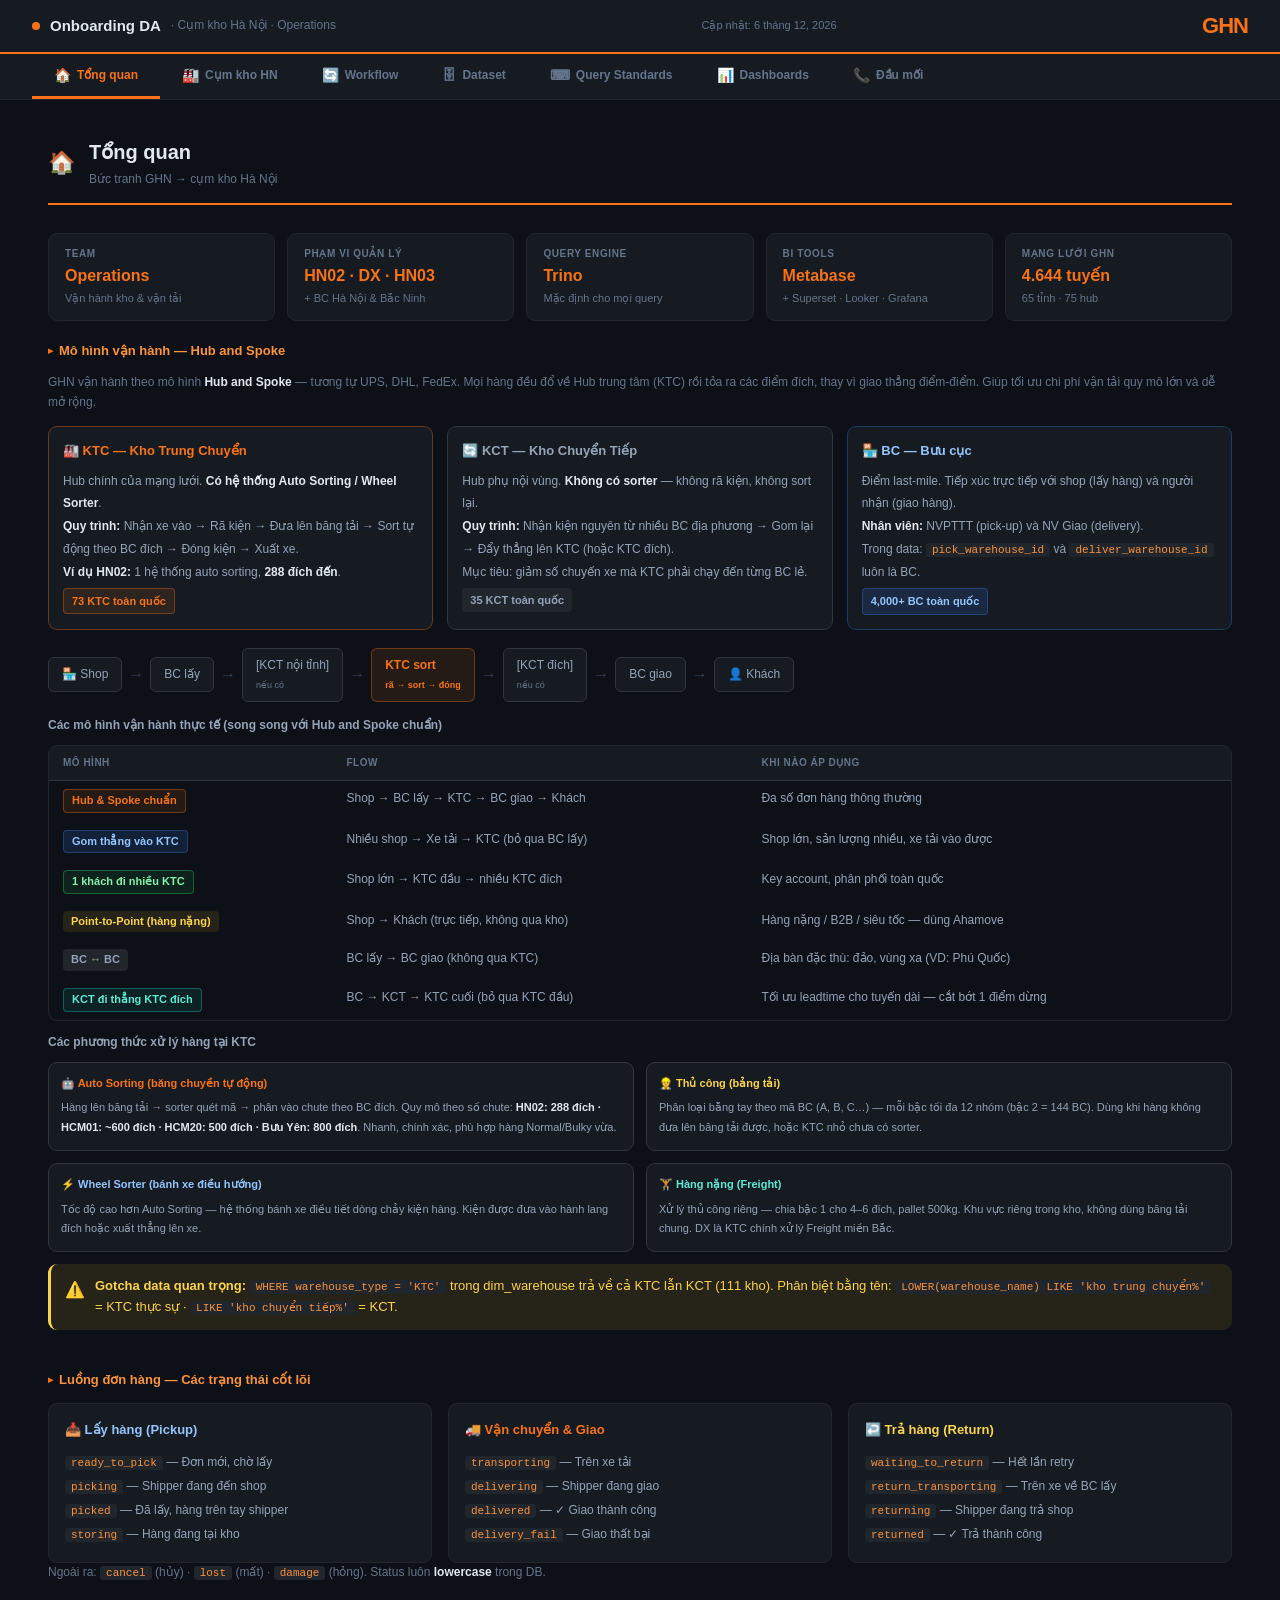
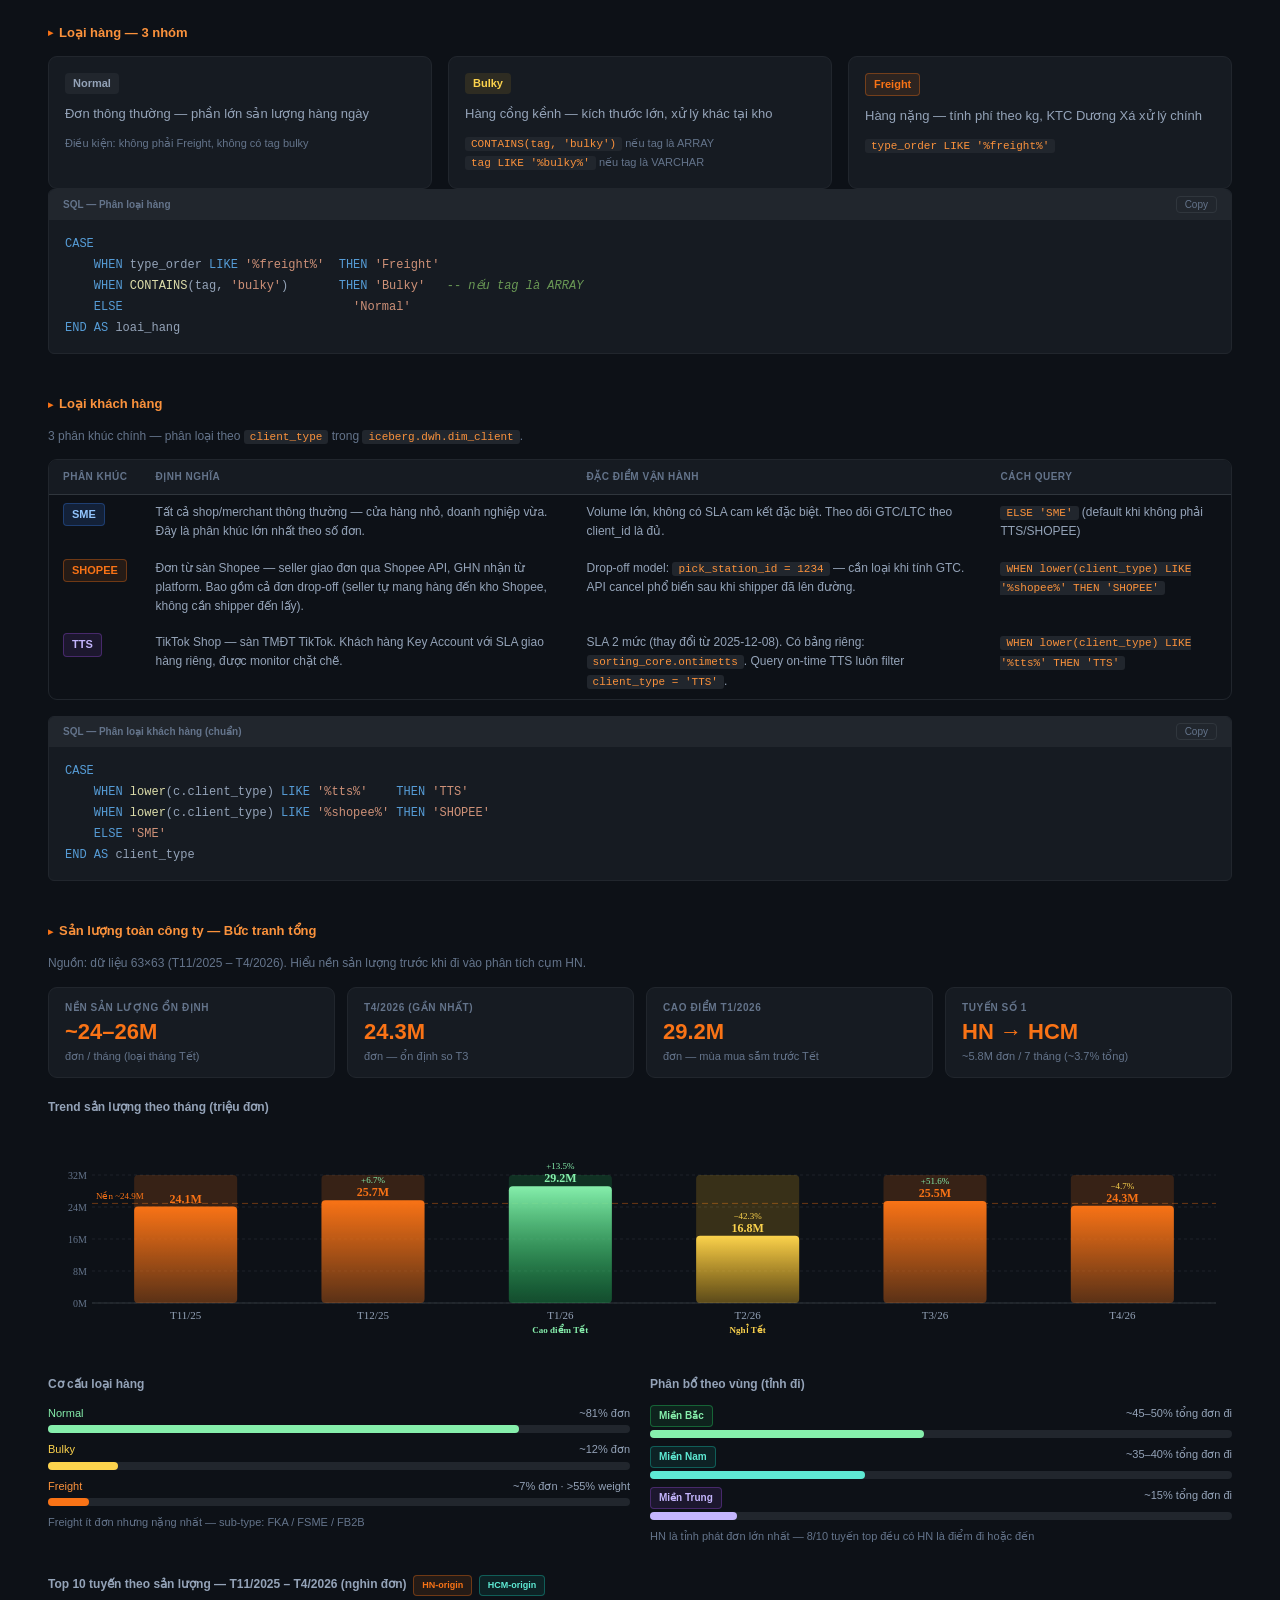
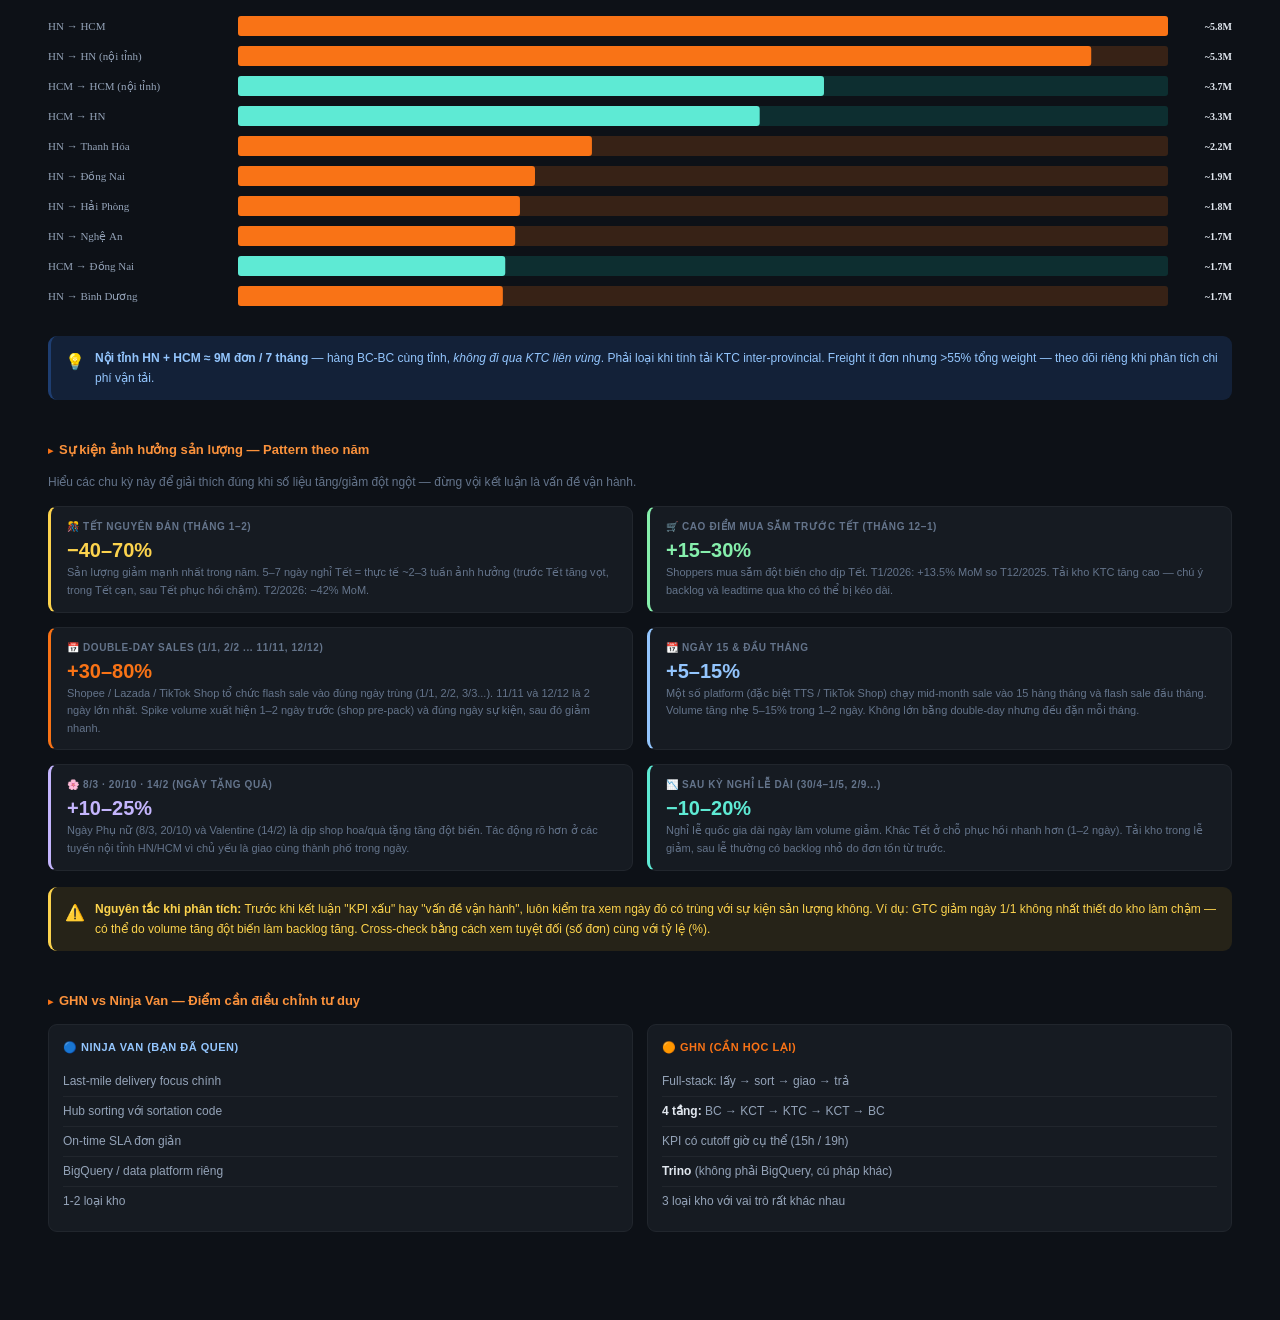
==== html/onboarding/index.html @ 0c096946 "Initial commit: Onboarding DA Hà Nội — HTML doc 7 tabs - Tab 1: Tổng quan GHN, sản lượng, biểu đồ xu" ====
<!DOCTYPE html>
<html lang="vi">
<head>
  <meta charset="UTF-8">
  <meta name="viewport" content="width=device-width, initial-scale=1.0">
  <title>Onboarding DA · Cụm kho Hà Nội · GHN</title>
  <link rel="stylesheet" href="style.css">
</head>
<body>

<nav class="navbar">
  <div class="navbar-brand">
    <span class="nav-dot"></span>
    Onboarding DA
    <span class="navbar-sub">· Cụm kho Hà Nội · Operations</span>
  </div>
  <div class="navbar-meta">Cập nhật: <span id="doc-date"></span></div>
  <div class="navbar-logo">GHN</div>
</nav>

<div class="tab-bar" id="tab-bar"></div>

<div class="tab-container">

<!-- ═══════════════════════════════════════════════════════
     TAB 1 — TỔNG QUAN
═══════════════════════════════════════════════════════ -->
<div id="tab-overview" class="tab-panel active">

  <div class="sec-hdr">
    <span class="sec-icon">🏠</span>
    <div><div class="sec-title">Tổng quan</div><div class="sec-sub">Bức tranh GHN → cụm kho Hà Nội</div></div>
  </div>

  <!-- Scope nhanh -->
  <div class="kpi-row">
    <div class="kpi-card"><div class="kpi-label">Team</div><div class="kpi-value" style="font-size:16px;line-height:1.3">Operations</div><div class="kpi-sub">Vận hành kho & vận tải</div></div>
    <div class="kpi-card"><div class="kpi-label">Phạm vi quản lý</div><div class="kpi-value" style="font-size:16px;line-height:1.3">HN02 · DX · HN03</div><div class="kpi-sub">+ BC Hà Nội & Bắc Ninh</div></div>
    <div class="kpi-card"><div class="kpi-label">Query engine</div><div class="kpi-value" style="font-size:16px;line-height:1.3">Trino</div><div class="kpi-sub">Mặc định cho mọi query</div></div>
    <div class="kpi-card"><div class="kpi-label">BI Tools</div><div class="kpi-value" style="font-size:16px;line-height:1.3">Metabase</div><div class="kpi-sub">+ Superset · Looker · Grafana</div></div>
    <div class="kpi-card"><div class="kpi-label">Mạng lưới GHN</div><div class="kpi-value" style="font-size:16px;line-height:1.3">4.644 tuyến</div><div class="kpi-sub">65 tỉnh · 75 hub</div></div>
  </div>

  <div class="sub">
    <div class="sub-title">Mô hình vận hành — Hub and Spoke</div>
    <p style="font-size:12px;color:var(--text-mute);margin-bottom:14px">GHN vận hành theo mô hình <strong>Hub and Spoke</strong> — tương tự UPS, DHL, FedEx. Mọi hàng đều đổ về Hub trung tâm (KTC) rồi tỏa ra các điểm đích, thay vì giao thẳng điểm-điểm. Giúp tối ưu chi phí vận tải quy mô lớn và dễ mở rộng.</p>

    <!-- 3 tầng kho -->
    <div class="grid-3" style="gap:14px;margin-bottom:18px">
      <div style="background:var(--surface);border:1px solid var(--orange-brd);border-radius:9px;padding:14px">
        <div style="font-size:13px;font-weight:700;color:var(--orange);margin-bottom:8px">🏭 KTC — Kho Trung Chuyển</div>
        <div style="font-size:12px;color:var(--text-sec);line-height:1.9">
          Hub chính của mạng lưới. <strong>Có hệ thống Auto Sorting / Wheel Sorter</strong>.<br>
          <strong>Quy trình:</strong> Nhận xe vào → Rã kiện → Đưa lên băng tải → Sort tự động theo BC đích → Đóng kiện → Xuất xe.<br>
          <strong>Ví dụ HN02:</strong> 1 hệ thống auto sorting, <strong>288 đích đến</strong>.<br>
          <span class="badge b-orange" style="margin-top:4px">73 KTC toàn quốc</span>
        </div>
      </div>
      <div style="background:var(--surface);border:1px solid var(--border);border-radius:9px;padding:14px">
        <div style="font-size:13px;font-weight:700;color:var(--text-sec);margin-bottom:8px">🔄 KCT — Kho Chuyển Tiếp</div>
        <div style="font-size:12px;color:var(--text-sec);line-height:1.9">
          Hub phụ nội vùng. <strong>Không có sorter</strong> — không rã kiện, không sort lại.<br>
          <strong>Quy trình:</strong> Nhận kiện nguyên từ nhiều BC địa phương → Gom lại → Đẩy thẳng lên KTC (hoặc KTC đích).<br>
          Mục tiêu: giảm số chuyến xe mà KTC phải chạy đến từng BC lẻ.<br>
          <span class="badge b-mute" style="margin-top:4px">35 KCT toàn quốc</span>
        </div>
      </div>
      <div style="background:var(--surface);border:1px solid var(--blue-brd);border-radius:9px;padding:14px">
        <div style="font-size:13px;font-weight:700;color:var(--blue-text);margin-bottom:8px">🏪 BC — Bưu cục</div>
        <div style="font-size:12px;color:var(--text-sec);line-height:1.9">
          Điểm last-mile. Tiếp xúc trực tiếp với shop (lấy hàng) và người nhận (giao hàng).<br>
          <strong>Nhân viên:</strong> NVPTTT (pick-up) và NV Giao (delivery).<br>
          Trong data: <code class="inline">pick_warehouse_id</code> và <code class="inline">deliver_warehouse_id</code> luôn là BC.<br>
          <span class="badge b-blue" style="margin-top:4px">4,000+ BC toàn quốc</span>
        </div>
      </div>
    </div>

    <!-- Flow chuẩn -->
    <div class="flow" style="margin-bottom:14px">
      <div class="flow-node">🏪 Shop</div><div class="flow-arrow">→</div>
      <div class="flow-node">BC lấy</div><div class="flow-arrow">→</div>
      <div class="flow-node">[KCT nội tỉnh]<br><span style="font-size:9px;color:var(--text-mute)">nếu có</span></div><div class="flow-arrow">→</div>
      <div class="flow-node hi">KTC sort<br><span style="font-size:9px">rã → sort → đóng</span></div><div class="flow-arrow">→</div>
      <div class="flow-node">[KCT đích]<br><span style="font-size:9px;color:var(--text-mute)">nếu có</span></div><div class="flow-arrow">→</div>
      <div class="flow-node">BC giao</div><div class="flow-arrow">→</div>
      <div class="flow-node">👤 Khách</div>
    </div>

    <!-- Các mô hình vận hành thực tế -->
    <div style="font-size:12px;font-weight:700;color:var(--text-sec);margin-bottom:10px">Các mô hình vận hành thực tế (song song với Hub and Spoke chuẩn)</div>
    <div class="tbl-wrap" style="margin-bottom:12px">
      <table>
        <thead><tr><th>Mô hình</th><th>Flow</th><th>Khi nào áp dụng</th></tr></thead>
        <tbody>
          <tr>
            <td><span class="badge b-orange">Hub &amp; Spoke chuẩn</span></td>
            <td>Shop → BC lấy → KTC → BC giao → Khách</td>
            <td>Đa số đơn hàng thông thường</td>
          </tr>
          <tr>
            <td><span class="badge b-blue">Gom thẳng vào KTC</span></td>
            <td>Nhiều shop → Xe tải → KTC (bỏ qua BC lấy)</td>
            <td>Shop lớn, sản lượng nhiều, xe tải vào được</td>
          </tr>
          <tr>
            <td><span class="badge b-green">1 khách đi nhiều KTC</span></td>
            <td>Shop lớn → KTC đầu → nhiều KTC đích</td>
            <td>Key account, phân phối toàn quốc</td>
          </tr>
          <tr>
            <td><span class="badge b-warn">Point-to-Point (hàng nặng)</span></td>
            <td>Shop → Khách (trực tiếp, không qua kho)</td>
            <td>Hàng nặng / B2B / siêu tốc — dùng Ahamove</td>
          </tr>
          <tr>
            <td><span class="badge b-mute">BC ↔ BC</span></td>
            <td>BC lấy → BC giao (không qua KTC)</td>
            <td>Địa bàn đặc thù: đảo, vùng xa (VD: Phú Quốc)</td>
          </tr>
          <tr>
            <td><span class="badge b-teal">KCT đi thẳng KTC đích</span></td>
            <td>BC → KCT → KTC cuối (bỏ qua KTC đầu)</td>
            <td>Tối ưu leadtime cho tuyến dài — cắt bớt 1 điểm dừng</td>
          </tr>
        </tbody>
      </table>
    </div>

    <!-- Hệ thống sort -->
    <div style="font-size:12px;font-weight:700;color:var(--text-sec);margin-bottom:10px">Các phương thức xử lý hàng tại KTC</div>
    <div class="grid-2" style="gap:12px;margin-bottom:12px">
      <div style="background:var(--surface);border:1px solid var(--border);border-radius:9px;padding:12px">
        <div style="font-size:11px;font-weight:700;color:var(--orange);margin-bottom:6px">🤖 Auto Sorting (băng chuyền tự động)</div>
        <div style="font-size:11px;color:var(--text-sec);line-height:1.8">Hàng lên băng tải → sorter quét mã → phân vào chute theo BC đích. Quy mô theo số chute: <strong>HN02: 288 đích · HCM01: ~600 đích · HCM20: 500 đích · Bưu Yên: 800 đích</strong>. Nhanh, chính xác, phù hợp hàng Normal/Bulky vừa.</div>
      </div>
      <div style="background:var(--surface);border:1px solid var(--border);border-radius:9px;padding:12px">
        <div style="font-size:11px;font-weight:700;color:var(--warn-text);margin-bottom:6px">👷 Thủ công (bảng tải)</div>
        <div style="font-size:11px;color:var(--text-sec);line-height:1.8">Phân loại bằng tay theo mã BC (A, B, C…) — mỗi bậc tối đa 12 nhóm (bậc 2 = 144 BC). Dùng khi hàng không đưa lên băng tải được, hoặc KTC nhỏ chưa có sorter.</div>
      </div>
      <div style="background:var(--surface);border:1px solid var(--border);border-radius:9px;padding:12px">
        <div style="font-size:11px;font-weight:700;color:var(--blue-text);margin-bottom:6px">⚡ Wheel Sorter (bánh xe điều hướng)</div>
        <div style="font-size:11px;color:var(--text-sec);line-height:1.8">Tốc độ cao hơn Auto Sorting — hệ thống bánh xe điều tiết dòng chảy kiện hàng. Kiện được đưa vào hành lang đích hoặc xuất thẳng lên xe.</div>
      </div>
      <div style="background:var(--surface);border:1px solid var(--border);border-radius:9px;padding:12px">
        <div style="font-size:11px;font-weight:700;color:var(--teal-text);margin-bottom:6px">🏋️ Hàng nặng (Freight)</div>
        <div style="font-size:11px;color:var(--text-sec);line-height:1.8">Xử lý thủ công riêng — chia bậc 1 cho 4–6 đích, pallet 500kg. Khu vực riêng trong kho, không dùng băng tải chung. DX là KTC chính xử lý Freight miền Bắc.</div>
      </div>
    </div>

    <div class="callout warn">
      <span class="callout-icon">⚠️</span>
      <div><strong>Gotcha data quan trọng:</strong> <code class="inline">WHERE warehouse_type = 'KTC'</code> trong dim_warehouse trả về cả KTC lẫn KCT (111 kho). Phân biệt bằng tên: <code class="inline">LOWER(warehouse_name) LIKE 'kho trung chuyển%'</code> = KTC thực sự · <code class="inline">LIKE 'kho chuyển tiếp%'</code> = KCT.</div>
    </div>
  </div>

  <div class="sub">
    <div class="sub-title">Luồng đơn hàng — Các trạng thái cốt lõi</div>
    <div class="grid-3">
      <div class="card">
        <div class="card-title" style="color:var(--blue-text)">📥 Lấy hàng (Pickup)</div>
        <div style="font-size:12px;color:var(--text-sec);line-height:2">
          <code class="inline">ready_to_pick</code> — Đơn mới, chờ lấy<br>
          <code class="inline">picking</code> — Shipper đang đến shop<br>
          <code class="inline">picked</code> — Đã lấy, hàng trên tay shipper<br>
          <code class="inline">storing</code> — Hàng đang tại kho
        </div>
      </div>
      <div class="card">
        <div class="card-title" style="color:var(--orange)">🚚 Vận chuyển & Giao</div>
        <div style="font-size:12px;color:var(--text-sec);line-height:2">
          <code class="inline">transporting</code> — Trên xe tải<br>
          <code class="inline">delivering</code> — Shipper đang giao<br>
          <code class="inline">delivered</code> — ✓ Giao thành công<br>
          <code class="inline">delivery_fail</code> — Giao thất bại
        </div>
      </div>
      <div class="card">
        <div class="card-title" style="color:var(--warn-text)">↩️ Trả hàng (Return)</div>
        <div style="font-size:12px;color:var(--text-sec);line-height:2">
          <code class="inline">waiting_to_return</code> — Hết lần retry<br>
          <code class="inline">return_transporting</code> — Trên xe về BC lấy<br>
          <code class="inline">returning</code> — Shipper đang trả shop<br>
          <code class="inline">returned</code> — ✓ Trả thành công
        </div>
      </div>
    </div>
    <p style="font-size:12px;color:var(--text-mute)">Ngoài ra: <code class="inline">cancel</code> (hủy) · <code class="inline">lost</code> (mất) · <code class="inline">damage</code> (hỏng). Status luôn <strong>lowercase</strong> trong DB.</p>
  </div>

  <div class="sub">
    <div class="sub-title">Loại hàng — 3 nhóm</div>
    <div class="grid-3">
      <div class="card">
        <div class="card-title"><span class="badge b-mute">Normal</span></div>
        <p>Đơn thông thường — phần lớn sản lượng hàng ngày</p>
        <div style="font-size:11px;color:var(--text-mute)">Điều kiện: không phải Freight, không có tag bulky</div>
      </div>
      <div class="card">
        <div class="card-title"><span class="badge b-warn">Bulky</span></div>
        <p>Hàng cồng kềnh — kích thước lớn, xử lý khác tại kho</p>
        <div style="font-size:11px;color:var(--text-mute)"><code class="inline">CONTAINS(tag, 'bulky')</code> nếu tag là ARRAY<br><code class="inline">tag LIKE '%bulky%'</code> nếu tag là VARCHAR</div>
      </div>
      <div class="card">
        <div class="card-title"><span class="badge b-orange">Freight</span></div>
        <p>Hàng nặng — tính phí theo kg, KTC Dương Xá xử lý chính</p>
        <div style="font-size:11px;color:var(--text-mute)"><code class="inline">type_order LIKE '%freight%'</code></div>
      </div>
    </div>
    <div class="code-block">
      <div class="code-hdr"><span>SQL — Phân loại hàng</span><button class="copy-btn">Copy</button></div>
      <pre><span class="kw">CASE</span>
    <span class="kw">WHEN</span> type_order <span class="kw">LIKE</span> <span class="str">'%freight%'</span>  <span class="kw">THEN</span> <span class="str">'Freight'</span>
    <span class="kw">WHEN</span> <span class="fn">CONTAINS</span>(tag, <span class="str">'bulky'</span>)       <span class="kw">THEN</span> <span class="str">'Bulky'</span>   <span class="cmt">-- nếu tag là ARRAY</span>
    <span class="kw">ELSE</span>                                <span class="str">'Normal'</span>
<span class="kw">END AS</span> loai_hang</pre>
    </div>
  </div>

  <div class="sub">
    <div class="sub-title">Loại khách hàng</div>
    <p style="font-size:12px;color:var(--text-mute);margin-bottom:12px">3 phân khúc chính — phân loại theo <code class="inline">client_type</code> trong <code class="inline">iceberg.dwh.dim_client</code>.</p>
    <div class="tbl-wrap">
      <table>
        <thead><tr><th>Phân khúc</th><th>Định nghĩa</th><th>Đặc điểm vận hành</th><th>Cách query</th></tr></thead>
        <tbody>
          <tr>
            <td><span class="badge b-blue">SME</span></td>
            <td>Tất cả shop/merchant thông thường — cửa hàng nhỏ, doanh nghiệp vừa. Đây là phân khúc lớn nhất theo số đơn.</td>
            <td>Volume lớn, không có SLA cam kết đặc biệt. Theo dõi GTC/LTC theo client_id là đủ.</td>
            <td><code class="inline">ELSE 'SME'</code> (default khi không phải TTS/SHOPEE)</td>
          </tr>
          <tr>
            <td><span class="badge b-orange">SHOPEE</span></td>
            <td>Đơn từ sàn Shopee — seller giao đơn qua Shopee API, GHN nhận từ platform. Bao gồm cả đơn drop-off (seller tự mang hàng đến kho Shopee, không cần shipper đến lấy).</td>
            <td>Drop-off model: <code class="inline">pick_station_id = 1234</code> — cần loại khi tính GTC. API cancel phổ biến sau khi shipper đã lên đường.</td>
            <td><code class="inline">WHEN lower(client_type) LIKE '%shopee%' THEN 'SHOPEE'</code></td>
          </tr>
          <tr>
            <td><span class="badge b-purple">TTS</span></td>
            <td>TikTok Shop — sàn TMĐT TikTok. Khách hàng Key Account với SLA giao hàng riêng, được monitor chặt chẽ.</td>
            <td>SLA 2 mức (thay đổi từ 2025-12-08). Có bảng riêng: <code class="inline">sorting_core.ontimetts</code>. Query on-time TTS luôn filter <code class="inline">client_type = 'TTS'</code>.</td>
            <td><code class="inline">WHEN lower(client_type) LIKE '%tts%' THEN 'TTS'</code></td>
          </tr>
        </tbody>
      </table>
    </div>
    <div class="code-block" style="margin-top:12px">
      <div class="code-hdr"><span>SQL — Phân loại khách hàng (chuẩn)</span><button class="copy-btn">Copy</button></div>
      <pre><span class="kw">CASE</span>
    <span class="kw">WHEN</span> <span class="fn">lower</span>(c.client_type) <span class="kw">LIKE</span> <span class="str">'%tts%'</span>    <span class="kw">THEN</span> <span class="str">'TTS'</span>
    <span class="kw">WHEN</span> <span class="fn">lower</span>(c.client_type) <span class="kw">LIKE</span> <span class="str">'%shopee%'</span> <span class="kw">THEN</span> <span class="str">'SHOPEE'</span>
    <span class="kw">ELSE</span> <span class="str">'SME'</span>
<span class="kw">END</span> <span class="kw">AS</span> client_type</pre>
    </div>
  </div>

  <div class="sub">
    <div class="sub-title">Sản lượng toàn công ty — Bức tranh tổng</div>
    <p style="font-size:12px;color:var(--text-mute);margin-bottom:14px">Nguồn: dữ liệu 63×63 (T11/2025 – T4/2026). Hiểu nền sản lượng trước khi đi vào phân tích cụm HN.</p>

    <!-- KPI cards -->
    <div class="kpi-row" style="margin-bottom:20px">
      <div class="kpi-card"><div class="kpi-label">Nền sản lượng ổn định</div><div class="kpi-value">~24–26M</div><div class="kpi-sub">đơn / tháng (loại tháng Tết)</div></div>
      <div class="kpi-card"><div class="kpi-label">T4/2026 (gần nhất)</div><div class="kpi-value">24.3M</div><div class="kpi-sub">đơn — ổn định so T3</div></div>
      <div class="kpi-card"><div class="kpi-label">Cao điểm T1/2026</div><div class="kpi-value">29.2M</div><div class="kpi-sub">đơn — mùa mua sắm trước Tết</div></div>
      <div class="kpi-card"><div class="kpi-label">Tuyến số 1</div><div class="kpi-value">HN → HCM</div><div class="kpi-sub">~5.8M đơn / 7 tháng (~3.7% tổng)</div></div>
    </div>

    <!-- Chart 1: Monthly trend -->
    <div style="margin-bottom:28px">
      <div style="font-size:12px;font-weight:700;color:var(--text-sec);margin-bottom:10px">Trend sản lượng theo tháng (triệu đơn)</div>
      <canvas id="chart-monthly-trend" data-h="220" style="width:100%;display:block"></canvas>
    </div>

    <!-- Service mix — inline bars (CSS only) -->
    <div class="grid-2" style="gap:20px;margin-bottom:20px">
      <div>
        <div style="font-size:12px;font-weight:700;color:var(--text-sec);margin-bottom:10px">Cơ cấu loại hàng</div>
        <div style="display:flex;flex-direction:column;gap:8px">
          <div>
            <div style="display:flex;justify-content:space-between;margin-bottom:3px">
              <span style="font-size:11px;color:var(--green-text)">Normal</span>
              <span style="font-size:11px;color:var(--text-sec)">~81% đơn</span>
            </div>
            <div style="background:var(--elevated);border-radius:4px;height:8px">
              <div style="width:81%;background:#86efac;border-radius:4px;height:8px"></div>
            </div>
          </div>
          <div>
            <div style="display:flex;justify-content:space-between;margin-bottom:3px">
              <span style="font-size:11px;color:var(--warn-text)">Bulky</span>
              <span style="font-size:11px;color:var(--text-sec)">~12% đơn</span>
            </div>
            <div style="background:var(--elevated);border-radius:4px;height:8px">
              <div style="width:12%;background:#fcd34d;border-radius:4px;height:8px"></div>
            </div>
          </div>
          <div>
            <div style="display:flex;justify-content:space-between;margin-bottom:3px">
              <span style="font-size:11px;color:var(--orange-lt)">Freight</span>
              <span style="font-size:11px;color:var(--text-sec)">~7% đơn · &gt;55% weight</span>
            </div>
            <div style="background:var(--elevated);border-radius:4px;height:8px">
              <div style="width:7%;background:#f97316;border-radius:4px;height:8px"></div>
            </div>
          </div>
        </div>
        <p style="font-size:11px;color:var(--text-mute);margin-top:8px">Freight ít đơn nhưng nặng nhất — sub-type: FKA / FSME / FB2B</p>
      </div>

      <div>
        <div style="font-size:12px;font-weight:700;color:var(--text-sec);margin-bottom:10px">Phân bổ theo vùng (tỉnh đi)</div>
        <div style="display:flex;flex-direction:column;gap:8px">
          <div>
            <div style="display:flex;justify-content:space-between;margin-bottom:3px">
              <span class="badge b-green" style="font-size:10px">Miền Bắc</span>
              <span style="font-size:11px;color:var(--text-sec)">~45–50% tổng đơn đi</span>
            </div>
            <div style="background:var(--elevated);border-radius:4px;height:8px">
              <div style="width:47%;background:#86efac;border-radius:4px;height:8px"></div>
            </div>
          </div>
          <div>
            <div style="display:flex;justify-content:space-between;margin-bottom:3px">
              <span class="badge b-teal" style="font-size:10px">Miền Nam</span>
              <span style="font-size:11px;color:var(--text-sec)">~35–40% tổng đơn đi</span>
            </div>
            <div style="background:var(--elevated);border-radius:4px;height:8px">
              <div style="width:37%;background:#5eead4;border-radius:4px;height:8px"></div>
            </div>
          </div>
          <div>
            <div style="display:flex;justify-content:space-between;margin-bottom:3px">
              <span class="badge b-purple" style="font-size:10px">Miền Trung</span>
              <span style="font-size:11px;color:var(--text-sec)">~15% tổng đơn đi</span>
            </div>
            <div style="background:var(--elevated);border-radius:4px;height:8px">
              <div style="width:15%;background:#c4b5fd;border-radius:4px;height:8px"></div>
            </div>
          </div>
        </div>
        <p style="font-size:11px;color:var(--text-mute);margin-top:8px">HN là tỉnh phát đơn lớn nhất — 8/10 tuyến top đều có HN là điểm đi hoặc đến</p>
      </div>
    </div>

    <!-- Chart 2: Top routes -->
    <div style="margin-bottom:20px">
      <div style="font-size:12px;font-weight:700;color:var(--text-sec);margin-bottom:10px">
        Top 10 tuyến theo sản lượng — T11/2025 – T4/2026 (nghìn đơn)
        &nbsp;<span class="badge b-orange" style="font-size:9px;vertical-align:middle">HN-origin</span>
        &nbsp;<span class="badge b-teal" style="font-size:9px;vertical-align:middle">HCM-origin</span>
      </div>
      <canvas id="chart-top-routes" data-h="310" style="width:100%;display:block"></canvas>
    </div>

    <div class="callout info" style="margin-bottom:0">
      <span class="callout-icon">💡</span>
      <div style="font-size:12px;line-height:1.7">
        <strong>Nội tỉnh HN + HCM ≈ 9M đơn / 7 tháng</strong> — hàng BC-BC cùng tỉnh, <em>không đi qua KTC liên vùng</em>. Phải loại khi tính tải KTC inter-provincial. Freight ít đơn nhưng &gt;55% tổng weight — theo dõi riêng khi phân tích chi phí vận tải.
      </div>
    </div>
  </div>

  <!-- Events & seasonal patterns -->
  <div class="sub">
    <div class="sub-title">Sự kiện ảnh hưởng sản lượng — Pattern theo năm</div>
    <p style="font-size:12px;color:var(--text-mute);margin-bottom:14px">Hiểu các chu kỳ này để giải thích đúng khi số liệu tăng/giảm đột ngột — đừng vội kết luận là vấn đề vận hành.</p>

    <div class="grid-2" style="gap:14px;margin-bottom:16px">

      <div class="kpi-card" style="border-left:3px solid #fcd34d">
        <div class="kpi-label">🎊 Tết Nguyên Đán (tháng 1–2)</div>
        <div class="kpi-value" style="color:#fcd34d;font-size:20px">−40–70%</div>
        <div class="kpi-sub">Sản lượng giảm mạnh nhất trong năm. 5–7 ngày nghỉ Tết = thực tế ~2–3 tuần ảnh hưởng (trước Tết tăng vọt, trong Tết cạn, sau Tết phục hồi chậm). T2/2026: −42% MoM.</div>
      </div>

      <div class="kpi-card" style="border-left:3px solid #86efac">
        <div class="kpi-label">🛒 Cao điểm mua sắm trước Tết (tháng 12–1)</div>
        <div class="kpi-value" style="color:#86efac;font-size:20px">+15–30%</div>
        <div class="kpi-sub">Shoppers mua sắm đột biến cho dịp Tết. T1/2026: +13.5% MoM so T12/2025. Tải kho KTC tăng cao — chú ý backlog và leadtime qua kho có thể bị kéo dài.</div>
      </div>

      <div class="kpi-card" style="border-left:3px solid #f97316">
        <div class="kpi-label">📅 Double-day sales (1/1, 2/2 ... 11/11, 12/12)</div>
        <div class="kpi-value" style="color:#f97316;font-size:20px">+30–80%</div>
        <div class="kpi-sub">Shopee / Lazada / TikTok Shop tổ chức flash sale vào đúng ngày trùng (1/1, 2/2, 3/3...). 11/11 và 12/12 là 2 ngày lớn nhất. Spike volume xuất hiện 1–2 ngày trước (shop pre-pack) và đúng ngày sự kiện, sau đó giảm nhanh.</div>
      </div>

      <div class="kpi-card" style="border-left:3px solid #93c5fd">
        <div class="kpi-label">📆 Ngày 15 & đầu tháng</div>
        <div class="kpi-value" style="color:#93c5fd;font-size:20px">+5–15%</div>
        <div class="kpi-sub">Một số platform (đặc biệt TTS / TikTok Shop) chạy mid-month sale vào 15 hàng tháng và flash sale đầu tháng. Volume tăng nhẹ 5–15% trong 1–2 ngày. Không lớn bằng double-day nhưng đều đặn mỗi tháng.</div>
      </div>

      <div class="kpi-card" style="border-left:3px solid #c4b5fd">
        <div class="kpi-label">🌸 8/3 · 20/10 · 14/2 (ngày tặng quà)</div>
        <div class="kpi-value" style="color:#c4b5fd;font-size:20px">+10–25%</div>
        <div class="kpi-sub">Ngày Phụ nữ (8/3, 20/10) và Valentine (14/2) là dịp shop hoa/quà tặng tăng đột biến. Tác động rõ hơn ở các tuyến nội tỉnh HN/HCM vì chủ yếu là giao cùng thành phố trong ngày.</div>
      </div>

      <div class="kpi-card" style="border-left:3px solid #5eead4">
        <div class="kpi-label">📉 Sau kỳ nghỉ lễ dài (30/4–1/5, 2/9...)</div>
        <div class="kpi-value" style="color:#5eead4;font-size:20px">−10–20%</div>
        <div class="kpi-sub">Nghỉ lễ quốc gia dài ngày làm volume giảm. Khác Tết ở chỗ phục hồi nhanh hơn (1–2 ngày). Tải kho trong lễ giảm, sau lễ thường có backlog nhỏ do đơn tồn từ trước.</div>
      </div>

    </div>

    <div class="callout warn">
      <span class="callout-icon">⚠️</span>
      <div style="font-size:12px;line-height:1.7">
        <strong>Nguyên tắc khi phân tích:</strong> Trước khi kết luận "KPI xấu" hay "vấn đề vận hành", luôn kiểm tra xem ngày đó có trùng với sự kiện sản lượng không. Ví dụ: GTC giảm ngày 1/1 không nhất thiết do kho làm chậm — có thể do volume tăng đột biến làm backlog tăng. Cross-check bằng cách xem tuyệt đối (số đơn) cùng với tỷ lệ (%).
      </div>
    </div>
  </div>

  <div class="sub">
    <div class="sub-title">GHN vs Ninja Van — Điểm cần điều chỉnh tư duy</div>
    <div class="compare">
      <div class="compare-col nv">
        <div class="compare-hdr">🔵 Ninja Van (bạn đã quen)</div>
        <div class="compare-item">Last-mile delivery focus chính</div>
        <div class="compare-item">Hub sorting với sortation code</div>
        <div class="compare-item">On-time SLA đơn giản</div>
        <div class="compare-item">BigQuery / data platform riêng</div>
        <div class="compare-item">1-2 loại kho</div>
      </div>
      <div class="compare-col ghn">
        <div class="compare-hdr">🟠 GHN (cần học lại)</div>
        <div class="compare-item">Full-stack: lấy → sort → giao → trả</div>
        <div class="compare-item"><strong>4 tầng:</strong> BC → KCT → KTC → KCT → BC</div>
        <div class="compare-item">KPI có cutoff giờ cụ thể (15h / 19h)</div>
        <div class="compare-item"><strong>Trino</strong> (không phải BigQuery, cú pháp khác)</div>
        <div class="compare-item">3 loại kho với vai trò rất khác nhau</div>
      </div>
    </div>
  </div>

</div><!-- /tab-overview -->

<!-- ═══════════════════════════════════════════════════════
     TAB 2 — CỤM KHO HÀ NỘI
═══════════════════════════════════════════════════════ -->
<div id="tab-hanoi" class="tab-panel">

  <div class="sec-hdr">
    <span class="sec-icon">🏭</span>
    <div><div class="sec-title">Cụm kho Hà Nội</div><div class="sec-sub">HN02 · Dương Xá · HN03 · BC Hà Nội & Bắc Ninh</div></div>
  </div>

  <div class="sub">
    <div class="sub-title">3 KTC trực tiếp quản lý</div>
    <div class="grid-3">
      <!-- HN02 -->
      <div class="hub-card" style="border-color:var(--orange-brd)">
        <div class="hub-card-head">
          <div class="hub-alias">HN02</div>
          <div>
            <div class="hub-name">KTC Hà Nội 02</div>
            <div class="hub-id">warehouse_id: <code class="inline">1121</code> · Region: HNO</div>
          </div>
        </div>
        <div class="tbl-wrap" style="margin:0">
          <table>
            <tr><td style="color:var(--text-mute);font-size:11px;width:110px">Sort prefix</td><td><code>A</code> (bao gồm A, A1...)</td></tr>
            <tr><td style="color:var(--text-mute);font-size:11px">Loại hàng</td><td>Hàng <strong>NHỎ</strong> chính — 652 tuyến</td></tr>
            <tr><td style="color:var(--text-mute);font-size:11px">Vị trí</td><td>Hà Nội nội thành</td></tr>
          </table>
        </div>
        <div class="callout warn" style="margin:0">
          <span class="callout-icon">⚠️</span>
          <div style="font-size:11px"><strong>Prefix C tại HN02 = hàng FORWARD</strong> sang KTC HY01, không sort tại HN02. Đây là lỗi phổ biến nhất khi tính sản lượng sort.</div>
        </div>
      </div>
      <!-- Dương Xá -->
      <div class="hub-card" style="border-color:var(--teal-brd)">
        <div class="hub-card-head">
          <div class="hub-alias" style="color:var(--teal-text)">DX</div>
          <div>
            <div class="hub-name">KTC Dương Xá</div>
            <div class="hub-id">warehouse_id: <code class="inline">21513000</code> · Region: SC North</div>
          </div>
        </div>
        <div class="tbl-wrap" style="margin:0">
          <table>
            <tr><td style="color:var(--text-mute);font-size:11px;width:110px">Loại hàng</td><td>Hàng <strong>CK</strong> (Cồng Kềnh) & hàng <strong>nặng</strong> — chuyên biệt</td></tr>
            <tr><td style="color:var(--text-mute);font-size:11px">Sorting</td><td><strong>Không có CBS/băng chuyền</strong> — xếp/dỡ thủ công theo tuyến</td></tr>
            <tr><td style="color:var(--text-mute);font-size:11px">Vị trí</td><td>Dương Xá, Gia Lâm, Hà Nội</td></tr>
          </table>
        </div>
        <div class="callout info" style="margin:0">
          <span class="callout-icon">💡</span>
          <div style="font-size:11px"><strong>DX không phải KCT (kho chuyển tiếp)</strong> — là KTC chuyên biệt hàng CK/nặng. Không có băng chuyền sort. Hàng được xếp/dỡ và phân loại thủ công theo tuyến.</div>
        </div>
      </div>
      <!-- HN03 -->
      <div class="hub-card" style="border-color:var(--purple-brd)">
        <div class="hub-card-head">
          <div class="hub-alias" style="color:var(--purple-text)">HN03</div>
          <div>
            <div class="hub-name">KTC Hà Nội 03</div>
            <div class="hub-id">warehouse_id: <code class="inline">22487000</code> · Region: HNO</div>
          </div>
        </div>
        <div class="tbl-wrap" style="margin:0">
          <table>
            <tr><td style="color:var(--text-mute);font-size:11px;width:110px">Sort prefix</td><td><span class="badge b-warn">Cần xác nhận với Ops</span></td></tr>
            <tr><td style="color:var(--text-mute);font-size:11px">Loại hàng</td><td>Cần verify với Ops</td></tr>
            <tr><td style="color:var(--text-mute);font-size:11px">Vị trí</td><td><strong>Đối diện KTC HN02</strong> — cùng KCN Đài Tư, Hà Nội</td></tr>
          </table>
        </div>
        <div class="callout warn" style="margin:0">
          <span class="callout-icon">⚠️</span>
          <div style="font-size:11px">Xác nhận sort prefix và loại hàng của HN03 với team Ops trước khi dùng trong báo cáo.</div>
        </div>
      </div>
    </div>
  </div>

  <div class="sub">
    <div class="sub-title">Phân biệt Hàng Sort vs Hàng Forward — quan trọng nhất</div>
    <p>Logic cốt lõi khi tính throughput KTC. <strong>Hàng sort</strong> = KTC xử lý, phân loại thực sự. <strong>Hàng forward</strong> = chỉ transit qua, không sort tại đây.</p>
    <div class="code-block">
      <div class="code-hdr"><span>SQL — dieu_kien_nhom (cụm HN)</span><button class="copy-btn">Copy</button></div>
      <pre><span class="kw">CASE</span>
    <span class="cmt">-- Dương Xá: hàng CK/nặng — không qua băng chuyền, không check prefix</span>
    <span class="kw">WHEN</span> warehouse_id = <span class="num">21513000</span>
        <span class="kw">THEN</span> <span class="str">'Hàng sort'</span>  <span class="cmt">-- tính sản lượng sort (dù không có CBS)</span>
    <span class="cmt">-- HN02: chỉ prefix A sort tại đây (prefix C đã forward sang HY01)</span>
    <span class="kw">WHEN</span> warehouse_id = <span class="num">1121</span>
        <span class="kw">AND</span> <span class="fn">REGEXP_EXTRACT</span>(route_code, <span class="str">'^([A-Z]+)'</span>) = <span class="str">'A'</span>
        <span class="kw">THEN</span> <span class="str">'Hàng sort'</span>
    <span class="cmt">-- HN03: xác nhận thêm prefix với Ops trước khi dùng</span>
    <span class="kw">WHEN</span> warehouse_id = <span class="num">22487000</span>
        <span class="kw">AND</span> <span class="fn">REGEXP_EXTRACT</span>(route_code, <span class="str">'^([A-Z]+)'</span>) <span class="kw">IN</span> (<span class="str">'??'</span>) <span class="cmt">-- TODO: xác nhận prefix</span>
        <span class="kw">THEN</span> <span class="str">'Hàng sort'</span>
    <span class="kw">ELSE</span> <span class="str">'Hàng forward'</span>
<span class="kw">END AS</span> dieu_kien_nhom</pre>
    </div>
  </div>

  <div class="sub">
    <div class="sub-title">Sort Manual vs AutoSorting</div>
    <div class="code-block">
      <div class="code-hdr"><span>SQL — Phân loại sort</span><button class="copy-btn">Copy</button></div>
      <pre><span class="kw">CASE</span>
    <span class="kw">WHEN</span> user_id <span class="kw">LIKE</span> <span class="str">'%AUTOSORT%'</span> <span class="kw">OR</span> user_id <span class="kw">LIKE</span> <span class="str">'%WCS%'</span>
    <span class="kw">THEN</span> <span class="str">'AutoSorting'</span>   <span class="cmt">-- WCS = Warehouse Control System (băng chuyền)</span>
    <span class="kw">ELSE</span> <span class="str">'Manual'</span>
<span class="kw">END AS</span> loai_sort</pre>
    </div>
  </div>

  <div class="sub">
    <div class="sub-title">Leadtime qua kho — 5 mốc thời gian</div>
    <div class="flow" style="flex-wrap:wrap;gap:4px">
      <div class="flow-node" style="border-color:var(--teal-brd);color:var(--teal-text)">🚛 check-in<br><small>Xe vào cổng</small></div>
      <div style="display:flex;flex-direction:column;align-items:center;justify-content:center;gap:1px"><div class="flow-arrow" style="margin:0">→</div><small style="font-size:9px;color:var(--teal-text)">Chờ nhập</small></div>
      <div class="flow-node hi">📥 receive_time<br><small>Scan kiện đầu tiên</small></div>
      <div style="display:flex;flex-direction:column;align-items:center;justify-content:center;gap:1px"><div class="flow-arrow" style="margin:0">→</div><small style="font-size:9px;color:var(--orange)">Chờ rã</small></div>
      <div class="flow-node">🔓 unpack_time<br><small>Rã kiện</small></div>
      <div style="display:flex;flex-direction:column;align-items:center;justify-content:center;gap:1px"><div class="flow-arrow" style="margin:0">→</div><small style="font-size:9px;color:var(--warn-text)">Chờ sort</small></div>
      <div class="flow-node">📦 pack_time<br><small>Đóng kiện</small></div>
      <div style="display:flex;flex-direction:column;align-items:center;justify-content:center;gap:1px"><div class="flow-arrow" style="margin:0">→</div><small style="font-size:9px;color:var(--blue-text)">Chờ xuất</small></div>
      <div class="flow-node hi">📤 export_time<br><small>Xe xuất kho</small></div>
    </div>
    <div class="tbl-wrap">
      <table>
        <thead><tr><th>Giai đoạn</th><th>Công thức</th><th>Bảng nguồn</th><th>Cột partition</th></tr></thead>
        <tbody>
          <tr><td>Chờ rã kiện</td><td><code>DATE_DIFF('minute', receive_time, unpack_time)</code></td><td><code>sorting_core.cho_ra</code></td><td><code>ngay_ra</code></td></tr>
          <tr><td>Chờ đóng kiện</td><td><code>DATE_DIFF('minute', unpack_time, pack_time)</code></td><td><code>sorting_core.cho_dong</code></td><td><code>ngay_pack</code></td></tr>
          <tr><td>Chờ xuất kho</td><td><code>DATE_DIFF('minute', pack_time, export_time)</code></td><td><code>sorting_core.cho_xuat_new</code></td><td><code>ngay_xuat</code></td></tr>
          <tr><td><strong>Tổng qua kho</strong></td><td><code>DATE_DIFF('minute', receive_time, export_time)</code></td><td><code>sorting_core.qua_kho</code></td><td>—</td></tr>
        </tbody>
      </table>
    </div>
  </div>

  <div class="sub">
    <div class="sub-title">ngay_theo_ca — Ngày theo ca (không phải ngày thực)</div>
    <div class="callout warn">
      <span class="callout-icon">⚠️</span>
      <div>Hàng xử lý từ <strong>0:00–6:00 sáng</strong> được tính vào <strong>ngày hôm trước</strong> (ca đêm hôm trước). Dùng <code class="inline">DATE(action_time)</code> thẳng sẽ bị lệch ngày cho ca đêm. Cột <code class="inline">ngay_theo_ca</code> trong truck_north là <strong>VARCHAR</strong> — không dùng date_format(), dùng <code class="inline">SUBSTR(col, 1, 7)</code> để lấy tháng.</div>
    </div>
    <div class="code-block">
      <div class="code-hdr"><span>SQL — ngay_theo_ca</span><button class="copy-btn">Copy</button></div>
      <pre><span class="kw">CASE</span>
    <span class="cmt">-- KTC DX ca đêm kết thúc trước 7h (sớm hơn các kho khác)</span>
    <span class="kw">WHEN</span> warehouse_id = <span class="num">21513000</span> <span class="kw">AND</span> <span class="fn">HOUR</span>(action_time) <span class="kw">BETWEEN</span> 0 <span class="kw">AND</span> 7
        <span class="kw">THEN</span> <span class="fn">DATE</span>(action_time) - <span class="kw">INTERVAL</span> <span class="str">'1'</span> <span class="kw">DAY</span>
    <span class="cmt">-- Các kho còn lại: ca đêm 0:00–6:00</span>
    <span class="kw">WHEN</span> <span class="fn">HOUR</span>(action_time) <span class="kw">BETWEEN</span> 0 <span class="kw">AND</span> 6
        <span class="kw">THEN</span> <span class="fn">DATE</span>(action_time) - <span class="kw">INTERVAL</span> <span class="str">'1'</span> <span class="kw">DAY</span>
    <span class="kw">ELSE</span> <span class="fn">DATE</span>(action_time)
<span class="kw">END AS</span> ngay_theo_ca</pre>
    </div>
  </div>

  <div class="sub">
    <div class="sub-title">Phạm vi BC quản lý — Hà Nội & Bắc Ninh</div>
    <div class="grid-2">
      <div class="card">
        <div class="card-title">BC Hà Nội</div>
        <p style="font-size:12px">Toàn bộ bưu cục có <code class="inline">province_name = 'Hà Nội'</code> trong dim_warehouse. Lấy/giao nội thành Hà Nội, feed về các KTC cụm HN.</p>
        <div style="font-size:11px;color:var(--text-mute)">Filter: <code class="inline">WHERE province_name = 'Hà Nội' AND warehouse_type = 'BC'</code></div>
      </div>
      <div class="card">
        <div class="card-title">BC Bắc Ninh</div>
        <p style="font-size:12px">Bưu cục tỉnh Bắc Ninh. Khu vực công nghiệp lớn (Samsung, VSIP...) — volume cao. Feed về KTC qua KCT Bắc Ninh (<code class="inline">20409000</code>).</p>
        <div style="font-size:11px;color:var(--text-mute)">Filter: <code class="inline">WHERE province_name = 'Bắc Ninh' AND warehouse_type = 'BC'</code></div>
      </div>
    </div>
  </div>

  <div class="sub">
    <div class="sub-title">Lane Type — Phân loại tuyến xe</div>
    <div class="tbl-wrap">
      <table>
        <thead><tr><th>Lane</th><th>Điều kiện</th><th>Ví dụ</th></tr></thead>
        <tbody>
          <tr><td><span class="badge b-red">FTL</span></td><td><code>stoppoint_name LIKE '%FTL%'</code></td><td>Full Truck Load</td></tr>
          <tr><td><span class="badge b-purple">Liên Vùng</span></td><td>≥2 KTC khác vùng hoặc qua cả HN + HCM</td><td>HN → Đà Nẵng → HCM</td></tr>
          <tr><td><span class="badge b-orange">Nội Thành</span></td><td>Chỉ 1 tỉnh là HN hoặc HCM</td><td>Nội thành Hà Nội</td></tr>
          <tr><td><span class="badge b-blue">Nội Tỉnh</span></td><td>Chỉ 1 tỉnh (không phải HN/HCM)</td><td>Nội tỉnh Bắc Ninh</td></tr>
          <tr><td><span class="badge b-teal">Nội Vùng</span></td><td>Nhiều tỉnh trong cùng vùng</td><td>HN → Bắc Ninh → Hải Dương</td></tr>
        </tbody>
      </table>
    </div>
  </div>

  <!-- Flow hàng A → Z -->
  <div class="sub">
    <div class="sub-title">Flow hàng đầu đến cuối — Đơn đi qua kho như thế nào?</div>
    <p style="font-size:12px;color:var(--text-mute);margin-bottom:16px">Hiểu đúng flow để biết đang đo leadtime ở giai đoạn nào và dữ liệu nào cần dùng.</p>

    <!-- Full flow diagram -->
    <div style="background:var(--surface);border:1px solid var(--border);border-radius:9px;padding:16px 20px;margin-bottom:16px;overflow-x:auto">
      <div style="font-size:11px;font-weight:700;color:var(--text-mute);margin-bottom:12px;letter-spacing:0.5px">FULL FLOW — HN02 (ví dụ đơn HN → TP.HCM)</div>
      <div style="display:flex;align-items:center;gap:0;flex-wrap:nowrap;min-width:860px">

        <div style="text-align:center;min-width:80px">
          <div style="font-size:18px">🏪</div>
          <div style="font-size:10px;color:var(--orange);font-weight:700;margin:3px 0">Shop tạo đơn</div>
          <div style="font-size:9px;color:var(--text-mute)">ready_to_pick</div>
        </div>
        <div style="color:var(--text-mute);font-size:10px;padding:0 4px;text-align:center">→<br><span style="color:var(--text-dim);font-size:9px">GTC lấy</span></div>

        <div style="text-align:center;min-width:80px">
          <div style="font-size:18px">🛵</div>
          <div style="font-size:10px;color:var(--orange);font-weight:700;margin:3px 0">BC lấy gốc</div>
          <div style="font-size:9px;color:var(--text-mute)">storing → transporting</div>
        </div>
        <div style="color:var(--text-mute);font-size:10px;padding:0 4px;text-align:center">→<br><span style="color:var(--text-dim);font-size:9px">Xe tuyến</span></div>

        <div style="text-align:center;min-width:100px;background:var(--elevated);border-radius:6px;padding:6px 8px;border:1px solid var(--orange-brd)">
          <div style="font-size:18px">🏭</div>
          <div style="font-size:10px;color:var(--orange);font-weight:700;margin:3px 0">KTC HN02<br>/ DX / HN03</div>
          <div style="font-size:9px;color:var(--text-mute)">storing (nhận kiện)</div>
          <div style="font-size:9px;color:var(--text-mute)">→ rã kiện → sort → đóng</div>
        </div>
        <div style="color:var(--text-mute);font-size:10px;padding:0 4px;text-align:center">→<br><span style="color:var(--text-dim);font-size:9px">Xe trục</span></div>

        <div style="text-align:center;min-width:90px;background:var(--elevated);border-radius:6px;padding:6px 8px;border:1px solid var(--border)">
          <div style="font-size:18px">🔄</div>
          <div style="font-size:10px;color:var(--text-sec);font-weight:700;margin:3px 0">KCT trung gian<br>(nếu có)</div>
          <div style="font-size:9px;color:var(--text-mute)">Kho Chuyển Tiếp</div>
          <div style="font-size:9px;color:var(--text-mute)">Không sort lại — chỉ chuyển kiện</div>
        </div>
        <div style="color:var(--text-mute);font-size:10px;padding:0 4px;text-align:center">→<br><span style="color:var(--text-dim);font-size:9px">Xe tuyến</span></div>

        <div style="text-align:center;min-width:100px;background:var(--elevated);border-radius:6px;padding:6px 8px;border:1px solid var(--teal-brd)">
          <div style="font-size:18px">🏭</div>
          <div style="font-size:10px;color:var(--teal-text);font-weight:700;margin:3px 0">KTC đích<br>(VD: HCM01)</div>
          <div style="font-size:9px;color:var(--text-mute)">Nhận → rã → sort → đóng</div>
          <div style="font-size:9px;color:var(--text-mute)">theo BC giao đích</div>
        </div>
        <div style="color:var(--text-mute);font-size:10px;padding:0 4px;text-align:center">→<br><span style="color:var(--text-dim);font-size:9px">Xe nội tỉnh</span></div>

        <div style="text-align:center;min-width:80px">
          <div style="font-size:18px">🏪</div>
          <div style="font-size:10px;color:var(--teal-text);font-weight:700;margin:3px 0">BC giao đích</div>
          <div style="font-size:9px;color:var(--text-mute)">storing → delivering</div>
        </div>
        <div style="color:var(--text-mute);font-size:10px;padding:0 4px;text-align:center">→<br><span style="color:var(--text-dim);font-size:9px">GTC giao</span></div>

        <div style="text-align:center;min-width:70px">
          <div style="font-size:18px">📦</div>
          <div style="font-size:10px;color:var(--green-text);font-weight:700;margin:3px 0">Người nhận</div>
          <div style="font-size:9px;color:var(--text-mute)">delivered ✓</div>
        </div>

      </div>
    </div>

    <!-- KTC vs KCT so sánh -->
    <div class="grid-2" style="gap:14px;margin-bottom:16px">
      <div style="background:var(--surface);border:1px solid var(--orange-brd);border-radius:9px;padding:14px">
        <div style="font-size:12px;font-weight:700;color:var(--orange);margin-bottom:8px">🏭 KTC — Kho Trung Chuyển (có sorter)</div>
        <ul style="font-size:12px;color:var(--text-sec);padding-left:16px;line-height:2">
          <li>HN02/HN03: có băng chuyền tự động (AutoSort/CBS)</li>
          <li>DX: <strong>không có CBS</strong> — hàng CK/nặng, xếp dỡ thủ công</li>
          <li>Nhận kiện → <strong>rã kiện</strong> → sort hàng → đóng kiện mới</li>
          <li>Hàng đi đúng chute theo sort_code (prefix A, HY...)</li>
          <li>KTC cụm HN: HN02 (1121) · DX (21513000) · HN03 (22487000)</li>
          <li>Đo được 5 mốc leadtime qua kho (xem bên dưới)</li>
        </ul>
      </div>
      <div style="background:var(--surface);border:1px solid var(--border);border-radius:9px;padding:14px">
        <div style="font-size:12px;font-weight:700;color:var(--text-sec);margin-bottom:8px">🔄 KCT — Kho Chuyển Tiếp (không sorter)</div>
        <ul style="font-size:12px;color:var(--text-sec);padding-left:16px;line-height:2">
          <li>Không có băng chuyền — chỉ giao nhận kiện nguyên</li>
          <li>Hàng <strong>không bị rã ra</strong> → không sort lại</li>
          <li>Vai trò: điểm trung chuyển trên tuyến dài</li>
          <li>Trong <code class="inline">dim_warehouse</code>: cùng <code>warehouse_type='KTC'</code> — phân biệt bằng tên: <code>LIKE 'kho chuyển tiếp%'</code></li>
          <li>Leadtime qua KCT ngắn hơn KTC (không có bước sort)</li>
        </ul>
      </div>
    </div>

    <!-- order_code vs package_code note -->
    <div class="callout info" style="margin-bottom:14px">
      <span class="callout-icon">📦</span>
      <div style="font-size:12px;line-height:1.7">
        <strong>order_code vs package_code:</strong> Một <strong>order_code</strong> = 1 đơn hàng (do shop tạo). Một <strong>package_code</strong> (kiện) có thể chứa nhiều order_code gom lại. Tại mỗi chặng, sau khi rã kiện cũ và đóng kiện mới, các order_code được gán sang package_code mới — nên 1 đơn sẽ có nhiều package_code khác nhau qua từng KTC. Trong bảng <code>inside_package_history</code>, đơn nhiều kiện có suffix <code>_1</code>, <code>_2</code> thêm vào order_code.
      </div>
    </div>

    <!-- Leadtime definitions -->
    <div style="font-size:12px;font-weight:700;color:var(--text-sec);margin-bottom:10px">⏱ Leadtime qua kho — 5 mốc đo đạc</div>
    <div class="tbl-wrap" style="margin-bottom:12px">
      <table>
        <thead><tr><th>Tên Leadtime</th><th>Từ mốc</th><th>Đến mốc</th><th>Ý nghĩa</th><th>Bảng dữ liệu</th></tr></thead>
        <tbody>
          <tr style="background:rgba(20,184,166,0.05)">
            <td><span class="badge b-teal">Chờ nhập</span></td>
            <td>xe check-in tại kho</td>
            <td>kiện hàng đầu tiên được scan nhập</td>
            <td>Thời gian từ lúc xe check-in tại cổng kho đến lúc kiện đầu tiên trên xe được scan vào hệ thống. Phản ánh tốc độ tiếp nhận xe, mở cửa, bắt đầu dỡ hàng.</td>
            <td><code>sorting_core.truck_north</code><br><small style="color:var(--text-mute)">(check-in time từ trip; first scan từ IPH)</small></td>
          </tr>
          <tr>
            <td><span class="badge b-orange">Chờ rã kiện</span></td>
            <td><code>receive_time</code></td>
            <td><code>unpack_time</code></td>
            <td>Thời gian từ lúc kiện được scan nhập kho đến lúc kiện được rã ra. Phản ánh tốc độ rã hàng tại kho.</td>
            <td><code>sorting_core.cho_ra</code><br><code>sorting_core.qua_kho</code></td>
          </tr>
          <tr>
            <td><span class="badge b-warn">Chờ sort / đóng</span></td>
            <td><code>unpack_time</code></td>
            <td><code>pack_time</code></td>
            <td>Thời gian từ rã kiện đến đóng kiện mới. Phản ánh tốc độ băng chuyền và bước sort hàng.</td>
            <td><code>sorting_core.cho_dong</code><br><code>sorting_core.qua_kho</code></td>
          </tr>
          <tr>
            <td><span class="badge b-blue">Chờ xuất</span></td>
            <td><code>pack_time</code></td>
            <td><code>export_time</code></td>
            <td>Thời gian từ đóng kiện xong đến lúc kiện được tải lên xe xuất. Phản ánh thời gian chờ xe / lịch lên hàng.</td>
            <td><code>sorting_core.cho_xuat_new</code><br><code>sorting_core.qua_kho</code></td>
          </tr>
          <tr>
            <td><span class="badge b-green">Tổng qua kho</span></td>
            <td><code>receive_time</code></td>
            <td><code>export_time</code></td>
            <td>Toàn bộ thời gian đơn nằm trong kho từ nhập đến xuất. KPI tổng hợp nhất cho hiệu suất kho. = Chờ rã + Chờ sort + Chờ xuất.</td>
            <td><code>sorting_core.qua_kho</code></td>
          </tr>
        </tbody>
      </table>
    </div>
    <div class="callout tip">
      <span class="callout-icon">💡</span>
      <div style="font-size:12px;line-height:1.7">
        <strong>Cách dùng bảng <code>sorting_core.qua_kho</code>:</strong> Bảng này tổng hợp đủ 4 mốc và 4 leadtime tính sẵn (đơn vị phút) cho từng đơn × từng kho. Là bảng duy nhất để phân tích toàn hành trình qua kho mà không cần tự join nhiều bảng. Filter theo <code>warehouse_id</code> để lấy đúng cụm HN.
      </div>
    </div>
  </div>

  <!-- Linehaul types -->
  <div class="sub">
    <div class="sub-title">Tuyến Linehaul từ/đến cụm HN — Phân loại tuyến</div>
    <p style="font-size:12px;color:var(--text-mute);margin-bottom:14px">Linehaul = vận tải đường dài giữa các điểm kho theo lịch cố định. Hiểu phân loại tuyến giúp phân tích chi phí, leadtime, và tải xe đúng.</p>
    <div class="tbl-wrap" style="margin-bottom:12px">
      <table>
        <thead><tr><th>Loại tuyến</th><th>Ví dụ cụm HN</th><th>Đặc điểm</th></tr></thead>
        <tbody>
          <tr>
            <td><span class="badge b-orange">KTC → KTC</span><br><span style="font-size:10px;color:var(--text-mute)">Liên vùng</span></td>
            <td>HN02 → HCM01 · HN02 → Đà Nẵng · DX → Nghệ An</td>
            <td>Xe trục đường dài — đi thẳng hoặc qua 1–2 điểm dừng trung gian. Lịch chạy cố định (giờ xuất phát). Đây là tuyến xương sống của mạng lưới.</td>
          </tr>
          <tr>
            <td><span class="badge b-blue">KTC → KCT</span><br><span style="font-size:10px;color:var(--text-mute)">Nội vùng</span></td>
            <td>HN02 → KCT Bắc Giang · HN02 → KCT Hải Dương</td>
            <td>Xe gom hàng tỉnh lân cận — thường nhỏ hơn xe trục. KCT nhận kiện nguyên từ HN02, rồi phân phối xuống BC địa phương.</td>
          </tr>
          <tr>
            <td><span class="badge b-green">KTC → BC</span><br><span style="font-size:10px;color:var(--text-mute)">Phân phối</span></td>
            <td>HN02 → BC Hoàng Mai · DX → BC Gia Lâm · HN03 → BC Đông Anh</td>
            <td>Xe phân phối xuống BC trong thành phố và tỉnh lân cận. Chạy sau khi sort xong, thường 2h–6h sáng. Khoảng cách ngắn, cần đúng giờ để BC kịp giao ban ngày.</td>
          </tr>
          <tr>
            <td><span class="badge b-teal">KCT → KTC đích</span><br><span style="font-size:10px;color:var(--text-mute)">Direct (tối ưu)</span></td>
            <td>KCT Bắc Ninh → KTC HCM (bỏ qua HN02)</td>
            <td>Tuyến tối ưu — KCT đi thẳng đến KTC cuối, cắt bỏ bước qua KTC đầu. Giảm leadtime và chi phí xếp/dỡ. Áp dụng khi sản lượng tuyến đủ lớn.</td>
          </tr>
        </tbody>
      </table>
    </div>
    <div class="callout info">
      <span class="callout-icon">💡</span>
      <div style="font-size:12px;line-height:1.7"><strong>Trong data:</strong> bảng <code class="inline">sorting_core.truck_north</code> lưu thông tin chuyến xe theo ngày ca (<code>ngay_theo_ca</code> là VARCHAR!). Bảng <code class="inline">iceberg.clean.parsed_transportation_history</code> lưu từng stop của chuyến — <code>hub = 'LHAN'</code> là chuyến thuộc vùng HN/HY.</div>
    </div>
  </div>

  <div class="sub">
    <div class="sub-title">Stop cost — Đơn vị tính chi phí xử lý kho</div>
    <p>Mỗi lần hàng qua kho tính phí theo <strong>stop</strong>. 1 stop = 4kg. Đơn dưới 4kg = 1 stop.</p>
    <div class="code-block">
      <div class="code-hdr"><span>SQL — Tính stop</span><button class="copy-btn">Copy</button></div>
      <pre>stop = <span class="kw">CASE</span>
    <span class="kw">WHEN</span> max_weight &lt; <span class="num">4000</span> <span class="kw">THEN</span> <span class="num">1</span>
    <span class="kw">ELSE</span> max_weight / <span class="num">4000.0</span>
<span class="kw">END</span>
<span class="cmt">-- chi_phi = stop × don_gia_per_stop</span></pre>
    </div>
  </div>

</div><!-- /tab-hanoi -->

<!-- ═══════════════════════════════════════════════════════
     TAB 3 — WORKFLOW
═══════════════════════════════════════════════════════ -->
<div id="tab-workflow" class="tab-panel">

  <div class="sec-hdr">
    <span class="sec-icon">🔄</span>
    <div><div class="sec-title">Workflow — Các loại công việc</div><div class="sec-sub">Nhận request → xử lý → output theo từng loại</div></div>
  </div>

  <div class="callout tip">
    <span class="callout-icon">💡</span>
    <div>Hầu hết request đến từ team Ops, team lead, hoặc các bộ phận liên quan. Identify đúng loại request để đi đúng luồng xử lý.</div>
  </div>

  <div class="wf-grid">

    <!-- 1. Ad-hoc xuất dữ liệu -->
    <div class="wf-card">
      <div class="wf-card-head">
        <span class="wf-icon">📤</span>
        <div>
          <div class="wf-type">Ad-hoc xuất dữ liệu</div>
          <div class="wf-when">Khi nào: "cho anh/chị xem số...", "lấy list...", "export danh sách..."</div>
        </div>
      </div>
      <ul class="wf-steps">
        <li><span class="wf-step-num">1</span> Hỏi rõ: khoảng thời gian, kho/tỉnh/loại hàng cần lọc</li>
        <li><span class="wf-step-num">2</span> Viết query Trino theo request</li>
        <li><span class="wf-step-num">3</span> Chạy trên Superset hoặc Trino CLI</li>
        <li><span class="wf-step-num">4</span> Export CSV / paste vào Google Sheet gửi lại</li>
      </ul>
      <div class="wf-output">📄 Output: File CSV / Google Sheet link</div>
      <div class="wf-tools">
        <span class="wf-tool-chip">Trino / Superset</span>
        <span class="wf-tool-chip">Google Sheets</span>
      </div>
    </div>

    <!-- 2. Xử lý dữ liệu thô -->
    <div class="wf-card">
      <div class="wf-card-head">
        <span class="wf-icon">🔧</span>
        <div>
          <div class="wf-type">Xử lý dữ liệu thô</div>
          <div class="wf-when">Khi nào: nhận file Excel/CSV cần làm sạch, join, tính toán</div>
        </div>
      </div>
      <ul class="wf-steps">
        <li><span class="wf-step-num">1</span> Đọc schema file đầu vào (encoding, cột, null)</li>
        <li><span class="wf-step-num">2</span> Xử lý bằng Python/pandas hoặc SQL</li>
        <li><span class="wf-step-num">3</span> Validate output (shape, null check, sum so khớp)</li>
        <li><span class="wf-step-num">4</span> Gửi lại file đã xử lý</li>
      </ul>
      <div class="wf-output">📄 Output: File Excel / CSV đã làm sạch</div>
      <div class="wf-tools">
        <span class="wf-tool-chip">Python / pandas</span>
        <span class="wf-tool-chip">Trino</span>
      </div>
    </div>

    <!-- 3. Tạo báo cáo -->
    <div class="wf-card">
      <div class="wf-card-head">
        <span class="wf-icon">📊</span>
        <div>
          <div class="wf-type">Tạo báo cáo định kỳ</div>
          <div class="wf-when">Khi nào: báo cáo tuần/tháng, báo cáo sếp, review vận hành</div>
        </div>
      </div>
      <ul class="wf-steps">
        <li><span class="wf-step-num">1</span> Xác nhận format: HTML (tương tác) hay PDF (gửi sếp) hay Google Doc</li>
        <li><span class="wf-step-num">2</span> Query data từ Trino theo kỳ cần báo cáo</li>
        <li><span class="wf-step-num">3</span> Build report theo template chuẩn</li>
        <li><span class="wf-step-num">4</span> Review số lại với Ops trước khi gửi</li>
        <li><span class="wf-step-num">5</span> Share link / gửi file qua GTalk hoặc email</li>
      </ul>
      <div class="wf-output">📑 Output: HTML report / PDF / Google Doc</div>
      <div class="wf-tools">
        <span class="wf-tool-chip">Trino</span>
        <span class="wf-tool-chip">HTML / Python PDF</span>
        <span class="wf-tool-chip">Google Docs</span>
      </div>
    </div>

    <!-- 4. Bắn bot chat -->
    <div class="wf-card">
      <div class="wf-card-head">
        <span class="wf-icon">🤖</span>
        <div>
          <div class="wf-type">Bắn bot trên kênh chat</div>
          <div class="wf-when">Khi nào: cần push số liệu tự động lên GTalk/Telegram channel hàng ngày/giờ</div>
        </div>
      </div>
      <ul class="wf-steps">
        <li><span class="wf-step-num">1</span> Viết query lấy số liệu cần push (KPI ngày, alert...)</li>
        <li><span class="wf-step-num">2</span> Viết script trigger: <strong>Python</strong> (gọi API Superset / Trino trực tiếp) hoặc <strong>Google Apps Script</strong> từ Google Sheet (trigger theo lịch)</li>
        <li><span class="wf-step-num">3</span> Format message và gọi bot webhook — <strong>GTalk bot</strong> (nội bộ) hoặc <strong>Telegram bot</strong></li>
        <li><span class="wf-step-num">4</span> Test thủ công, kiểm tra message format</li>
        <li><span class="wf-step-num">5</span> Deploy schedule (cron job / Apps Script trigger timed)</li>
      </ul>
      <div class="wf-output">💬 Output: Tin nhắn tự động trên GTalk/Telegram channel</div>
      <div class="wf-tools">
        <span class="wf-tool-chip">GTalk Bot</span>
        <span class="wf-tool-chip">Telegram Bot</span>
        <span class="wf-tool-chip">Python / Apps Script</span>
      </div>
      <div class="callout tip" style="margin:8px 0 0 0;padding:8px 10px">
        <span class="callout-icon">📖</span>
        <div style="font-size:11px">Xem hướng dẫn cài GTalk bot đầy đủ: <strong>"GTalk Integration Guide"</strong> trong Telegram Desktop (tìm trong channel team).</div>
      </div>
    </div>

    <!-- 5. Build Metabase -->
    <div class="wf-card">
      <div class="wf-card-head">
        <span class="wf-icon">📈</span>
        <div>
          <div class="wf-type">Build Dashboard Metabase</div>
          <div class="wf-when">Khi nào: cần dashboard tracking KPI theo ngày, theo kho</div>
        </div>
      </div>
      <ul class="wf-steps">
        <li><span class="wf-step-num">1</span> Xác nhận metrics cần theo dõi + audience (Ops, Manager...)</li>
        <li><span class="wf-step-num">2</span> Chọn phương pháp phù hợp:</li>
      </ul>
      <div style="margin:6px 0 8px 0;display:grid;grid-template-columns:1fr 1fr;gap:8px">
        <div style="background:var(--bg);border:1px solid var(--border);border-radius:6px;padding:8px 10px">
          <div style="font-size:11px;font-weight:700;color:var(--green-text);margin-bottom:4px">⚡ Query trực tiếp (nhẹ)</div>
          <div style="font-size:11px;color:var(--text-sec);line-height:1.6">Viết Native Query Trino thẳng trong Metabase. Phù hợp query nhanh, ít dữ liệu, không cần lên lịch refresh.</div>
        </div>
        <div style="background:var(--bg);border:1px solid var(--border);border-radius:6px;padding:8px 10px">
          <div style="font-size:11px;font-weight:700;color:var(--orange);margin-bottom:4px">🏗 Tạo bảng + AI Portal (nặng)</div>
          <div style="font-size:11px;color:var(--text-sec);line-height:1.6">Tạo bảng tổng hợp qua <strong>AI Portal Data Job</strong>, lên lịch chạy định kỳ. Metabase chỉ <code>SELECT *</code> từ bảng đó — nhẹ, nhanh, ổn định.</div>
        </div>
      </div>
      <ul class="wf-steps">
        <li><span class="wf-step-num">3</span> Thiết kế chart (bar/line/number card) + đặt filter date/warehouse</li>
        <li><span class="wf-step-num">4</span> Share link, add vào bộ sưu tập team</li>
      </ul>
      <div class="wf-output">📊 Output: Metabase dashboard link</div>
      <div class="wf-tools">
        <span class="wf-tool-chip">data-bi.ghn.vn</span>
        <span class="wf-tool-chip">Trino Native Query</span>
        <span class="wf-tool-chip">AI Portal Data Job</span>
      </div>
    </div>

    <!-- 6. Looker / Google Docs -->
    <div class="wf-card">
      <div class="wf-card-head">
        <span class="wf-icon">📝</span>
        <div>
          <div class="wf-type">Build báo cáo Looker / Google Docs</div>
          <div class="wf-when">Khi nào: báo cáo share với stakeholder rộng, gửi sếp, cần embed chart đẹp</div>
        </div>
      </div>
      <ul class="wf-steps">
        <li><span class="wf-step-num">1</span> Export dữ liệu từ Superset SQL Lab ra CSV</li>
        <li><span class="wf-step-num">2</span> Build chart / table trên Looker Studio hoặc Google Sheet</li>
        <li><span class="wf-step-num">3</span> Nếu là Doc: viết theo chuẩn executive (số → insight → recommendation)</li>
        <li><span class="wf-step-num">4</span> Set quyền share: <strong>dùng email nội bộ GHN</strong> (<code>@ghn.vn</code>) — chọn <em>Viewer</em> hoặc <em>Editor</em> tùy yêu cầu. Không share public link trừ khi được yêu cầu.</li>
      </ul>
      <div class="wf-output">🔗 Output: Looker Studio report link / Google Doc</div>
      <div class="wf-tools">
        <span class="wf-tool-chip">Looker Studio</span>
        <span class="wf-tool-chip">Google Docs</span>
        <span class="wf-tool-chip">Superset SQL Lab</span>
      </div>
    </div>

    <!-- 7. Phân tích & nhận định -->
    <div class="wf-card" style="border-color:var(--orange-brd)">
      <div class="wf-card-head">
        <span class="wf-icon">🔍</span>
        <div>
          <div class="wf-type">Phân tích & đưa ra nhận định</div>
          <div class="wf-when">Khi nào: "tại sao số X giảm?", "phân tích nguyên nhân...", "đề xuất cải thiện..." — theo yêu cầu stakeholder</div>
        </div>
      </div>
      <ul class="wf-steps">
        <li><span class="wf-step-num">1</span> Nhận yêu cầu từ stakeholder (Ops, Manager, Director) — làm rõ câu hỏi cụ thể</li>
        <li><span class="wf-step-num">2</span> Xác định metric và chiều phân tích (theo ngày, kho, loại hàng...)</li>
        <li><span class="wf-step-num">3</span> Query data nhiều chiều, tìm pattern bất thường</li>
        <li><span class="wf-step-num">4</span> Cross-check với team Ops (số liệu có phản ánh thực tế?)</li>
        <li><span class="wf-step-num">5</span> Viết nhận định + đề xuất actionable (ai làm gì, deadline)</li>
        <li><span class="wf-step-num">6</span> Chọn format output phù hợp yêu cầu và audience (xem bên dưới)</li>
      </ul>
      <div style="margin:6px 0 8px 0;display:grid;grid-template-columns:1fr 1fr;gap:8px">
        <div style="background:var(--bg);border:1px solid var(--border);border-radius:6px;padding:8px 10px">
          <div style="font-size:11px;font-weight:700;color:var(--blue-text);margin-bottom:4px">📊 HTML report</div>
          <div style="font-size:11px;color:var(--text-sec);line-height:1.6">Phân tích phức tạp, nhiều chart, cần filter tương tác, share link cho cả team.</div>
        </div>
        <div style="background:var(--bg);border:1px solid var(--border);border-radius:6px;padding:8px 10px">
          <div style="font-size:11px;font-weight:700;color:var(--text-sec);margin-bottom:4px">📄 Google Doc / PDF</div>
          <div style="font-size:11px;color:var(--text-sec);line-height:1.6">Báo cáo gửi sếp, executive summary — text-first, số liệu quan trọng, actionable.</div>
        </div>
      </div>
      <div class="wf-output">📋 Output: HTML report hoặc Google Doc/PDF — tùy stakeholder yêu cầu</div>
      <div class="wf-tools">
        <span class="wf-tool-chip">Trino</span>
        <span class="wf-tool-chip">Metabase / Superset</span>
        <span class="wf-tool-chip">HTML / Google Docs</span>
      </div>
    </div>

  </div><!-- /wf-grid -->

</div><!-- /tab-workflow -->

<!-- ═══════════════════════════════════════════════════════
     TAB 4 — DATASET
═══════════════════════════════════════════════════════ -->
<div id="tab-dataset" class="tab-panel">

  <div class="sec-hdr">
    <span class="sec-icon">🗄</span>
    <div><div class="sec-title">Dataset — Catalog bảng dữ liệu</div><div class="sec-sub">Toàn bộ bảng hay dùng · Schema · Gotcha · Cách xin quyền</div></div>
  </div>

  <!-- Access request -->
  <div class="callout ok" style="margin-bottom:24px">
    <span class="callout-icon">🔑</span>
    <div>
      <strong>Xin quyền truy cập bảng/schema:</strong> Gửi request cho <strong>team Data Engineering</strong> qua GTalk, kèm:
      <strong>(1)</strong> Full path bảng: <code class="inline">catalog.schema.table</code> —
      <strong>(2)</strong> Mục đích sử dụng —
      <strong>(3)</strong> Loại quyền cần (thường là read-only).
      Thời gian cấp quyền thường trong ngày làm việc.
    </div>
  </div>

  <!-- Schema cần xin ngay -->
  <div class="sub">
    <div class="sub-title">Schema cần xin quyền ngay từ đầu</div>
    <div class="tbl-wrap">
      <table>
        <thead><tr><th>Schema</th><th>Mô tả</th><th>Ưu tiên</th></tr></thead>
        <tbody>
          <tr><td><code>iceberg.sorting_core</code></td><td>KPI kho, leadtime, truck, GTC/LTC/TTC — bảng chính hàng ngày</td><td><span class="badge b-red">Bắt buộc ngay</span></td></tr>
          <tr><td><code>iceberg.clean</code></td><td>Dữ liệu đơn hàng đã clean — nguồn số liệu chính thức</td><td><span class="badge b-red">Bắt buộc ngay</span></td></tr>
          <tr><td><code>iceberg.dwh</code></td><td>Dimension tables (warehouse, client, employee)</td><td><span class="badge b-red">Bắt buộc ngay</span></td></tr>
          <tr><td><code>"dw-ghn".data_internalv2</code></td><td>Dữ liệu operational raw, realtime</td><td><span class="badge b-orange">Cần khi làm realtime</span></td></tr>
          <tr><td><code>iceberg.raw</code></td><td>CDC raw data — dùng khi cần verify hoặc data mới nhất</td><td><span class="badge b-warn">Khi cần</span></td></tr>
        </tbody>
      </table>
    </div>
  </div>

  <!-- Group nav -->
  <div class="ds-group-nav">
    <button class="ds-group-btn active" data-group="ds-inside">📦 Đơn hàng</button>
    <button class="ds-group-btn" data-group="ds-warehouse">🗂 sorting_core (Bảng tự tạo)</button>
    <button class="ds-group-btn" data-group="ds-transport">🚚 Vận tải</button>
    <button class="ds-group-btn" data-group="ds-lastmile">🛵 Last Mile</button>
    <button class="ds-group-btn" data-group="ds-dim">📚 Dimension</button>
  </div>

  <!-- Group 1: Đơn hàng -->
  <div class="ds-group" id="ds-inside">
    <div class="ds-group-title">📦 Đơn hàng (Inside)</div>

    <div class="callout info" style="margin-bottom:16px">
      <span class="callout-icon">ℹ️</span>
      <div style="font-size:12px;line-height:1.7">
        <strong>3 bảng cùng schema, khác partition key:</strong> cùng 126 cột, cùng grain (1 order_code = 1 row), khác nhau ở timestamp dt được partition theo.<br>
        Quan hệ inclusion: <code>createddate ⊇ endpicktime ⊇ enddeliverytime</code> — bảng createddate có nhiều đơn nhất; bảng enddeliverytime chỉ có đơn đã có sự kiện giao.<br>
        <strong>Data reflects trạng thái hiện tại</strong> — không phải snapshot. Khi status đơn thay đổi, cả 3 bảng cùng update.
      </div>
    </div>

    <div class="ds-cards">

      <div class="ds-card">
        <div class="ds-card-name">iceberg.clean.online_core_corev2_shippingorder_createddate</div>
        <div class="ds-card-desc">Đơn hàng partition theo <strong>ngày tạo đơn</strong>. Bảng rộng nhất — chứa <em>mọi đơn</em> kể cả chưa pick/giao. Dùng cho tổng quan, backlog, đơn mới.</div>
        <div class="ds-card-meta">
          <div class="ds-meta-chip"><span class="chip-label">Partition</span><span class="chip-val">dt (VARCHAR YYYY-MM-DD)</span></div>
          <div class="ds-meta-chip"><span class="chip-label">Grain</span><span class="chip-val">1 row = 1 order_code</span></div>
          <div class="ds-meta-chip"><span class="chip-label">126 cột</span><span class="chip-val">6 warehouse, 7 timestamp, ARRAY, STRUCT</span></div>
        </div>
        <div class="ds-cols" style="line-height:1.9">
          <strong>Identifier:</strong> order_code (GYTU…/VNGH…) · client_order_code · _id (MongoDB, không dùng phân tích)<br>
          <strong>Phân loại đơn:</strong> status · type_order (NULL=thường, 'freight'=B2B nặng) · is_b2b · <code>tag ARRAY</code> — dùng <code>CONTAINS(tag,'bulky')</code> để detect hàng cồng kềnh<br>
          <strong>Kho hàng:</strong> pick_warehouse_id · deliver_warehouse_id · current_warehouse_id · return_warehouse_id · next_warehouse_id — TẤT CẢ không bao giờ NULL (kể cả đơn cancel/lost)<br>
          <strong>Trọng lượng:</strong> weight (gram thực) · converted_weight (gram quy đổi) · length/width/height (cm)<br>
          <strong>Timestamp chính:</strong> created_date · end_pick_time · end_delivery_time · s2r_time (bắt đầu hoàn) · finish_date · leadtime (deadline giao — 99.97% = 23:59:59 ngày cam kết)<br>
          <strong>Đếm lần:</strong> num_pick · num_deliver (≥3 → trigger waiting_to_return) · num_return<br>
          <strong>sort_code:</strong> prefix xác định KTC sort: <code>A</code>=HN02(1121), <code>HY</code>=HY01, <code>C/D/E/U</code>=HCM01, <code>S</code>=Đà Nẵng — empty string ≠ NULL = chưa qua sorter
        </div>
        <div class="ds-gotcha"><span>🚨</span><span><strong>BẮT BUỘC filter dt.</strong> Thiếu → lỗi partition pruning. <code>dt</code> là VARCHAR: <code>WHERE dt &gt;= date_format(date_add('day',-7,current_date),'%Y-%m-%d')</code></span></div>
        <div class="ds-note"><span>⚠️</span><span><code>last_delivered_time</code> = <code>end_delivery_time</code> (alias 100%) — chỉ dùng <code>end_delivery_time</code>. <code>first_return_time</code> = <code>s2r_time</code> — chỉ dùng <code>s2r_time</code>.</span></div>
      </div>

      <div class="ds-card">
        <div class="ds-card-name">iceberg.clean.online_core_corev2_shippingorder_endpicktime</div>
        <div class="ds-card-desc">Đơn hàng partition theo <strong>ngày kết thúc lấy hàng</strong> (<code>end_pick_time</code>). Bảng phù hợp nhất để tính LTC theo ngày lấy.</div>
        <div class="ds-card-meta">
          <div class="ds-meta-chip"><span class="chip-label">Partition</span><span class="chip-val">dt (VARCHAR) = date(end_pick_time)</span></div>
          <div class="ds-meta-chip"><span class="chip-label">Grain</span><span class="chip-val">1 row = 1 order_code</span></div>
        </div>
        <div class="ds-cols"><strong>Dùng khi:</strong> phân tích LTC (tỷ lệ lấy thành công), đếm đơn đã được pick trong ngày, phân tích ca lấy hàng</div>
        <div class="ds-gotcha"><span>🚨</span><span>BẮT BUỘC filter dt (VARCHAR). Đơn chưa pick sẽ không có trong bảng này. <code>end_pick_time</code> bị clear khi đơn REVERT — <code>first_picked_time</code> thì không.</span></div>
      </div>

      <div class="ds-card">
        <div class="ds-card-name">iceberg.clean.online_core_corev2_shippingorder_enddeliverytime</div>
        <div class="ds-card-desc">Đơn hàng partition theo <strong>ngày có sự kiện giao</strong> (<code>end_delivery_time</code>). Dùng cho GTC / TTC. Lưu ý: chứa cả đơn trả (~7%) vì <code>end_delivery_time</code> được set khi giao chạm tay người nhận.</div>
        <div class="ds-card-meta">
          <div class="ds-meta-chip"><span class="chip-label">Partition</span><span class="chip-val">dt (VARCHAR) = date(end_delivery_time)</span></div>
          <div class="ds-meta-chip"><span class="chip-label">Grain</span><span class="chip-val">1 row = 1 order_code</span></div>
        </div>
        <div class="ds-cols"><strong>Phân biệt GTC vs TTC:</strong> <code>WHEN end_delivery_time &lt; leadtime THEN 'RETURN' ELSE 'DELIVER'</code> — cột <code>leadtime</code> = deadline giao hàng cam kết. Cutoff GTC/TTC = 15:00.</div>
        <div class="ds-note"><span>⚠️</span><span>Volume cùng dt KHÔNG so sánh được giữa 3 bảng — mỗi bảng đếm sự kiện khác nhau. Đơn giao hôm nay có thể là backlog từ hôm qua trong bảng này.</span></div>
      </div>

      <div class="ds-card">
        <div class="ds-card-name">iceberg.clean.shipping_order_processing_realtime</div>
        <div class="ds-card-desc">Trạng thái đơn hàng <strong>realtime</strong> — theo dõi action cuối cùng và vị trí kho hiện tại. Delay vài giây từ CDC.</div>
        <div class="ds-card-meta">
          <div class="ds-meta-chip"><span class="chip-label">Partition</span><span class="chip-val">dt</span></div>
          <div class="ds-meta-chip"><span class="chip-label">Delay</span><span class="chip-val">&lt;1 phút (CDC)</span></div>
        </div>
        <div class="ds-cols"><strong>Cột quan trọng:</strong> order_code · action · status · current_warehouse_id · next_warehouse_id · action_time<br>
        <strong>Dùng khi:</strong> monitor đơn đang stuck, tìm đơn đang ở kho nào, báo cáo realtime (không dùng cho phân tích lịch sử)</div>
      </div>

    </div>

    <!-- Status value list -->
    <div class="sub" style="margin-top:20px">
      <div class="sub-title">Bảng status đơn hàng (cột <code>status</code>)</div>
      <div class="tbl-wrap">
        <table>
          <thead><tr><th>Status</th><th>Tỷ lệ (~14 ngày)</th><th>Ý nghĩa</th></tr></thead>
          <tbody>
            <tr><td><code>delivered</code></td><td><span class="badge b-green">78%</span></td><td>Giao thành công — terminal state tốt</td></tr>
            <tr><td><code>transporting</code></td><td>5.7%</td><td>Đang vận chuyển giữa các kho</td></tr>
            <tr><td><code>delivering</code></td><td>4.7%</td><td>Shipper đang đi giao — in-flight</td></tr>
            <tr><td><code>cancel</code></td><td>3.8%</td><td>Đã hủy (shop, platform, hoặc system)</td></tr>
            <tr><td><code>returned</code></td><td>2.9%</td><td>Hoàn xong về shop — terminal state</td></tr>
            <tr><td><code>storing</code></td><td>2.8%</td><td>Đang lưu tại kho, chờ xử lý</td></tr>
            <tr><td><code>picking</code></td><td>0.9%</td><td>Shipper đang đi lấy</td></tr>
            <tr><td><code>ready_to_pick</code></td><td>0.8%</td><td>Sẵn sàng để lấy — chờ shipper</td></tr>
            <tr><td><code>return / delivery_fail / waiting_to_return</code></td><td>&lt;1% mỗi loại</td><td>Đang trong quy trình hoàn / giao thất bại / chờ hoàn</td></tr>
            <tr><td><code>lost</code></td><td>rất hiếm</td><td>Mất hàng — có <code>lost_time</code></td></tr>
          </tbody>
        </table>
      </div>
      <p style="font-size:11px;color:var(--text-mute);margin-top:6px">Tất cả status là <strong>chữ thường</strong> trong Trino. Filter: <code>WHERE status IN ('delivered', 'return', 'cancel')</code></p>
    </div>

  </div>

  <!-- Group 2: sorting_core -->
  <div class="ds-group" id="ds-warehouse">
    <div class="ds-group-title">🗂 sorting_core — Bảng tự tạo phục vụ nhiều mục đích khác nhau</div>
    <div class="callout warn" style="margin-bottom:16px">
      <span class="callout-icon">⚠️</span>
      <div><strong>sorting_core là custom schema do user tự build</strong> — không phải bảng gốc của hệ thống GHN, không qua pipeline chuẩn hóa. Mỗi bảng phục vụ một mục đích riêng: KPI kho, leadtime qua kho, theo dõi shipper, GTC/LTC, tồn kho, lương tài xế... Với số liệu quan trọng, nên verify lại với bảng <code>iceberg.clean</code> trước khi report chính thức. Nếu có mâu thuẫn → tin schema <code>clean / dwh</code>.</div>
    </div>
    <div class="ds-cards">

      <div class="ds-card">
        <div class="ds-card-name">iceberg.sorting_core.ktc_north</div>
        <div class="ds-card-desc">Sản lượng nhập/xuất KTC miền Bắc theo action, ca làm việc, loại hàng, tỉnh. Bảng chính cho throughput hàng ngày.</div>
        <div class="ds-card-meta">
          <div class="ds-meta-chip"><span class="chip-label">Partition</span><span class="chip-val">dt</span></div>
          <div class="ds-meta-chip"><span class="chip-label">Grain</span><span class="chip-val">1 row = 1 action tại kho</span></div>
        </div>
        <div class="ds-cols"><strong>Cột quan trọng:</strong> warehouse_id · action · ngay_theo_ca · route_code · loai_hang · weight · user_id (để check AutoSort)</div>
      </div>

      <div class="ds-card">
        <div class="ds-card-name">iceberg.sorting_core.qua_kho</div>
        <div class="ds-card-desc">Toàn hành trình 1 đơn qua kho: 4 mốc thời gian + 4 leadtime tính sẵn. Bảng tổng hợp nhất cho phân tích leadtime.</div>
        <div class="ds-card-meta">
          <div class="ds-meta-chip"><span class="chip-label">Partition</span><span class="chip-val">—</span></div>
          <div class="ds-meta-chip"><span class="chip-label">Grain</span><span class="chip-val">1 order × 1 kho</span></div>
        </div>
        <div class="ds-cols"><strong>Cột quan trọng:</strong> order_code · warehouse_id · receive_time · unpack_time · pack_time · export_time · leadtime_receive_unpack_min · leadtime_unpack_pack_min · leadtime_pack_export_min · leadtime_receive_export_min</div>
      </div>

      <div class="ds-card">
        <div class="ds-card-name">iceberg.sorting_core.cho_ra</div>
        <div class="ds-card-desc">Hàng chờ rã kiện — leadtime từ lúc xe nhập kho đến lúc rã xong.</div>
        <div class="ds-card-meta">
          <div class="ds-meta-chip"><span class="chip-label">Partition</span><span class="chip-val">ngay_ra</span></div>
        </div>
        <div class="ds-cols"><strong>Cột:</strong> order_code · warehouse_id · receive_time · unpack_time · leadtime_rakien (phút)</div>
      </div>

      <div class="ds-card">
        <div class="ds-card-name">iceberg.sorting_core.cho_dong</div>
        <div class="ds-card-desc">Hàng chờ đóng kiện — leadtime từ rã kiện đến đóng xong.</div>
        <div class="ds-card-meta">
          <div class="ds-meta-chip"><span class="chip-label">Partition</span><span class="chip-val">ngay_pack</span></div>
        </div>
        <div class="ds-cols"><strong>Cột:</strong> order_code · warehouse_id · unpack_time · pack_time · leadtime (phút)</div>
      </div>

      <div class="ds-card">
        <div class="ds-card-name">iceberg.sorting_core.cho_xuat_new</div>
        <div class="ds-card-desc">Hàng chờ xuất kho — thời gian từ nhập kho đến lúc xe xuất.</div>
        <div class="ds-card-meta">
          <div class="ds-meta-chip"><span class="chip-label">Partition</span><span class="chip-val">ngay_xuat</span></div>
        </div>
        <div class="ds-cols"><strong>Cột:</strong> order_code · warehouse_id · receive_time · export_time · tong_time_diff_hour (giờ)</div>
      </div>

      <div class="ds-card">
        <div class="ds-card-name">iceberg.sorting_core.inventory_north</div>
        <div class="ds-card-desc">Tồn kho tổng hợp miền Bắc theo khung giờ và kho. Dùng cho báo cáo tồn cuối ngày.</div>
        <div class="ds-card-meta">
          <div class="ds-meta-chip"><span class="chip-label">Partition</span><span class="chip-val">report_date</span></div>
        </div>
      </div>

      <div class="ds-card">
        <div class="ds-card-name">iceberg.sorting_core.receive_export_north</div>
        <div class="ds-card-desc">Nhập / xuất kho theo ca làm việc. Dùng để so sánh nhập-xuất trong ca.</div>
        <div class="ds-card-meta">
          <div class="ds-meta-chip"><span class="chip-label">Partition</span><span class="chip-val">—</span></div>
        </div>
        <div class="ds-cols"><strong>Cột:</strong> warehouse_id · ca · ngay_theo_ca · so_luong_nhap · so_luong_xuat · loai_hang</div>
      </div>

      <div class="ds-card">
        <div class="ds-card-name">iceberg.sorting_core.dsh_gtc_ltc_ttc</div>
        <div class="ds-card-desc">KPI GTC / LTC / TTC tổng hợp theo bưu cục, client, tên shop. Bảng output sẵn — không cần tự tính từ raw.</div>
        <div class="ds-card-meta">
          <div class="ds-meta-chip"><span class="chip-label">Partition</span><span class="chip-val">loaddate</span></div>
        </div>
        <div class="ds-cols"><strong>Dùng khi:</strong> cần số GTC/LTC/TTC nhanh theo ngày hoặc theo bưu cục</div>
      </div>

      <div class="ds-card">
        <div class="ds-card-name">iceberg.sorting_core.dsh_bck</div>
        <div class="ds-card-desc">Backlog theo bưu cục và aging bucket. Phân loại: giao / trả / lấy / LC.</div>
        <div class="ds-card-meta">
          <div class="ds-meta-chip"><span class="chip-label">Partition</span><span class="chip-val">report_date</span></div>
        </div>
        <div class="ds-cols"><strong>Cột:</strong> warehouse_id · backlog_type · aging_bucket · so_don</div>
      </div>

    </div>
  </div>

  <!-- Group 3: Vận tải -->
  <div class="ds-group" id="ds-transport">
    <div class="ds-group-title">🚚 Vận tải</div>
    <div class="ds-cards">

      <div class="ds-card">
        <div class="ds-card-name">iceberg.sorting_core.truck_north</div>
        <div class="ds-card-desc">Chuyến xe miền Bắc: thông tin trip, biển số, tuyến, trọng tải, lane type.</div>
        <div class="ds-card-meta">
          <div class="ds-meta-chip"><span class="chip-label">Partition</span><span class="chip-val">Không rõ — cẩn thận full scan</span></div>
        </div>
        <div class="ds-cols"><strong>Cột quan trọng:</strong> trip_code · BKS (biển số) · ngay_theo_ca (VARCHAR!) · lane_type · so_luong · trong_tai · stoppoint_name</div>
        <div class="ds-gotcha"><span>🚨</span><span>Không có partition rõ ràng — query không filter sẽ full scan toàn bảng, rất chậm. <code>ngay_theo_ca</code> là VARCHAR — dùng <code>SUBSTR(ngay_theo_ca,1,7)</code> để lấy tháng.</span></div>
      </div>

      <div class="ds-card">
        <div class="ds-card-name">iceberg.clean.parsed_transportation_history</div>
        <div class="ds-card-desc">Từng điểm dừng (stop) của các chuyến xe liên kho — hành trình xe qua các kho theo thứ tự. Bảng phức tạp với nhiều ARRAY và STRUCT lồng nhau.</div>
        <div class="ds-card-meta">
          <div class="ds-meta-chip"><span class="chip-label">Partition</span><span class="chip-val">dt (DATE — khác shippingorder!)</span></div>
          <div class="ds-meta-chip"><span class="chip-label">Grain</span><span class="chip-val">1 row = 1 stop × 1 trip (trip_code + sort_number)</span></div>
        </div>
        <div class="ds-cols" style="line-height:1.9">
          <strong>Chuyến:</strong> trip_code (format E_...) · hub (LHAN=HN, LHCM=HCM, DAD=MT) · trip_status (finished/cancel/ontrip) · scheduler_code/name (NULL=chuyến phát sinh)<br>
          <strong>Stop:</strong> sort_number (thứ tự) · stoppoint_name · warehouse_id · type_node (sorting/delivery/pickup/delivery_and_pickup)<br>
          <strong>Thời gian:</strong> check_in_at · check_out_at · est_time_in_at · est_time_out_at · est_day (0=same day ~88%, 1=hôm sau)<br>
          <strong>STRUCT:</strong> truck (id, id_number=BKS, cubic, capacity_weight) · driver (id, fullname, phone)<br>
          <strong>ARRAY(VARCHAR):</strong> items_picked · items_dropped · remain_items (package codes) · forward_stops (warehouse_id dạng string)<br>
          <strong>disable:</strong> kiểu STRING không phải BOOLEAN — filter active: <code>WHERE disable IS NULL</code>
        </div>
        <div class="ds-gotcha"><span>🚨</span><span><code>dt</code> là <strong>DATE</strong> (không phải VARCHAR). Filter đúng: <code>WHERE dt &gt;= date_add('day',-7,current_date)</code> — KHÔNG dùng date_format()</span></div>
        <div class="ds-note"><span>⚠️</span><span><code>type_node = 'sorting'</code> = stop tại KTC/sorter — xe vẫn có drop/pick hàng (~40–60% rows). <code>partner_id</code> top-level luôn = 0, không dùng.</span></div>
      </div>

    </div>
  </div>

  <!-- Group 4: Last Mile -->
  <div class="ds-group" id="ds-lastmile">
    <div class="ds-group-title">🛵 Last Mile</div>
    <div class="ds-cards">

      <div class="ds-card">
        <div class="ds-card-name">iceberg.sorting_core.theo_doi_shipper</div>
        <div class="ds-card-desc">Theo dõi shipper: đơn lấy/giao, kho phụ trách, performance theo ngày.</div>
        <div class="ds-card-meta">
          <div class="ds-meta-chip"><span class="chip-label">Partition</span><span class="chip-val">dt</span></div>
        </div>
        <div class="ds-cols"><strong>Cột:</strong> employee_id · pick_warehouse_id · deliver_warehouse_id · so_don_lay · so_don_giao · dt</div>
      </div>

      <div class="ds-card">
        <div class="ds-card-name">iceberg.sorting_core.bcnhankienlong</div>
        <div class="ds-card-desc">Nhập / xuất kiện tại bưu cục theo miền lấy/giao. Dùng để phân tích flow hàng vào-ra BC.</div>
        <div class="ds-card-meta">
          <div class="ds-meta-chip"><span class="chip-label">Partition</span><span class="chip-val">—</span></div>
        </div>
      </div>

    </div>
  </div>

  <!-- Group 5: Dimension -->
  <div class="ds-group" id="ds-dim">
    <div class="ds-group-title">📚 Dimension Tables</div>
    <div class="ds-cards">

      <div class="ds-card">
        <div class="ds-card-name">iceberg.dwh.dim_warehouse</div>
        <div class="ds-card-desc">Master data kho — tên, loại, tỉnh, vùng. Join key cho hầu hết mọi query.</div>
        <div class="ds-card-meta">
          <div class="ds-meta-chip"><span class="chip-label">Join key</span><span class="chip-val">warehouse_id (BIGINT)</span></div>
          <div class="ds-meta-chip"><span class="chip-label">Tổng kho</span><span class="chip-val">4,405 kho</span></div>
        </div>
        <div class="ds-cols"><strong>Cột quan trọng:</strong> warehouse_id · warehouse_name · warehouse_type · province_name · region_shortname · is_virtual ('true'/'false' dạng VARCHAR!)</div>
        <div class="ds-gotcha"><span>🚨</span><span><code>WHERE warehouse_type='KTC'</code> trả về cả KCT. Lọc KTC thực sự: <code>LOWER(warehouse_name) LIKE 'kho trung chuyển%'</code></span></div>
      </div>

      <div class="ds-card">
        <div class="ds-card-name">iceberg.dwh.dim_client</div>
        <div class="ds-card-desc">Master data khách hàng (shop/merchant). JOIN để phân loại SME / SHOPEE / TTS và lấy tên shop.</div>
        <div class="ds-card-meta">
          <div class="ds-meta-chip"><span class="chip-label">Join key</span><span class="chip-val">client_id (BIGINT)</span></div>
        </div>
        <div class="ds-cols"><strong>Cột:</strong> client_id · client_name (tên shop) · client_type (HCM Big Clients, B2B SME, B2B KA, SHOPEE, TTS...)</div>
        <div class="ds-gotcha"><span>🚨</span><span><code>client_type</code> NULL ≈ 99% — KHÔNG dùng = 'SME' trực tiếp. Luôn dùng CASE: <code>WHEN lower(client_type) LIKE '%tts%' THEN 'TTS' WHEN lower(client_type) LIKE '%shopee%' THEN 'SHOPEE' ELSE 'SME'</code></span></div>
      </div>

      <div class="ds-card">
        <div class="ds-card-name">iceberg.dwh.dim_employee</div>
        <div class="ds-card-desc">Master data nhân viên — shipper, nhân viên kho, tài xế.</div>
        <div class="ds-card-meta">
          <div class="ds-meta-chip"><span class="chip-label">Join key</span><span class="chip-val">employee_id</span></div>
        </div>
        <div class="ds-cols"><strong>Cột:</strong> employee_id · employee_name · jobtitle_name</div>
        <div class="ds-note"><span>⚠️</span><span>Loại trừ employee_id = <code>8888</code> khi tính KPI nhân viên — đây là tài khoản Auto/system.</span></div>
      </div>

      <div class="ds-card">
        <div class="ds-card-name">iceberg.sorting_core.area_warehouse</div>
        <div class="ds-card-desc">Mapping tỉnh/thành → vùng giao nhận. Dùng để phân loại Nội tỉnh / Nội vùng / Liên vùng.</div>
        <div class="ds-card-meta">
          <div class="ds-meta-chip"><span class="chip-label">Grain</span><span class="chip-val">1 tỉnh = 1 row</span></div>
        </div>
        <div class="ds-cols"><strong>Cột:</strong> province_id · province_name · area_code · area_name</div>
      </div>

    </div>
  </div>

</div><!-- /tab-dataset -->

<!-- ═══════════════════════════════════════════════════════
     TAB 5 — QUERY STANDARDS
═══════════════════════════════════════════════════════ -->
<div id="tab-query" class="tab-panel">

  <div class="sec-hdr">
    <span class="sec-icon">⌨</span>
    <div><div class="sec-title">Query Standards — Trino</div><div class="sec-sub">Rules bắt buộc · Lỗi phổ biến · Pattern chuẩn</div></div>
  </div>

  <div class="sub">
    <div class="sub-title">Rules không được vi phạm</div>
    <div class="tbl-wrap">
      <table>
        <thead><tr><th>Rule</th><th>✅ Đúng</th><th>❌ Sai — và tại sao</th></tr></thead>
        <tbody>
          <tr><td><strong>Full path</strong></td><td><code>iceberg.sorting_core.ktc_north</code></td><td><code>sorting_core.ktc_north</code> — Superset báo lỗi "schema not found"</td></tr>
          <tr><td><strong>Database có dấu gạch</strong></td><td><code>"dw-ghn".schema.table</code></td><td><code>dw-ghn.schema.table</code> — parse error</td></tr>
          <tr><td><strong>JOIN syntax</strong></td><td><code>JOIN b ON a.col = b.col</code></td><td><code>JOIN b USING (col)</code> — merge column, gây lỗi GROUP BY/ORDER BY</td></tr>
          <tr><td><strong>Count điều kiện</strong></td><td><code>COUNT(CASE WHEN cond THEN 1 END)</code></td><td><code>COUNTIF(cond)</code> — BigQuery only, Trino không có</td></tr>
          <tr><td><strong>Tỷ lệ an toàn</strong></td><td><code>ROUND(x*100.0/NULLIF(y,0),2)</code></td><td><code>x/y*100</code> — lỗi chia 0 khi y=0</td></tr>
          <tr><td><strong>Status lowercase</strong></td><td><code>'delivered'</code></td><td><code>'Delivered'</code> — không match, kết quả sai im lặng</td></tr>
          <tr><td><strong>CAST trong ON</strong></td><td>Cast trước ở CTE hoặc subquery</td><td><code>JOIN b ON CAST(a.id AS VARCHAR)=b.id</code> — bypass partition pruning</td></tr>
        </tbody>
      </table>
    </div>
  </div>

  <div class="sub">
    <div class="sub-title">Filter partition dt — Phải kiểm tra type trước</div>
    <div class="callout error">
      <span class="callout-icon">🚨</span>
      <div>Mỗi bảng có <code class="inline">dt</code> khác type. Dùng sai → query lỗi hoặc không prune partition, full scan cả table.</div>
    </div>
    <div class="code-block">
      <div class="code-hdr"><span>SQL — Filter dt đúng cách</span><button class="copy-btn">Copy</button></div>
      <pre><span class="cmt">-- dt là VARCHAR (shippingorder_*, ktc_north...)</span>
<span class="kw">WHERE</span> dt >= <span class="fn">date_format</span>(<span class="fn">date_add</span>(<span class="str">'day'</span>, -7, <span class="fn">current_date</span>), <span class="str">'%Y-%m-%d'</span>)
  <span class="kw">AND</span> dt &lt;  <span class="fn">date_format</span>(<span class="fn">current_date</span>, <span class="str">'%Y-%m-%d'</span>)

<span class="cmt">-- dt là DATE (parsed_transportation_history)</span>
<span class="kw">WHERE</span> dt >= <span class="fn">date_add</span>(<span class="str">'day'</span>, -7, <span class="fn">current_date</span>)

<span class="cmt">-- Bảng đã biết</span>
<span class="cmt">-- VARCHAR: shippingorder_*, ktc_north, sorting_core.*</span>
<span class="cmt">-- DATE:    parsed_transportation_history</span></pre>
    </div>
  </div>

  <div class="sub">
    <div class="sub-title">Timezone — Hỏi platform trước khi áp +7h</div>
    <div class="tbl-wrap">
      <table>
        <thead><tr><th>Platform</th><th>Timezone behavior</th><th>Cần làm gì</th></tr></thead>
        <tbody>
          <tr><td><strong>Superset</strong></td><td>Tự convert UTC → ICT (+7)</td><td>Không cần thêm +7 trong query</td></tr>
          <tr><td><strong>Metabase</strong></td><td>Không tự convert</td><td>Thêm <code>+ INTERVAL '7' HOUR</code> vào timestamp columns</td></tr>
          <tr><td><strong>Trino CLI / raw</strong></td><td>Giữ nguyên UTC</td><td>Cộng +7h thủ công nếu cần hiển thị giờ Việt Nam</td></tr>
        </tbody>
      </table>
    </div>
  </div>

  <div class="sub">
    <div class="sub-title">ARRAY & STRUCT — Nguy hiểm nhất với người mới</div>
    <div class="callout error">
      <span class="callout-icon">🚨</span>
      <div>Không bao giờ đoán field name của ARRAY(ROW) hay STRUCT. Chạy <code class="inline">SELECT typeof(col) FROM table LIMIT 1</code> trước. Sai field name → lỗi compile, không phải runtime — khó debug.</div>
    </div>
    <div class="code-block">
      <div class="code-hdr"><span>SQL — UNNEST đúng cách (3 bước)</span><button class="copy-btn">Copy</button></div>
      <pre><span class="cmt">-- Bước 1: lấy type signature</span>
<span class="kw">SELECT</span> <span class="fn">typeof</span>(items) <span class="kw">FROM</span> table <span class="kw">LIMIT</span> 1;
<span class="cmt">-- → row(code varchar, name varchar, weight double, status varchar)</span>

<span class="cmt">-- Bước 2: UNNEST với đúng số alias = đúng số fields</span>
<span class="cmt">-- Prefix tất cả alias để tránh trùng cột bảng ngoài</span>
<span class="kw">SELECT</span> o.order_code, item_code, item_weight
<span class="kw">FROM</span> orders o
<span class="kw">CROSS JOIN UNNEST</span>(o.items) <span class="kw">AS</span> t(item_code, item_name, item_weight, item_status)
<span class="kw">WHERE</span> <span class="fn">CARDINALITY</span>(o.items) > 0

<span class="cmt">-- LƯU Ý: shippingorder có cột weight, status, action ở bảng ngoài</span>
<span class="cmt">-- → KHÔNG được dùng alias trùng tên: weight, status, action</span></pre>
    </div>
  </div>

  <div class="sub">
    <div class="sub-title">Window Functions — Pattern hay dùng</div>
    <div class="code-block">
      <div class="code-hdr"><span>SQL — Window function patterns</span><button class="copy-btn">Copy</button></div>
      <pre><span class="cmt">-- Tìm action tiếp theo trong chuỗi (unpack → pack)</span>
<span class="fn">LEAD</span>(action_time) <span class="kw">OVER</span> (
    <span class="kw">PARTITION BY</span> order_code, warehouse_id
    <span class="kw">ORDER BY</span> action_time
) <span class="kw">AS</span> next_action_time

<span class="cmt">-- Rank đơn theo thời gian chờ</span>
<span class="fn">ROW_NUMBER</span>() <span class="kw">OVER</span> (
    <span class="kw">PARTITION BY</span> warehouse_id
    <span class="kw">ORDER BY</span> leadtime_rakien <span class="kw">DESC</span>
) <span class="kw">AS</span> rank_slowest

<span class="cmt">-- Running total sản lượng trong ngày</span>
<span class="fn">SUM</span>(so_luong) <span class="kw">OVER</span> (
    <span class="kw">PARTITION BY</span> warehouse_id, ngay_theo_ca
    <span class="kw">ORDER BY</span> gio
    <span class="kw">ROWS BETWEEN UNBOUNDED PRECEDING AND CURRENT ROW</span>
) <span class="kw">AS</span> cumulative_vol</pre>
    </div>
  </div>

  <div class="sub">
    <div class="sub-title">UNION bảng phân vùng theo tháng</div>
    <p>Nhiều bảng trong sorting_core được split theo tháng: <code class="inline">table_202501</code>, <code class="inline">table_202502</code>... Dùng UNION ALL để query nhiều tháng.</p>
    <div class="code-block">
      <div class="code-hdr"><span>SQL — UNION bảng phân vùng tháng</span><button class="copy-btn">Copy</button></div>
      <pre><span class="kw">SELECT</span> * <span class="kw">FROM</span> iceberg.sorting_core.table_202503
<span class="kw">UNION ALL</span>
<span class="kw">SELECT</span> * <span class="kw">FROM</span> iceberg.sorting_core.table_202504
<span class="kw">UNION ALL</span>
<span class="kw">SELECT</span> * <span class="kw">FROM</span> iceberg.sorting_core.table_202505

<span class="cmt">-- Wrap trong CTE để tiện dùng</span>
<span class="kw">WITH</span> combined <span class="kw">AS</span> (
    <span class="kw">SELECT</span> * <span class="kw">FROM</span> iceberg.sorting_core.table_202503
    <span class="kw">UNION ALL</span> <span class="kw">SELECT</span> * <span class="kw">FROM</span> iceberg.sorting_core.table_202504
)
<span class="kw">SELECT</span> ... <span class="kw">FROM</span> combined <span class="kw">WHERE</span> ...</pre>
    </div>
  </div>

  <div class="sub">
    <div class="sub-title">Naming & Style</div>
    <ul>
      <li>Column alias: <strong>chữ thường, không dấu, gạch dưới</strong> → <code class="inline">loai_hang</code>, không phải <code class="inline">Loại Hàng</code></li>
      <li>Chỉ viết đúng những gì được yêu cầu — không thêm logic thừa, không over-engineer</li>
      <li>Không rõ khoảng thời gian → hỏi lại trước khi viết, không tự giả định</li>
      <li>Không rõ business meaning cột → hỏi Ops, không tự suy luận</li>
    </ul>
  </div>

</div><!-- /tab-query -->

<!-- ═══════════════════════════════════════════════════════
     TAB 6 — CÔNG CỤ & LINKS
═══════════════════════════════════════════════════════ -->
<div id="tab-dashboards" class="tab-panel">

  <div class="sec-hdr">
    <span class="sec-icon">📊</span>
    <div><div class="sec-title">Công cụ & Tài nguyên</div><div class="sec-sub">Toàn bộ link công cụ, portal, guideline — bookmark hết ngay ngày đầu</div></div>
  </div>

  <!-- BI & Query Tools -->
  <div class="sub">
    <div class="sub-title">BI & Query Tools</div>
    <div class="dash-grid">

      <div class="dash-card">
        <div class="dash-platform metabase">Metabase — BI chính</div>
        <div class="dash-title">data-bi.ghn.vn</div>
        <div class="dash-desc">Dashboard tracking hàng ngày: throughput kho, leadtime, tải xe, GTC/LTC. Đây là tool chính để build và xem dashboard của team.</div>
        <div style="font-size:11px;color:var(--text-mute);margin-top:4px">⚠️ Không tự convert timezone — cần <code class="inline">+ INTERVAL '7' HOUR</code> trong query nếu hiển thị giờ</div>
        <a href="https://data-bi.ghn.vn/" target="_blank" class="dash-link">🔗 Mở Metabase</a>
      </div>

      <div class="dash-card">
        <div class="dash-platform superset">Superset SQL Lab — Query ad-hoc</div>
        <div class="dash-title">data-query.ghn.vn/sqllab</div>
        <div class="dash-desc">Viết và chạy query Trino trực tiếp. Dùng cho explore data, verify số liệu, ad-hoc request. Superset tự convert UTC → +7h nên không cần cộng thêm.</div>
        <div style="font-size:11px;color:var(--text-mute);margin-top:4px">✅ Tự convert UTC → ICT — không cần thêm +7h trong query</div>
        <a href="https://data-query.ghn.vn/sqllab/" target="_blank" class="dash-link">🔗 Mở Superset SQL Lab</a>
      </div>

      <div class="dash-card">
        <div class="dash-platform" style="color:var(--blue-text)">Looker Studio — Báo cáo chia sẻ</div>
        <div class="dash-title">Google Looker Studio</div>
        <div class="dash-desc">Báo cáo dạng slide/report để chia sẻ với stakeholder ngoài team. Dễ embed biểu đồ, xuất PDF. Đã có report mẫu.</div>
        <a href="https://lookerstudio.google.com/u/0/reporting/3fdec3ab-aa96-46d8-8a00-02ab9754e2e4/page/x1WWF/edit" target="_blank" class="dash-link">🔗 Mở Looker Report</a>
      </div>

      <div class="dash-card">
        <div class="dash-platform" style="color:#f87171">Grafana — Monitoring hệ thống</div>
        <div class="dash-title">grafana.ghn.vn</div>
        <div class="dash-desc">Monitor hạ tầng, pipeline data, latency hệ thống. Dùng để theo dõi khi có anomaly về data freshness hoặc khi pipeline chậm.</div>
        <a href="https://grafana.ghn.vn/?orgId=1" target="_blank" class="dash-link">🔗 Mở Grafana</a>
      </div>

      <div class="dash-card">
        <div class="dash-platform" style="color:var(--purple-text)">AI Portal — Data Job</div>
        <div class="dash-title">risk-portal.ghn.vn/data_job</div>
        <div class="dash-desc">Submit data job: chạy query nặng, schedule pipeline, xử lý batch. Dùng khi query quá lớn để chạy trực tiếp trên Superset hoặc cần schedule tự động.</div>
        <div style="display:flex;gap:8px;flex-wrap:wrap;margin-top:6px">
          <a href="https://risk-portal.ghn.vn/data_job/submit" target="_blank" class="dash-link">🔗 Submit Data Job</a>
          <a href="https://docs.google.com/document/d/1gUL9wixw23Vb9GGdybyoMHhah6gSnony25yhTB50ntk/edit?tab=t.0#heading=h.7ul3ilos7ocw" target="_blank" class="dash-link" style="background:var(--purple-bg);color:var(--purple-text);border-color:var(--purple-brd)">📄 Data Job Guideline</a>
        </div>
      </div>

    </div>
  </div>

  <!-- GHN Internal Portals -->
  <div class="sub">
    <div class="sub-title">GHN Internal Portals</div>
    <div class="dash-grid">

      <div class="dash-card">
        <div class="dash-platform" style="color:var(--orange)">Nội bộ GHN</div>
        <div class="dash-title">noibo.ghn.vn</div>
        <div class="dash-desc">Portal nội bộ: HR, tài liệu công ty, quy trình, thông báo nội bộ.</div>
        <a href="https://noibo.ghn.vn/" target="_blank" class="dash-link">🔗 Mở Nội bộ</a>
      </div>

      <div class="dash-card">
        <div class="dash-platform" style="color:var(--teal-text)">KTC Vận tải</div>
        <div class="dash-title">nhanh.ghn.vn/ktc-van-tai</div>
        <div class="dash-desc">Công cụ vận hành KTC & vận tải: xem chuyến xe, trạng thái kiện hàng, quản lý kho theo thời gian thực.</div>
        <a href="https://nhanh.ghn.vn/ktc-van-tai" target="_blank" class="dash-link">🔗 Mở KTC Vận tải</a>
      </div>

      <div class="dash-card">
        <div class="dash-platform" style="color:var(--green-text)">Data Portal</div>
        <div class="dash-title">data-portal.ghn.vn</div>
        <div class="dash-desc">Portal data nội bộ: catalog, data lineage, data governance, quản lý truy cập.</div>
        <a href="https://data-portal.ghn.vn/" target="_blank" class="dash-link">🔗 Mở Data Portal</a>
      </div>

    </div>
  </div>

  <!-- Guidelines -->
  <div class="sub">
    <div class="sub-title">Tài liệu hướng dẫn</div>
    <div class="dash-grid">

      <div class="dash-card">
        <div class="dash-platform metabase">Guideline</div>
        <div class="dash-title">Metabase Guideline</div>
        <div class="dash-desc">Hướng dẫn sử dụng Metabase của GHN: cách tạo question, build dashboard, viết Native Query Trino, share dashboard.</div>
        <a href="https://docs.google.com/document/d/1y3RHsM6lcUyJgMpeXjeUaczUSwcpUu2uBGYXJjgUfx0/edit?tab=t.0" target="_blank" class="dash-link">🔗 Đọc Guideline</a>
      </div>

      <div class="dash-card">
        <div class="dash-platform" style="color:var(--purple-text)">Guideline</div>
        <div class="dash-title">Data Job Guideline</div>
        <div class="dash-desc">Hướng dẫn submit và quản lý data job trên AI Portal: cách viết config, schedule, handle lỗi.</div>
        <a href="#" class="dash-link tbd">🔗 Link — Cần cập nhật</a>
      </div>

    </div>
  </div>

  <!-- Dashboard cụm HN -->
  <div class="sub">
    <div class="sub-title">Dashboard Metabase — Cụm kho Hà Nội</div>
    <div class="dash-grid">

      <div class="dash-card">
        <div class="dash-platform metabase">Metabase · Vận hành kho</div>
        <div class="dash-title">Xuất nhập tồn</div>
        <div class="dash-desc">Theo dõi sản lượng nhập / xuất / tồn kho theo ngày, ca làm việc, loại hàng. Dashboard dùng hàng ngày để check throughput.</div>
        <a href="https://data-bi.ghn.vn/collection/294-xu-t-nh-p-t-n" target="_blank" class="dash-link">🔗 Mở Dashboard</a>
      </div>

      <div class="dash-card">
        <div class="dash-platform metabase">Metabase · Năng suất</div>
        <div class="dash-title">Năng suất Sorting — HN03</div>
        <div class="dash-desc">Năng suất sort theo kho, nhân viên, ca. Bao gồm AutoSorting vs Manual, hiệu suất băng chuyền.</div>
        <a href="https://data-bi.ghn.vn/collection/354-n-ng-su-t-sorting" target="_blank" class="dash-link">🔗 Mở Dashboard</a>
      </div>

      <div class="dash-card">
        <div class="dash-platform metabase">Metabase · Tồn kho</div>
        <div class="dash-title">Đơn tồn chi tiết</div>
        <div class="dash-desc">Chi tiết từng đơn đang tồn trong kho: aging, loại hàng, trạng thái. Dùng để phân tích hàng tồn lâu, báo cáo Ops.</div>
        <a href="https://data-bi.ghn.vn/collection/378-n-t-n-chi-ti-t" target="_blank" class="dash-link">🔗 Mở Dashboard</a>
      </div>

      <div class="dash-card">
        <div class="dash-platform metabase">Metabase · Realtime</div>
        <div class="dash-title">Báo cáo Realtime</div>
        <div class="dash-desc">Số liệu cận thực theo giờ: nhập xuất, tồn, trạng thái xử lý. Dùng trong ca để theo dõi vận hành live.</div>
        <a href="https://data-bi.ghn.vn/collection/389-bao-cao-real-time" target="_blank" class="dash-link">🔗 Mở Dashboard</a>
      </div>

      <div class="dash-card">
        <div class="dash-platform metabase">Metabase · Toàn quốc</div>
        <div class="dash-title">63x63 Toàn quốc</div>
        <div class="dash-desc">Báo cáo dịch vụ 63x63 (giao nội địa toàn quốc). Theo dõi volume, tuyến, SLA của service này trên toàn hệ thống.</div>
        <a href="https://data-bi.ghn.vn/collection/529-toan-qu-c" target="_blank" class="dash-link">🔗 Mở Dashboard</a>
      </div>

      <div class="dash-card">
        <div class="dash-platform metabase">Metabase · HN02 & DX</div>
        <div class="dash-title">Báo cáo KTC — HN02 & Dương Xá</div>
        <div class="dash-desc">Báo cáo tổng hợp cho KTC Hà Nội 02 và KTC Dương Xá: sản lượng, sort/forward, ca làm việc.</div>
        <a href="https://data-bi.ghn.vn/collection/168-ktc" target="_blank" class="dash-link">🔗 Mở Dashboard</a>
      </div>

      <div class="dash-card">
        <div class="dash-platform metabase">Metabase · Leadtime</div>
        <div class="dash-title">Leadtime KTC & KCT</div>
        <div class="dash-desc">Leadtime 4 giai đoạn qua kho (rã → đóng → xuất) cho toàn bộ KTC và KCT. Phân tích bottleneck theo kho và loại hàng.</div>
        <a href="https://data-bi.ghn.vn/collection/384-leadtime-ktc-kct" target="_blank" class="dash-link">🔗 Mở Dashboard</a>
      </div>

    </div>
  </div>

</div><!-- /tab-dashboards -->

<!-- ═══════════════════════════════════════════════════════
     TAB 7 — ĐẦU MỐI
═══════════════════════════════════════════════════════ -->
<div id="tab-contacts" class="tab-panel">

  <div class="sec-hdr">
    <span class="sec-icon">📞</span>
    <div><div class="sec-title">Đầu mối làm việc</div><div class="sec-sub">Ai → liên hệ khi nào</div></div>
  </div>

  <!-- GTalk notice -->
  <div class="callout info" style="margin-bottom:20px">
    <span class="callout-icon">💬</span>
    <div>
      <div style="font-size:13px;font-weight:700;margin-bottom:6px">Kênh liên lạc nội bộ: GTalk (ưu tiên)</div>
      <div style="font-size:12px;line-height:1.8">
        Công ty đang chuyển từ Telegram → <strong>GTalk</strong> làm kênh chính thức.
        Tải app hoặc dùng web: <a href="https://gtalk.ghn.vn" target="_blank" style="color:#93c5fd;text-decoration:underline">gtalk.ghn.vn</a><br>
        <strong>Đăng nhập:</strong> Mã nhân viên &nbsp;+&nbsp; Mật khẩu GHN App &nbsp;+&nbsp; Mã Google Authenticator (6 số)<br>
        Các handle <span class="badge b-blue" style="font-size:10px;vertical-align:middle">GTalk @...</span> bên dưới là tên tài khoản GTalk — nhắn trực tiếp trên app.
      </div>
    </div>
  </div>

  <!-- Group: Data / BI -->
  <div class="sub">
    <div class="sub-title">Data · BI · Engineering</div>
    <div class="contact-grid">

      <div class="contact-card">
        <div class="contact-role">📊 Senior BI — Đầu mối chính về data</div>
        <div class="contact-name">Anh Nam</div>
        <div class="contact-team">Senior BI</div>
        <div style="display:flex;gap:8px;flex-wrap:wrap;margin-bottom:10px">
          <span class="badge b-blue">Telegram @NamTran072</span>
        </div>
        <div class="contact-when">Liên hệ khi: xin thông tin bảng, request dữ liệu mới, hỏi logic query, muốn hiểu sâu hơn về cách xử lý dữ liệu của hệ thống</div>
      </div>

      <div class="contact-card">
        <div class="contact-role">🔑 BI Specialist — Duyệt quyền truy cập</div>
        <div class="contact-name">Anh/Chị Minhngoc</div>
        <div class="contact-team">BI Specialist</div>
        <div style="display:flex;gap:8px;flex-wrap:wrap;margin-bottom:10px">
          <span class="badge b-blue">Telegram @Minhngoc3132300</span>
        </div>
        <div class="contact-when">Liên hệ khi: xin quyền truy cập schema/bảng trên Trino, xin quyền Metabase, cần approve access request</div>
      </div>

      <div class="contact-card">
        <div class="contact-role">🔧 OE — Logic query & bảng chất lượng cao</div>
        <div class="contact-name">Anh Huy</div>
        <div class="contact-team">Phòng OE (Operations Engineering)</div>
        <div style="display:flex;gap:8px;flex-wrap:wrap;margin-bottom:10px">
          <span class="badge b-blue">Telegram @huypt269</span>
        </div>
        <div class="contact-when">Liên hệ khi: hỏi logic query phức tạp, muốn tìm hiểu các bảng bên OE tạo (rất chất lượng và chính xác), tham khảo cách xử lý data</div>
      </div>

      <div class="contact-card">
        <div class="contact-role">📡 Data KTC HY01</div>
        <div class="contact-name">Long & Chang</div>
        <div class="contact-team">Data team KTC Hưng Yên 01</div>
        <div style="display:flex;gap:8px;flex-wrap:wrap;margin-bottom:10px">
          <span class="badge b-blue">Telegram @Longnguyen1610</span>
          <span class="badge b-blue">Telegram @chanc1122</span>
        </div>
        <div class="contact-when">Liên hệ khi: cần thông tin liên quan đến KTC HY01, hỏi về flow hàng giữa HN02 và HY01 (đặc biệt prefix C)</div>
      </div>

      <div class="contact-card">
        <div class="contact-role">🌐 DA Network</div>
        <div class="contact-name">Anh Thang</div>
        <div class="contact-team">DA bên Network</div>
        <div style="display:flex;gap:8px;flex-wrap:wrap;margin-bottom:10px">
          <span class="badge b-blue">Telegram @thangk0406</span>
        </div>
        <div class="contact-when">Liên hệ khi: hỏi về tuyến vận tải, mapping hub-tỉnh, thay đổi network routing ảnh hưởng đến phân tích</div>
      </div>

    </div>
  </div>

  <!-- Group: Ops -->
  <div class="sub">
    <div class="sub-title">Operations — Vận hành kho & ngoại lệ</div>
    <div class="contact-grid">

      <div class="contact-card">
        <div class="contact-role">🏭 Giám đốc cụm kho Hà Nội</div>
        <div class="contact-name">Anh Nam</div>
        <div class="contact-team">Quản lý cụm HN02 · DX · HN03</div>
        <div style="display:flex;gap:8px;flex-wrap:wrap;margin-bottom:10px">
          <span class="badge b-orange">SĐT +84 931 994 192</span>
        </div>
        <div class="contact-when">Liên hệ khi: escalate vấn đề vận hành cụm HN, số liệu bất thường cần xác nhận từ cấp quản lý, báo cáo định kỳ lên ban lãnh đạo</div>
      </div>

      <div class="contact-card">
        <div class="contact-role">📦 Quản lý kho Dương Xá</div>
        <div class="contact-name">Anh Minh</div>
        <div class="contact-team">Quản lý kho KTC Dương Xá</div>
        <div style="display:flex;gap:8px;flex-wrap:wrap;margin-bottom:10px">
          <span class="badge b-teal">Telegram @MinhN9V7</span>
        </div>
        <div class="contact-when">Liên hệ khi: xác nhận business logic vận hành Dương Xá, số liệu throughput CK bất thường, hỏi về quy trình sort hàng cồng kềnh</div>
      </div>

      <div class="contact-card">
        <div class="contact-role">⚠️ Xử lý ngoại lệ</div>
        <div class="contact-name">Chị Linh</div>
        <div class="contact-team">Xử lý ngoại lệ vận hành</div>
        <div style="display:flex;gap:8px;flex-wrap:wrap;margin-bottom:10px">
          <span class="badge b-teal">Telegram @namhuong</span>
        </div>
        <div class="contact-when">Liên hệ khi: phân tích đơn hàng ngoại lệ (stuck, bất thường không rõ nguyên nhân), cần thông tin về quy trình xử lý exception</div>
      </div>

    </div>
  </div>

  <!-- Group: IT -->
  <div class="sub">
    <div class="sub-title">IT & Hạ tầng</div>
    <div class="contact-grid">

      <div class="contact-card">
        <div class="contact-role">💻 IT — Cơ sở hạ tầng dữ liệu</div>
        <div class="contact-name">Anh Thanh</div>
        <div class="contact-team">Trưởng phòng Phát triển Phần mềm</div>
        <div style="display:flex;gap:8px;flex-wrap:wrap;margin-bottom:10px">
          <span class="badge b-mute">GTalk: 3087116</span>
        </div>
        <div class="contact-when">Liên hệ khi: vấn đề hạ tầng data (server, pipeline down), xin setup tài khoản hệ thống, VPN, laptop issues</div>
      </div>

    </div>
  </div>

</div><!-- /tab-contacts -->

<!-- TAB 8 — CHECKLIST — ĐÃ XÓA -->
<div id="tab-checklist" class="tab-panel" style="display:none!important">

  <div class="sec-hdr">
    <span class="sec-icon">✅</span>
    <div><div class="sec-title">Checklist tuần đầu</div><div class="sec-sub">Tự lưu trình duyệt — đóng trang vẫn nhớ</div></div>
  </div>

  <div class="ck-progress">
    <div class="ck-pct" id="ck-pct">0%</div>
    <div class="ck-bar-wrap">
      <div class="ck-bar-label" id="ck-label">0 / 0 hoàn thành</div>
      <div class="ck-bar"><div class="ck-fill" id="ck-fill"></div></div>
    </div>
  </div>

  <div class="grid-2">
    <div>
      <div class="ck-day">Ngày 1 — Setup & Truy cập</div>
      <ul class="ck-list">
        <li><input type="checkbox" id="c1"><span>Kết nối VPN thành công, ping được server nội bộ</span></li>
        <li><input type="checkbox" id="c2"><span>Đăng nhập Trino và chạy được <code class="inline">SELECT 1</code> không lỗi</span></li>
        <li><input type="checkbox" id="c3"><span>Vào <strong>Superset SQL Lab</strong> (<a href="https://data-query.ghn.vn/sqllab/" target="_blank" style="color:var(--orange)">data-query.ghn.vn/sqllab</a>) và chạy được 1 query Trino</span></li>
        <li><input type="checkbox" id="c4"><span>Đăng nhập <strong>Metabase</strong> (<a href="https://data-bi.ghn.vn/" target="_blank" style="color:var(--orange)">data-bi.ghn.vn</a>), xem được 1 dashboard của team</span></li>
        <li><input type="checkbox" id="c5"><span>Vào được <strong>Data Portal</strong> (<a href="https://data-portal.ghn.vn/" target="_blank" style="color:var(--orange)">data-portal.ghn.vn</a>) và <strong>KTC Vận tải</strong> (<a href="https://nhanh.ghn.vn/ktc-van-tai" target="_blank" style="color:var(--orange)">nhanh.ghn.vn/ktc-van-tai</a>)</span></li>
        <li><input type="checkbox" id="c6-1"><span>Join GTalk, vào channel team Operations, biết cách gửi tin nhắn</span></li>
        <li><input type="checkbox" id="c6"><span>Xin quyền đọc 3 schema: <code class="inline">iceberg.sorting_core</code>, <code class="inline">iceberg.clean</code>, <code class="inline">iceberg.dwh</code></span></li>
        <li><input type="checkbox" id="c7"><span>Đọc qua <strong>Metabase Guideline</strong> — nắm cách tạo question và Native Query</span></li>
      </ul>

      <div class="ck-day">Ngày 1–2 — Nắm nghiệp vụ</div>
      <ul class="ck-list">
        <li><input type="checkbox" id="c8"><span>Giải thích được sự khác nhau giữa BC, KCT, KTC — vai trò từng loại trong luồng đơn hàng</span></li>
        <li><input type="checkbox" id="c9"><span>Vẽ được (hoặc mô tả) hành trình 1 đơn hàng từ lúc shop tạo đến lúc khách nhận</span></li>
        <li><input type="checkbox" id="c10"><span>Phân biệt được khi nào đơn tính là GTC, khi nào là TTC (không phải threshold — là điều kiện phân biệt)</span></li>
        <li><input type="checkbox" id="c11"><span>Biết 3 loại hàng (Normal/Bulky/Freight) và cách viết điều kiện SQL để phân loại</span></li>
        <li><input type="checkbox" id="c12"><span>Hiểu "hàng sort" và "hàng forward" tại KTC là gì — và tại sao phải phân biệt</span></li>
      </ul>

      <div class="ck-day">Ngày 2–3 — Cụm kho HN</div>
      <ul class="ck-list">
        <li><input type="checkbox" id="c13"><span>Biết 3 KTC mình quản lý: HN02 (1121), Dương Xá (21513000), HN03 (22487000)</span></li>
        <li><input type="checkbox" id="c14"><span>Hiểu HN02 sort hàng NHỎ (prefix A), Dương Xá sort hàng CK — và tại sao prefix C tại HN02 là hàng forward</span></li>
        <li><input type="checkbox" id="c15"><span>Viết được query lọc đúng KTC Hà Nội, không bị dính KCT trong kết quả</span></li>
        <li><input type="checkbox" id="c16"><span>Hiểu tại sao không dùng DATE(action_time) thẳng cho ca đêm — và cách dùng ngay_theo_ca đúng</span></li>
        <li><input type="checkbox" id="c17"><span>Biết 4 mốc leadtime hàng qua kho và bảng nào chứa từng giai đoạn</span></li>
        <li><input type="checkbox" id="c18"><span>Hiểu BC Hà Nội và BC Bắc Ninh là scope của mình — tại sao Bắc Ninh quan trọng (khu công nghiệp)</span></li>
      </ul>
    </div>

    <div>
      <div class="ck-day">Ngày 3–4 — Kỹ năng query</div>
      <ul class="ck-list">
        <li><input type="checkbox" id="c19"><span>Tự query được sản lượng sort KTC HN02 hôm qua từ <code class="inline">sorting_core.ktc_north</code></span></li>
        <li><input type="checkbox" id="c20"><span>Query được leadtime trung bình qua kho DX từ <code class="inline">sorting_core.qua_kho</code></span></li>
        <li><input type="checkbox" id="c21"><span>Filter đúng bảng shippingorder với dt là VARCHAR — không bị lỗi partition</span></li>
        <li><input type="checkbox" id="c22"><span>Biết tại sao không dùng <code class="inline">COUNTIF</code>, <code class="inline">JOIN USING</code> trong Trino</span></li>
        <li><input type="checkbox" id="c23"><span>Biết platform đang dùng (Superset hay Metabase) và liệu có cần cộng +7h timezone không</span></li>
        <li><input type="checkbox" id="c24"><span>Tra được schema của 1 bảng bất kỳ mà không cần hỏi ai (biết dùng Superset explore hoặc DESCRIBE TABLE)</span></li>
      </ul>

      <div class="ck-day">Ngày 4–5 — Con người & Quy trình</div>
      <ul class="ck-list">
        <li><input type="checkbox" id="c25"><span>Gặp và nói chuyện với đầu mối Ops kho HN — biết ai là người confirm số liệu khi bất thường</span></li>
        <li><input type="checkbox" id="c26"><span>Biết OKR / ưu tiên của team tháng này là gì</span></li>
        <li><input type="checkbox" id="c27"><span>Biết các dashboard đang dùng hàng ngày là gì, ở đâu — và ai đang theo dõi</span></li>
        <li><input type="checkbox" id="c28"><span>Biết khi nhận 1 request, phải hỏi những thông tin gì trước khi bắt đầu viết query</span></li>
        <li><input type="checkbox" id="c29"><span>Xem qua ít nhất 1 báo cáo đã hoàn chỉnh của team để hiểu standard output</span></li>
        <li><input type="checkbox" id="c30"><span>Hoàn thành task nhỏ đầu tiên (do anh/chị giao) và share kết quả</span></li>
      </ul>
    </div>
  </div>

</div><!-- /tab-checklist -->

</div><!-- /tab-container -->

<script src="js/constants.js"></script>
<script src="js/render.js"></script>
<script src="js/charts.js"></script>
<script src="js/init.js"></script>
</body>
</html>
---- html/onboarding/style.css ----
/* ============================================================
   Onboarding DA Operations — GHN · Full-width Tab Layout
   ============================================================ */

*, *::before, *::after { box-sizing: border-box; margin: 0; padding: 0; }

:root {
  --bg:          #0d1117;
  --surface:     #161b22;
  --elevated:    #21262d;
  --border:      #30363d;
  --border-sub:  #21262d;
  --text:        #e2e8f0;
  --text-sec:    #94a3b8;
  --text-mute:   #64748b;
  --text-dim:    #334155;
  --orange:      #f97316;
  --orange-lt:   #fb923c;
  --orange-bg:   rgba(249,115,22,0.1);
  --orange-brd:  rgba(249,115,22,0.35);
  --red-text:    #fca5a5;
  --red-bg:      rgba(239,68,68,0.15);
  --red-brd:     rgba(239,68,68,0.3);
  --green-text:  #86efac;
  --green-bg:    rgba(34,197,94,0.1);
  --green-brd:   rgba(34,197,94,0.4);
  --blue-text:   #93c5fd;
  --blue-bg:     rgba(59,130,246,0.15);
  --blue-brd:    rgba(59,130,246,0.3);
  --warn-text:   #fcd34d;
  --warn-bg:     rgba(251,191,36,0.1);
  --teal-text:   #5eead4;
  --teal-bg:     rgba(20,184,166,0.1);
  --teal-brd:    rgba(20,184,166,0.4);
  --purple-text: #c4b5fd;
  --purple-bg:   rgba(168,85,247,0.1);
  --purple-brd:  rgba(168,85,247,0.3);
}

html { scroll-behavior: smooth; }
body {
  font-family: 'Segoe UI', Tahoma, sans-serif;
  font-size: 13px;
  background: var(--bg);
  color: var(--text);
  line-height: 1.6;
  padding-top: 54px;
}

::-webkit-scrollbar { width: 6px; height: 6px; }
::-webkit-scrollbar-track { background: var(--bg); }
::-webkit-scrollbar-thumb { background: var(--elevated); border-radius: 3px; }

/* ══ Navbar ══ */
.navbar {
  position: fixed; top: 0; left: 0; right: 0; z-index: 200;
  height: 54px;
  background: var(--surface);
  border-bottom: 2px solid var(--orange);
  display: flex; align-items: center; justify-content: space-between;
  padding: 0 32px;
}
.navbar-brand {
  display: flex; align-items: center; gap: 10px;
  font-size: 15px; font-weight: 700; color: var(--text);
}
.nav-dot { width: 8px; height: 8px; border-radius: 50%; background: var(--orange); }
.navbar-sub  { color: var(--text-mute); font-weight: 400; font-size: 12px; }
.navbar-meta { font-size: 11px; color: var(--text-mute); }
.navbar-logo { font-size: 22px; font-weight: 900; color: var(--orange); letter-spacing: -1px; }

/* ══ Tab bar ══ */
.tab-bar {
  position: sticky; top: 54px; z-index: 190;
  background: var(--surface);
  border-bottom: 1px solid var(--border-sub);
  display: flex; align-items: flex-end;
  padding: 0 32px;
  overflow-x: auto; gap: 0;
}
.tab-bar::-webkit-scrollbar { height: 3px; }
.tab-btn {
  background: none; border: none; cursor: pointer;
  color: var(--text-mute); font-size: 12px; font-weight: 600;
  padding: 13px 22px; white-space: nowrap;
  border-bottom: 3px solid transparent;
  transition: color .15s, border-color .15s;
  font-family: inherit;
  display: flex; align-items: center; gap: 6px;
}
.tab-btn:hover { color: var(--text); }
.tab-btn.active { color: var(--orange); border-bottom-color: var(--orange); }
.tab-btn .tb-icon { font-size: 14px; }

/* ══ Tab panels ══ */
.tab-container { min-height: calc(100vh - 104px); }
.tab-panel { display: none; padding: 36px 48px 60px; }
.tab-panel.active { display: block; }

/* ══ Section header ══ */
.sec-hdr {
  display: flex; align-items: center; gap: 14px;
  margin-bottom: 28px; padding-bottom: 14px;
  border-bottom: 2px solid var(--orange);
}
.sec-icon { font-size: 22px; }
.sec-title { font-size: 20px; font-weight: 700; color: var(--text); }
.sec-sub   { font-size: 12px; color: var(--text-mute); margin-top: 2px; }

/* Sub section */
.sub { margin-bottom: 32px; }
.sub-title {
  font-size: 13px; font-weight: 700; color: var(--orange-lt);
  margin-bottom: 12px;
  display: flex; align-items: center; gap: 6px;
}
.sub-title::before { content: '▸'; color: var(--orange); font-size: 10px; }

/* Divider between sub-sections */
.sub + .sub { padding-top: 8px; }

/* ══ Grid layouts ══ */
.grid-2 { display: grid; grid-template-columns: 1fr 1fr; gap: 16px; }
.grid-3 { display: grid; grid-template-columns: 1fr 1fr 1fr; gap: 16px; }
.grid-4 { display: grid; grid-template-columns: repeat(4, 1fr); gap: 12px; }
.grid-auto { display: flex; flex-wrap: wrap; gap: 14px; }
.grid-auto > * { flex: 1; min-width: 220px; }

/* ══ KPI cards ══ */
.kpi-row { display: flex; flex-wrap: wrap; gap: 12px; margin-bottom: 20px; }
.kpi-card {
  flex: 1; min-width: 140px;
  background: var(--surface); border: 1px solid var(--border-sub);
  border-radius: 9px; padding: 12px 16px;
}
.kpi-label { font-size: 10px; font-weight: 700; text-transform: uppercase; color: var(--text-mute); letter-spacing: 0.6px; margin-bottom: 4px; }
.kpi-value { font-size: 22px; font-weight: 800; color: var(--orange); line-height: 1.1; }
.kpi-sub   { font-size: 11px; color: var(--text-mute); margin-top: 3px; }

/* ══ Cards ══ */
.card {
  background: var(--surface); border: 1px solid var(--border-sub);
  border-radius: 9px; padding: 16px;
}
.card-title { font-size: 13px; font-weight: 700; color: var(--text); margin-bottom: 10px; }

/* Hub cards */
.hub-card {
  background: var(--surface); border: 1px solid var(--border-sub);
  border-radius: 9px; padding: 16px;
  display: flex; flex-direction: column; gap: 10px;
}
.hub-card-head { display: flex; align-items: center; gap: 10px; }
.hub-alias { font-size: 22px; font-weight: 900; color: var(--orange); }
.hub-name  { font-size: 13px; font-weight: 700; color: var(--text); }
.hub-id    { font-size: 11px; color: var(--text-mute); margin-top: 2px; }
.hub-row   { display: flex; gap: 8px; flex-wrap: wrap; }

/* ══ Workflow cards ══ */
.wf-grid { display: grid; grid-template-columns: repeat(auto-fill, minmax(300px, 1fr)); gap: 16px; margin-bottom: 24px; }
.wf-card {
  background: var(--surface); border: 1px solid var(--border-sub);
  border-radius: 9px; padding: 16px;
  display: flex; flex-direction: column; gap: 8px;
}
.wf-card-head { display: flex; align-items: center; gap: 10px; margin-bottom: 4px; }
.wf-icon { font-size: 24px; }
.wf-type { font-size: 14px; font-weight: 700; color: var(--text); }
.wf-when { font-size: 11px; color: var(--text-mute); }
.wf-steps { list-style: none; }
.wf-steps li {
  display: flex; align-items: flex-start; gap: 8px;
  padding: 5px 0; border-bottom: 1px solid var(--border-sub);
  font-size: 12px; color: var(--text-sec);
}
.wf-steps li:last-child { border-bottom: none; }
.wf-step-num {
  min-width: 18px; height: 18px; border-radius: 50%;
  background: var(--elevated); color: var(--text-mute);
  font-size: 10px; font-weight: 700; display: flex; align-items: center; justify-content: center;
  flex-shrink: 0; margin-top: 1px;
}
.wf-output {
  background: var(--bg); border-radius: 5px;
  padding: 8px 10px; font-size: 11px; color: var(--text-mute);
  display: flex; align-items: center; gap: 6px; margin-top: 4px;
}
.wf-tools { display: flex; flex-wrap: wrap; gap: 6px; }
.wf-tool-chip {
  background: var(--elevated); border-radius: 4px;
  padding: 3px 8px; font-size: 10px; color: var(--text-sec); font-weight: 600;
}

/* ══ Tables ══ */
.tbl-wrap {
  border: 1px solid var(--border-sub); border-radius: 9px;
  overflow: hidden; margin-bottom: 16px; overflow-x: auto;
}
table { width: 100%; border-collapse: collapse; }
thead tr { background: var(--surface); }
th {
  padding: 9px 14px; font-size: 10px; font-weight: 700;
  text-transform: uppercase; color: var(--text-mute);
  letter-spacing: 0.5px; text-align: left; white-space: nowrap;
  border-bottom: 1px solid var(--border);
  position: sticky; top: 0; background: var(--surface);
}
td { padding: 8px 14px; font-size: 12px; color: var(--text-sec); border-bottom: 1px solid var(--bg); vertical-align: top; }
tr:last-child td { border-bottom: none; }
tr:hover td { background: var(--surface); }
td code, th code { background: var(--elevated); color: var(--orange-lt); border-radius: 3px; padding: 1px 5px; font-size: 11px; font-family: Consolas, monospace; }

/* ══ Dataset table cards ══ */
.ds-group-nav {
  display: flex; flex-wrap: wrap; gap: 8px; margin-bottom: 28px;
}
.ds-group-btn {
  background: var(--elevated); border: 1px solid var(--border);
  color: var(--text-sec); border-radius: 6px;
  padding: 6px 14px; font-size: 12px; font-weight: 600;
  cursor: pointer; transition: all .15s; font-family: inherit;
}
.ds-group-btn:hover, .ds-group-btn.active {
  background: var(--orange-bg); border-color: var(--orange-brd); color: var(--orange);
}
.ds-group { margin-bottom: 40px; scroll-margin-top: 115px; }
.ds-group-title {
  font-size: 16px; font-weight: 700; color: var(--orange-lt);
  margin-bottom: 16px; padding-bottom: 8px;
  border-bottom: 1px solid var(--border-sub);
  display: flex; align-items: center; gap: 8px;
}
.ds-cards { display: grid; grid-template-columns: repeat(auto-fill, minmax(340px, 1fr)); gap: 14px; }
.ds-card {
  background: var(--surface); border: 1px solid var(--border-sub);
  border-radius: 9px; padding: 14px; display: flex; flex-direction: column; gap: 8px;
}
.ds-card-name { font-size: 12px; font-weight: 700; font-family: Consolas, monospace; color: var(--orange-lt); word-break: break-all; }
.ds-card-desc { font-size: 12px; color: var(--text-sec); }
.ds-card-meta { display: flex; flex-wrap: wrap; gap: 6px; }
.ds-meta-chip {
  background: var(--elevated); border-radius: 4px;
  padding: 2px 8px; font-size: 10px; font-weight: 600;
  display: flex; align-items: center; gap: 4px;
}
.ds-meta-chip .chip-label { color: var(--text-mute); }
.ds-meta-chip .chip-val   { color: var(--text-sec); }
.ds-cols { font-size: 11px; color: var(--text-mute); }
.ds-cols strong { color: var(--text-sec); }
.ds-gotcha {
  background: var(--red-bg); border: 1px solid var(--red-brd);
  border-radius: 5px; padding: 6px 10px; font-size: 11px; color: var(--red-text);
  display: flex; gap: 6px;
}
.ds-note {
  background: var(--warn-bg);
  border-radius: 5px; padding: 6px 10px; font-size: 11px; color: var(--warn-text);
  display: flex; gap: 6px;
}

/* ══ Code blocks ══ */
.code-block {
  background: var(--surface); border: 1px solid var(--border-sub);
  border-radius: 6px; margin-bottom: 14px; overflow: hidden;
}
.code-hdr {
  display: flex; justify-content: space-between; align-items: center;
  padding: 6px 14px; background: var(--elevated);
  border-bottom: 1px solid var(--border-sub);
  font-size: 10px; color: var(--text-mute); font-weight: 600;
}
.copy-btn {
  background: transparent; border: 1px solid var(--border);
  color: var(--text-mute); border-radius: 4px;
  padding: 2px 8px; font-size: 10px; cursor: pointer; font-family: inherit;
  transition: all .15s;
}
.copy-btn:hover { border-color: var(--orange); color: var(--orange); }
.copy-btn.copied { border-color: var(--green-brd); color: var(--green-text); }
pre {
  padding: 14px 16px; overflow-x: auto; font-size: 12px; line-height: 1.75;
  color: var(--text-sec); font-family: Consolas, 'Courier New', monospace;
}
code.inline {
  background: var(--elevated); color: var(--orange-lt);
  border-radius: 3px; padding: 1px 6px; font-size: 11px;
  font-family: Consolas, monospace;
}
.kw  { color: #569cd6; }
.str { color: #ce9178; }
.cmt { color: #6a9955; font-style: italic; }
.fn  { color: #dcdcaa; }
.num { color: #b5cea8; }

/* ══ Badges ══ */
.badge {
  display: inline-block; border-radius: 4px;
  padding: 2px 8px; font-size: 11px; font-weight: 700;
}
.b-orange  { background: var(--orange-bg);  color: var(--orange);      border: 1px solid var(--orange-brd); }
.b-red     { background: var(--red-bg);     color: var(--red-text);    border: 1px solid var(--red-brd); }
.b-green   { background: var(--green-bg);   color: var(--green-text);  border: 1px solid var(--green-brd); }
.b-blue    { background: var(--blue-bg);    color: var(--blue-text);   border: 1px solid var(--blue-brd); }
.b-warn    { background: var(--warn-bg);    color: var(--warn-text); }
.b-teal    { background: var(--teal-bg);    color: var(--teal-text);   border: 1px solid var(--teal-brd); }
.b-purple  { background: var(--purple-bg);  color: var(--purple-text); border: 1px solid var(--purple-brd); }
.b-mute    { background: var(--elevated);   color: var(--text-sec); }

/* ══ Callouts ══ */
.callout {
  border-radius: 9px; padding: 12px 14px; margin-bottom: 14px;
  border-left: 3px solid; display: flex; gap: 10px; align-items: flex-start;
}
.callout-icon { font-size: 16px; flex-shrink: 0; margin-top: 1px; }
.callout.warn  { background: var(--warn-bg);   border-color: var(--warn-text);  color: var(--warn-text); }
.callout.error { background: var(--red-bg);    border-color: var(--red-brd);    color: var(--red-text); }
.callout.ok    { background: var(--green-bg);  border-color: var(--green-brd);  color: var(--green-text); }
.callout.info  { background: var(--blue-bg);   border-color: var(--blue-brd);   color: var(--blue-text); }
.callout.tip   { background: var(--orange-bg); border-color: var(--orange-brd); color: var(--text-sec); }
.callout strong { color: inherit; }

/* ══ Checklist ══ */
.ck-day { font-size: 10px; font-weight: 700; text-transform: uppercase; color: var(--orange); letter-spacing: 0.6px; margin: 16px 0 6px; }
.ck-list { list-style: none; }
.ck-list li {
  display: flex; align-items: flex-start; gap: 10px;
  padding: 8px 0; border-bottom: 1px solid var(--border-sub);
  font-size: 12px; color: var(--text-sec);
}
.ck-list li:last-child { border-bottom: none; }
.ck-list input[type=checkbox] {
  width: 15px; height: 15px; flex-shrink: 0; margin-top: 2px;
  accent-color: var(--orange); cursor: pointer;
}
.ck-list li.done { color: var(--text-dim); }
.ck-list li.done span { text-decoration: line-through; }
.ck-progress {
  background: var(--surface); border: 1px solid var(--border-sub);
  border-radius: 9px; padding: 14px 18px; margin-bottom: 24px;
  display: flex; align-items: center; gap: 16px;
}
.ck-pct { font-size: 28px; font-weight: 800; color: var(--orange); min-width: 55px; }
.ck-bar-wrap { flex: 1; }
.ck-bar-label { font-size: 11px; color: var(--text-mute); margin-bottom: 6px; }
.ck-bar { height: 6px; background: var(--elevated); border-radius: 3px; overflow: hidden; }
.ck-fill { height: 100%; background: var(--orange); border-radius: 3px; transition: width .4s; width: 0%; }

/* ══ Contact cards ══ */
.contact-grid { display: grid; grid-template-columns: repeat(auto-fill, minmax(260px, 1fr)); gap: 14px; }
.contact-card {
  background: var(--surface); border: 1px solid var(--border-sub);
  border-radius: 9px; padding: 16px;
}
.contact-role { font-size: 10px; font-weight: 700; text-transform: uppercase; color: var(--orange); letter-spacing: 0.5px; margin-bottom: 8px; }
.contact-name { font-size: 16px; font-weight: 700; color: var(--text); margin-bottom: 3px; }
.contact-team { font-size: 12px; color: var(--text-sec); margin-bottom: 10px; }
.contact-when { font-size: 11px; color: var(--text-mute); line-height: 1.5; }
.contact-tbd  { font-size: 20px; font-weight: 900; color: var(--text-dim); margin: 8px 0; }

/* ══ Flow diagram ══ */
.flow { display: flex; flex-wrap: wrap; align-items: center; gap: 6px; margin: 12px 0; }
.flow-node {
  background: var(--surface); border: 1px solid var(--border);
  border-radius: 6px; padding: 7px 13px; font-size: 12px; color: var(--text-sec);
}
.flow-node.hi { background: var(--orange-bg); border-color: var(--orange-brd); color: var(--orange); font-weight: 600; }
.flow-arrow { color: var(--text-dim); font-size: 16px; }

/* ══ Compare ══ */
.compare { display: grid; grid-template-columns: 1fr 1fr; gap: 14px; }
.compare-col { background: var(--surface); border: 1px solid var(--border-sub); border-radius: 9px; padding: 14px; }
.compare-hdr { font-size: 11px; font-weight: 700; text-transform: uppercase; letter-spacing: 0.5px; margin-bottom: 10px; }
.compare-col.nv .compare-hdr { color: var(--blue-text); }
.compare-col.ghn .compare-hdr { color: var(--orange); }
.compare-item { font-size: 12px; color: var(--text-sec); padding: 5px 0; border-bottom: 1px solid var(--border-sub); }
.compare-item:last-child { border-bottom: none; }

/* ══ Dashboard link cards ══ */
.dash-grid { display: grid; grid-template-columns: repeat(auto-fill, minmax(280px, 1fr)); gap: 14px; }
.dash-card {
  background: var(--surface); border: 1px solid var(--border-sub);
  border-radius: 9px; padding: 14px;
  display: flex; flex-direction: column; gap: 8px;
}
.dash-platform { font-size: 10px; font-weight: 700; text-transform: uppercase; letter-spacing: 0.5px; margin-bottom: 4px; }
.dash-platform.metabase { color: var(--teal-text); }
.dash-platform.superset { color: var(--orange); }
.dash-platform.ggsheet  { color: var(--green-text); }
.dash-title { font-size: 13px; font-weight: 700; color: var(--text); }
.dash-desc  { font-size: 12px; color: var(--text-sec); }
.dash-link  {
  display: inline-flex; align-items: center; gap: 6px;
  background: var(--elevated); border: 1px solid var(--border);
  color: var(--text-mute); border-radius: 5px;
  padding: 4px 10px; font-size: 11px; font-weight: 600;
  text-decoration: none; margin-top: 4px;
  transition: all .15s;
}
.dash-link:hover { border-color: var(--orange); color: var(--orange); }
.dash-link.tbd { opacity: 0.4; pointer-events: none; }

/* ══ Folder tree ══ */
.folder-tree {
  background: var(--surface); border: 1px solid var(--border-sub);
  border-radius: 9px; padding: 16px;
  font-family: Consolas, monospace; font-size: 12px;
  color: var(--text-sec); line-height: 2;
}
.folder-tree .dir  { color: var(--orange-lt); font-weight: 600; }
.folder-tree .note { color: var(--text-mute); font-style: italic; }

/* ══ Misc ══ */
p { margin-bottom: 10px; color: var(--text-sec); font-size: 13px; }
ul, ol { padding-left: 20px; margin-bottom: 10px; }
li { color: var(--text-sec); font-size: 12px; margin-bottom: 4px; }
strong { color: var(--text); }
hr { border: none; border-top: 1px solid var(--border-sub); margin: 28px 0; }

/* ══ Responsive ══ */
@media (max-width: 900px) {
  .tab-panel { padding: 24px 20px; }
  .grid-2, .grid-3, .grid-4 { grid-template-columns: 1fr; }
  .compare { grid-template-columns: 1fr; }
}
@media (max-width: 600px) {
  .tab-btn { padding: 12px 12px; font-size: 11px; }
}
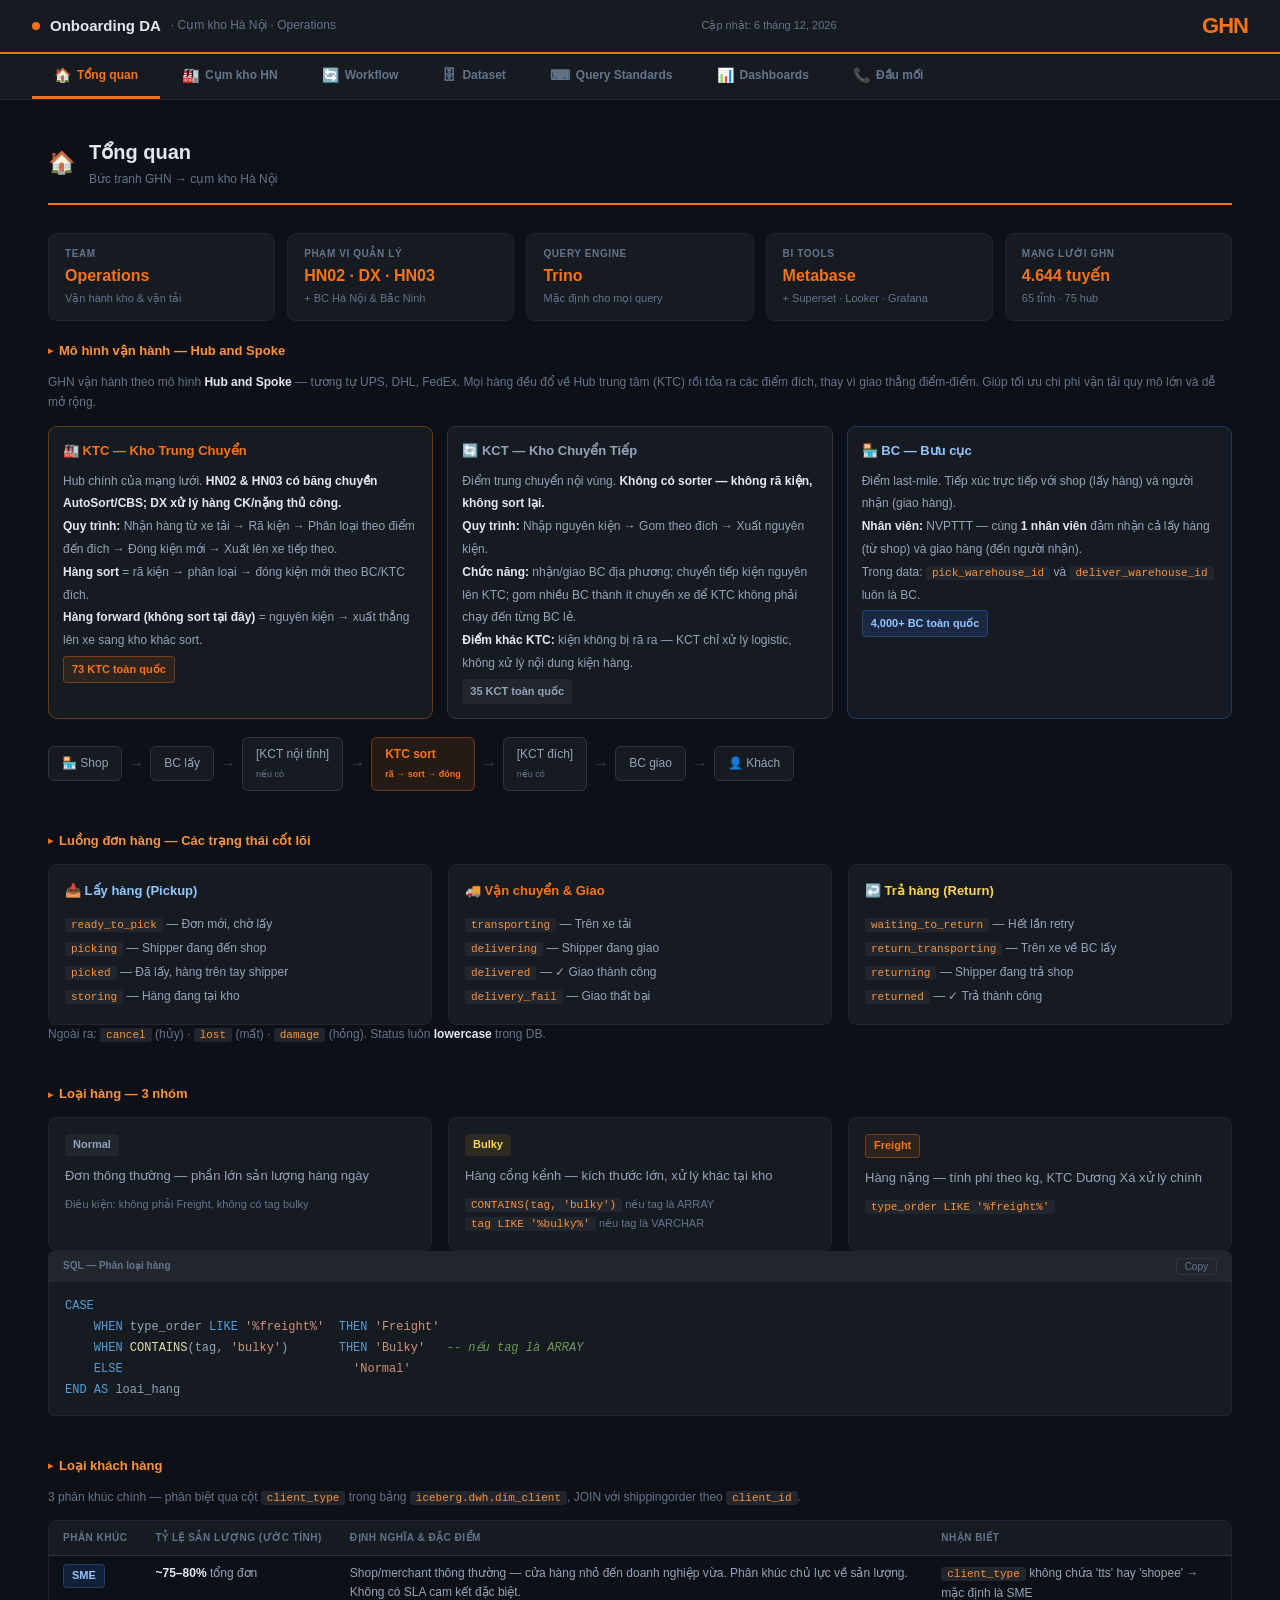
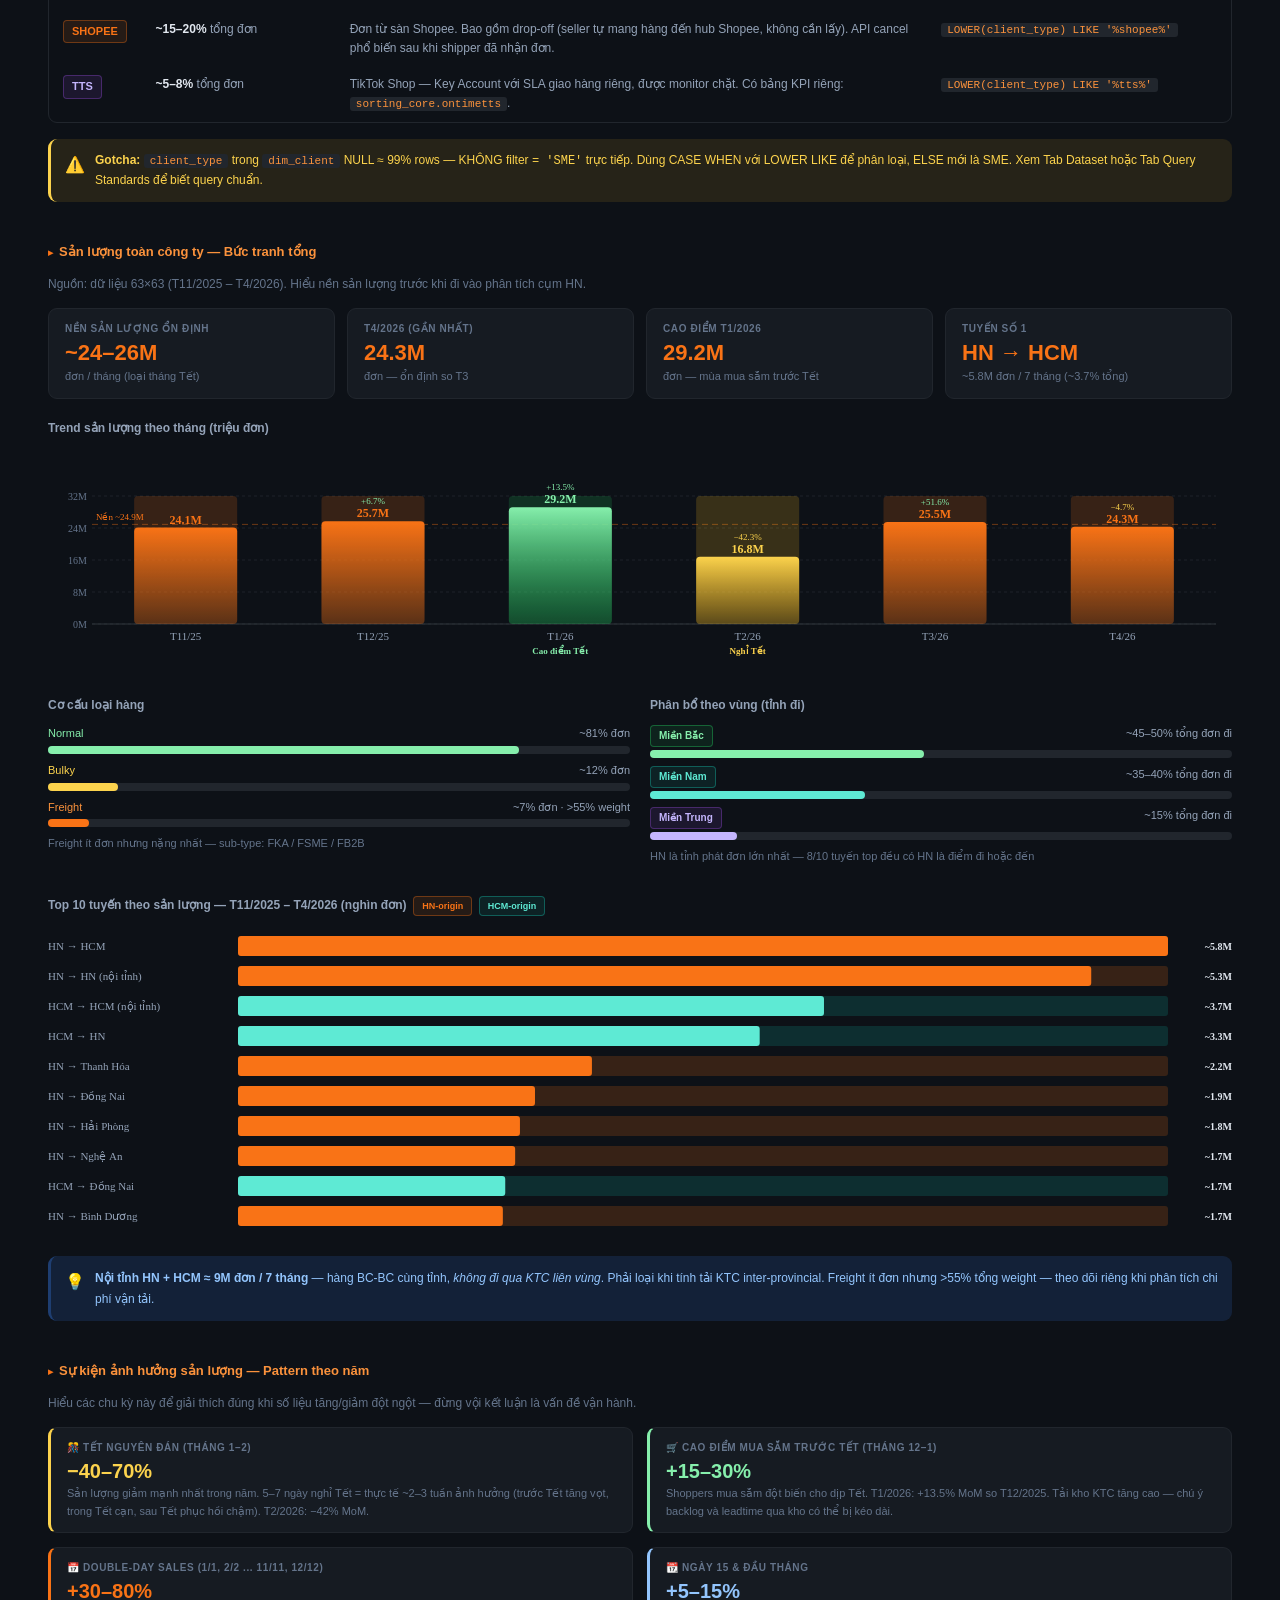
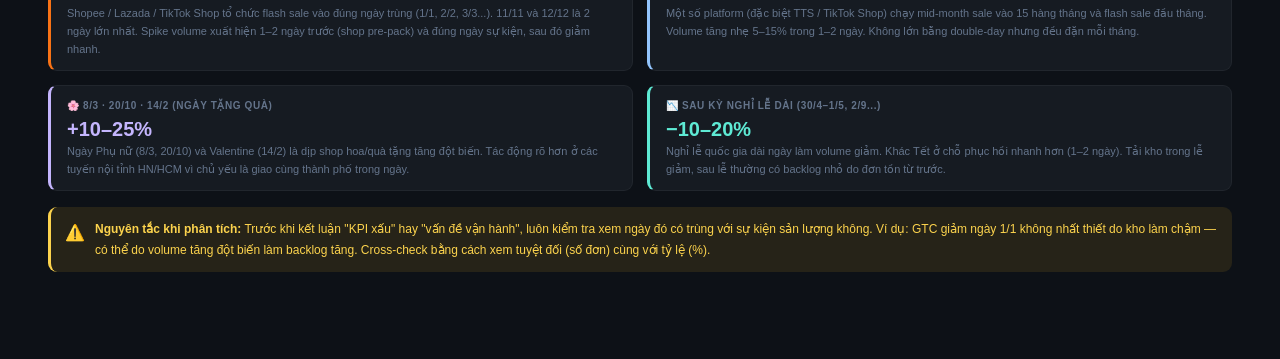
==== commit 9f6ebb0a: "Update onboarding doc: Tab 1/2/4/5 + data freshness section - Tab 1: Fix KTC/KCT/BC process descript" ====
--- a/html/onboarding/index.html
+++ b/html/onboarding/index.html
@@ -50,18 +50,20 @@
       <div style="background:var(--surface);border:1px solid var(--orange-brd);border-radius:9px;padding:14px">
         <div style="font-size:13px;font-weight:700;color:var(--orange);margin-bottom:8px">🏭 KTC — Kho Trung Chuyển</div>
         <div style="font-size:12px;color:var(--text-sec);line-height:1.9">
-          Hub chính của mạng lưới. <strong>Có hệ thống Auto Sorting / Wheel Sorter</strong>.<br>
-          <strong>Quy trình:</strong> Nhận xe vào → Rã kiện → Đưa lên băng tải → Sort tự động theo BC đích → Đóng kiện → Xuất xe.<br>
-          <strong>Ví dụ HN02:</strong> 1 hệ thống auto sorting, <strong>288 đích đến</strong>.<br>
+          Hub chính của mạng lưới. <strong>HN02 &amp; HN03 có băng chuyền AutoSort/CBS; DX xử lý hàng CK/nặng thủ công.</strong><br>
+          <strong>Quy trình:</strong> Nhận hàng từ xe tải → Rã kiện → Phân loại theo điểm đến đích → Đóng kiện mới → Xuất lên xe tiếp theo.<br>
+          <strong>Hàng sort</strong> = rã kiện → phân loại → đóng kiện mới theo BC/KTC đích.<br>
+          <strong>Hàng forward (không sort tại đây)</strong> = nguyên kiện → xuất thẳng lên xe sang kho khác sort.<br>
           <span class="badge b-orange" style="margin-top:4px">73 KTC toàn quốc</span>
         </div>
       </div>
       <div style="background:var(--surface);border:1px solid var(--border);border-radius:9px;padding:14px">
         <div style="font-size:13px;font-weight:700;color:var(--text-sec);margin-bottom:8px">🔄 KCT — Kho Chuyển Tiếp</div>
         <div style="font-size:12px;color:var(--text-sec);line-height:1.9">
-          Hub phụ nội vùng. <strong>Không có sorter</strong> — không rã kiện, không sort lại.<br>
-          <strong>Quy trình:</strong> Nhận kiện nguyên từ nhiều BC địa phương → Gom lại → Đẩy thẳng lên KTC (hoặc KTC đích).<br>
-          Mục tiêu: giảm số chuyến xe mà KTC phải chạy đến từng BC lẻ.<br>
+          Điểm trung chuyển nội vùng. <strong>Không có sorter — không rã kiện, không sort lại.</strong><br>
+          <strong>Quy trình:</strong> Nhập nguyên kiện → Gom theo đích → Xuất nguyên kiện.<br>
+          <strong>Chức năng:</strong> nhận/giao BC địa phương; chuyển tiếp kiện nguyên lên KTC; gom nhiều BC thành ít chuyến xe để KTC không phải chạy đến từng BC lẻ.<br>
+          <strong>Điểm khác KTC:</strong> kiện không bị rã ra — KCT chỉ xử lý logistic, không xử lý nội dung kiện hàng.<br>
           <span class="badge b-mute" style="margin-top:4px">35 KCT toàn quốc</span>
         </div>
       </div>
@@ -69,7 +71,7 @@
         <div style="font-size:13px;font-weight:700;color:var(--blue-text);margin-bottom:8px">🏪 BC — Bưu cục</div>
         <div style="font-size:12px;color:var(--text-sec);line-height:1.9">
           Điểm last-mile. Tiếp xúc trực tiếp với shop (lấy hàng) và người nhận (giao hàng).<br>
-          <strong>Nhân viên:</strong> NVPTTT (pick-up) và NV Giao (delivery).<br>
+          <strong>Nhân viên:</strong> NVPTTT — cùng <strong>1 nhân viên</strong> đảm nhận cả lấy hàng (từ shop) và giao hàng (đến người nhận).<br>
           Trong data: <code class="inline">pick_warehouse_id</code> và <code class="inline">deliver_warehouse_id</code> luôn là BC.<br>
           <span class="badge b-blue" style="margin-top:4px">4,000+ BC toàn quốc</span>
         </div>
@@ -87,71 +89,6 @@
       <div class="flow-node">👤 Khách</div>
     </div>
 
-    <!-- Các mô hình vận hành thực tế -->
-    <div style="font-size:12px;font-weight:700;color:var(--text-sec);margin-bottom:10px">Các mô hình vận hành thực tế (song song với Hub and Spoke chuẩn)</div>
-    <div class="tbl-wrap" style="margin-bottom:12px">
-      <table>
-        <thead><tr><th>Mô hình</th><th>Flow</th><th>Khi nào áp dụng</th></tr></thead>
-        <tbody>
-          <tr>
-            <td><span class="badge b-orange">Hub &amp; Spoke chuẩn</span></td>
-            <td>Shop → BC lấy → KTC → BC giao → Khách</td>
-            <td>Đa số đơn hàng thông thường</td>
-          </tr>
-          <tr>
-            <td><span class="badge b-blue">Gom thẳng vào KTC</span></td>
-            <td>Nhiều shop → Xe tải → KTC (bỏ qua BC lấy)</td>
-            <td>Shop lớn, sản lượng nhiều, xe tải vào được</td>
-          </tr>
-          <tr>
-            <td><span class="badge b-green">1 khách đi nhiều KTC</span></td>
-            <td>Shop lớn → KTC đầu → nhiều KTC đích</td>
-            <td>Key account, phân phối toàn quốc</td>
-          </tr>
-          <tr>
-            <td><span class="badge b-warn">Point-to-Point (hàng nặng)</span></td>
-            <td>Shop → Khách (trực tiếp, không qua kho)</td>
-            <td>Hàng nặng / B2B / siêu tốc — dùng Ahamove</td>
-          </tr>
-          <tr>
-            <td><span class="badge b-mute">BC ↔ BC</span></td>
-            <td>BC lấy → BC giao (không qua KTC)</td>
-            <td>Địa bàn đặc thù: đảo, vùng xa (VD: Phú Quốc)</td>
-          </tr>
-          <tr>
-            <td><span class="badge b-teal">KCT đi thẳng KTC đích</span></td>
-            <td>BC → KCT → KTC cuối (bỏ qua KTC đầu)</td>
-            <td>Tối ưu leadtime cho tuyến dài — cắt bớt 1 điểm dừng</td>
-          </tr>
-        </tbody>
-      </table>
-    </div>
-
-    <!-- Hệ thống sort -->
-    <div style="font-size:12px;font-weight:700;color:var(--text-sec);margin-bottom:10px">Các phương thức xử lý hàng tại KTC</div>
-    <div class="grid-2" style="gap:12px;margin-bottom:12px">
-      <div style="background:var(--surface);border:1px solid var(--border);border-radius:9px;padding:12px">
-        <div style="font-size:11px;font-weight:700;color:var(--orange);margin-bottom:6px">🤖 Auto Sorting (băng chuyền tự động)</div>
-        <div style="font-size:11px;color:var(--text-sec);line-height:1.8">Hàng lên băng tải → sorter quét mã → phân vào chute theo BC đích. Quy mô theo số chute: <strong>HN02: 288 đích · HCM01: ~600 đích · HCM20: 500 đích · Bưu Yên: 800 đích</strong>. Nhanh, chính xác, phù hợp hàng Normal/Bulky vừa.</div>
-      </div>
-      <div style="background:var(--surface);border:1px solid var(--border);border-radius:9px;padding:12px">
-        <div style="font-size:11px;font-weight:700;color:var(--warn-text);margin-bottom:6px">👷 Thủ công (bảng tải)</div>
-        <div style="font-size:11px;color:var(--text-sec);line-height:1.8">Phân loại bằng tay theo mã BC (A, B, C…) — mỗi bậc tối đa 12 nhóm (bậc 2 = 144 BC). Dùng khi hàng không đưa lên băng tải được, hoặc KTC nhỏ chưa có sorter.</div>
-      </div>
-      <div style="background:var(--surface);border:1px solid var(--border);border-radius:9px;padding:12px">
-        <div style="font-size:11px;font-weight:700;color:var(--blue-text);margin-bottom:6px">⚡ Wheel Sorter (bánh xe điều hướng)</div>
-        <div style="font-size:11px;color:var(--text-sec);line-height:1.8">Tốc độ cao hơn Auto Sorting — hệ thống bánh xe điều tiết dòng chảy kiện hàng. Kiện được đưa vào hành lang đích hoặc xuất thẳng lên xe.</div>
-      </div>
-      <div style="background:var(--surface);border:1px solid var(--border);border-radius:9px;padding:12px">
-        <div style="font-size:11px;font-weight:700;color:var(--teal-text);margin-bottom:6px">🏋️ Hàng nặng (Freight)</div>
-        <div style="font-size:11px;color:var(--text-sec);line-height:1.8">Xử lý thủ công riêng — chia bậc 1 cho 4–6 đích, pallet 500kg. Khu vực riêng trong kho, không dùng băng tải chung. DX là KTC chính xử lý Freight miền Bắc.</div>
-      </div>
-    </div>
-
-    <div class="callout warn">
-      <span class="callout-icon">⚠️</span>
-      <div><strong>Gotcha data quan trọng:</strong> <code class="inline">WHERE warehouse_type = 'KTC'</code> trong dim_warehouse trả về cả KTC lẫn KCT (111 kho). Phân biệt bằng tên: <code class="inline">LOWER(warehouse_name) LIKE 'kho trung chuyển%'</code> = KTC thực sự · <code class="inline">LIKE 'kho chuyển tiếp%'</code> = KCT.</div>
-    </div>
   </div>
 
   <div class="sub">
@@ -219,39 +156,35 @@
 
   <div class="sub">
     <div class="sub-title">Loại khách hàng</div>
-    <p style="font-size:12px;color:var(--text-mute);margin-bottom:12px">3 phân khúc chính — phân loại theo <code class="inline">client_type</code> trong <code class="inline">iceberg.dwh.dim_client</code>.</p>
+    <p style="font-size:12px;color:var(--text-mute);margin-bottom:12px">3 phân khúc chính — phân biệt qua cột <code class="inline">client_type</code> trong bảng <code class="inline">iceberg.dwh.dim_client</code>, JOIN với shippingorder theo <code class="inline">client_id</code>.</p>
     <div class="tbl-wrap">
       <table>
-        <thead><tr><th>Phân khúc</th><th>Định nghĩa</th><th>Đặc điểm vận hành</th><th>Cách query</th></tr></thead>
+        <thead><tr><th>Phân khúc</th><th>Tỷ lệ sản lượng (ước tính)</th><th>Định nghĩa & Đặc điểm</th><th>Nhận biết</th></tr></thead>
         <tbody>
           <tr>
             <td><span class="badge b-blue">SME</span></td>
-            <td>Tất cả shop/merchant thông thường — cửa hàng nhỏ, doanh nghiệp vừa. Đây là phân khúc lớn nhất theo số đơn.</td>
-            <td>Volume lớn, không có SLA cam kết đặc biệt. Theo dõi GTC/LTC theo client_id là đủ.</td>
-            <td><code class="inline">ELSE 'SME'</code> (default khi không phải TTS/SHOPEE)</td>
+            <td><strong>~75–80%</strong> tổng đơn</td>
+            <td>Shop/merchant thông thường — cửa hàng nhỏ đến doanh nghiệp vừa. Phân khúc chủ lực về sản lượng. Không có SLA cam kết đặc biệt.</td>
+            <td><code class="inline">client_type</code> không chứa 'tts' hay 'shopee' → mặc định là SME</td>
           </tr>
           <tr>
             <td><span class="badge b-orange">SHOPEE</span></td>
-            <td>Đơn từ sàn Shopee — seller giao đơn qua Shopee API, GHN nhận từ platform. Bao gồm cả đơn drop-off (seller tự mang hàng đến kho Shopee, không cần shipper đến lấy).</td>
-            <td>Drop-off model: <code class="inline">pick_station_id = 1234</code> — cần loại khi tính GTC. API cancel phổ biến sau khi shipper đã lên đường.</td>
-            <td><code class="inline">WHEN lower(client_type) LIKE '%shopee%' THEN 'SHOPEE'</code></td>
+            <td><strong>~15–20%</strong> tổng đơn</td>
+            <td>Đơn từ sàn Shopee. Bao gồm drop-off (seller tự mang hàng đến hub Shopee, không cần lấy). API cancel phổ biến sau khi shipper đã nhận đơn.</td>
+            <td><code class="inline">LOWER(client_type) LIKE '%shopee%'</code></td>
           </tr>
           <tr>
             <td><span class="badge b-purple">TTS</span></td>
-            <td>TikTok Shop — sàn TMĐT TikTok. Khách hàng Key Account với SLA giao hàng riêng, được monitor chặt chẽ.</td>
-            <td>SLA 2 mức (thay đổi từ 2025-12-08). Có bảng riêng: <code class="inline">sorting_core.ontimetts</code>. Query on-time TTS luôn filter <code class="inline">client_type = 'TTS'</code>.</td>
-            <td><code class="inline">WHEN lower(client_type) LIKE '%tts%' THEN 'TTS'</code></td>
+            <td><strong>~5–8%</strong> tổng đơn</td>
+            <td>TikTok Shop — Key Account với SLA giao hàng riêng, được monitor chặt. Có bảng KPI riêng: <code class="inline">sorting_core.ontimetts</code>.</td>
+            <td><code class="inline">LOWER(client_type) LIKE '%tts%'</code></td>
           </tr>
         </tbody>
       </table>
     </div>
-    <div class="code-block" style="margin-top:12px">
-      <div class="code-hdr"><span>SQL — Phân loại khách hàng (chuẩn)</span><button class="copy-btn">Copy</button></div>
-      <pre><span class="kw">CASE</span>
-    <span class="kw">WHEN</span> <span class="fn">lower</span>(c.client_type) <span class="kw">LIKE</span> <span class="str">'%tts%'</span>    <span class="kw">THEN</span> <span class="str">'TTS'</span>
-    <span class="kw">WHEN</span> <span class="fn">lower</span>(c.client_type) <span class="kw">LIKE</span> <span class="str">'%shopee%'</span> <span class="kw">THEN</span> <span class="str">'SHOPEE'</span>
-    <span class="kw">ELSE</span> <span class="str">'SME'</span>
-<span class="kw">END</span> <span class="kw">AS</span> client_type</pre>
+    <div class="callout warn" style="margin-top:10px">
+      <span class="callout-icon">⚠️</span>
+      <div style="font-size:12px"><strong>Gotcha:</strong> <code class="inline">client_type</code> trong <code class="inline">dim_client</code> NULL ≈ 99% rows — KHÔNG filter <code>=&nbsp;'SME'</code> trực tiếp. Dùng CASE WHEN với LOWER LIKE để phân loại, ELSE mới là SME. Xem Tab Dataset hoặc Tab Query Standards để biết query chuẩn.</div>
     </div>
   </div>
 
@@ -415,27 +348,6 @@
     </div>
   </div>
 
-  <div class="sub">
-    <div class="sub-title">GHN vs Ninja Van — Điểm cần điều chỉnh tư duy</div>
-    <div class="compare">
-      <div class="compare-col nv">
-        <div class="compare-hdr">🔵 Ninja Van (bạn đã quen)</div>
-        <div class="compare-item">Last-mile delivery focus chính</div>
-        <div class="compare-item">Hub sorting với sortation code</div>
-        <div class="compare-item">On-time SLA đơn giản</div>
-        <div class="compare-item">BigQuery / data platform riêng</div>
-        <div class="compare-item">1-2 loại kho</div>
-      </div>
-      <div class="compare-col ghn">
-        <div class="compare-hdr">🟠 GHN (cần học lại)</div>
-        <div class="compare-item">Full-stack: lấy → sort → giao → trả</div>
-        <div class="compare-item"><strong>4 tầng:</strong> BC → KCT → KTC → KCT → BC</div>
-        <div class="compare-item">KPI có cutoff giờ cụ thể (15h / 19h)</div>
-        <div class="compare-item"><strong>Trino</strong> (không phải BigQuery, cú pháp khác)</div>
-        <div class="compare-item">3 loại kho với vai trò rất khác nhau</div>
-      </div>
-    </div>
-  </div>
 
 </div><!-- /tab-overview -->
 
@@ -463,14 +375,17 @@
         </div>
         <div class="tbl-wrap" style="margin:0">
           <table>
-            <tr><td style="color:var(--text-mute);font-size:11px;width:110px">Sort prefix</td><td><code>A</code> (bao gồm A, A1...)</td></tr>
-            <tr><td style="color:var(--text-mute);font-size:11px">Loại hàng</td><td>Hàng <strong>NHỎ</strong> chính — 652 tuyến</td></tr>
-            <tr><td style="color:var(--text-mute);font-size:11px">Vị trí</td><td>Hà Nội nội thành</td></tr>
+            <tr><td style="color:var(--text-mute);font-size:11px;width:110px">Sort prefix</td><td><code>A</code> và <code>C</code> (cả hai đều sort tại đây)</td></tr>
+            <tr><td style="color:var(--text-mute);font-size:11px">Loại hàng</td><td>Hàng <strong>NHỎ</strong> chính — hàng Normal/Bulky</td></tr>
+            <tr><td style="color:var(--text-mute);font-size:11px">Vị trí</td><td>KCN Đài Tư, Long Biên, Hà Nội</td></tr>
+            <tr><td style="color:var(--text-mute);font-size:11px">Nhập TB/giờ</td><td><strong>~16.576</strong> kiện · Peak: giờ 22 (~51.387)</td></tr>
+            <tr><td style="color:var(--text-mute);font-size:11px">Sort TB/giờ</td><td><strong>~8.500</strong> kiện (Unpack/Pack)</td></tr>
+            <tr><td style="color:var(--text-mute);font-size:11px">Export TB/giờ</td><td><strong>~16.610</strong> kiện · Peak: giờ 3 (~48.856)</td></tr>
           </table>
         </div>
         <div class="callout warn" style="margin:0">
           <span class="callout-icon">⚠️</span>
-          <div style="font-size:11px"><strong>Prefix C tại HN02 = hàng FORWARD</strong> sang KTC HY01, không sort tại HN02. Đây là lỗi phổ biến nhất khi tính sản lượng sort.</div>
+          <div style="font-size:11px"><strong>Mã C split giữa HN02 và HY01</strong> từ T4/2026. HN02 sort mã C cho BC lấy vùng Hà Nội/Tây Bắc; HY01 sort mã C cho BC vùng Hưng Yên/Hải Dương/đồng bằng phía đông. Tính sản lượng sort mã C phải phân tách theo <code>pick_warehouse_id</code>.</div>
         </div>
       </div>
       <!-- Dương Xá -->
@@ -479,19 +394,20 @@
           <div class="hub-alias" style="color:var(--teal-text)">DX</div>
           <div>
             <div class="hub-name">KTC Dương Xá</div>
-            <div class="hub-id">warehouse_id: <code class="inline">21513000</code> · Region: SC North</div>
+            <div class="hub-id">warehouse_id: <code class="inline">21513000</code> · Sort prefix: <code>B</code></div>
           </div>
         </div>
         <div class="tbl-wrap" style="margin:0">
           <table>
-            <tr><td style="color:var(--text-mute);font-size:11px;width:110px">Loại hàng</td><td>Hàng <strong>CK</strong> (Cồng Kềnh) & hàng <strong>nặng</strong> — chuyên biệt</td></tr>
-            <tr><td style="color:var(--text-mute);font-size:11px">Sorting</td><td><strong>Không có CBS/băng chuyền</strong> — xếp/dỡ thủ công theo tuyến</td></tr>
+            <tr><td style="color:var(--text-mute);font-size:11px;width:110px">Loại hàng</td><td>Hàng <strong>CK</strong> (Cồng Kềnh) &amp; hàng <strong>nặng/Freight</strong> — chuyên biệt</td></tr>
+            <tr><td style="color:var(--text-mute);font-size:11px">Sorting</td><td>Không có CBS/băng chuyền — xếp/dỡ <strong>thủ công</strong> theo tuyến</td></tr>
             <tr><td style="color:var(--text-mute);font-size:11px">Vị trí</td><td>Dương Xá, Gia Lâm, Hà Nội</td></tr>
+            <tr><td style="color:var(--text-mute);font-size:11px">Sản lượng</td><td>~315K đơn / tháng (T5/2026)</td></tr>
           </table>
         </div>
         <div class="callout info" style="margin:0">
           <span class="callout-icon">💡</span>
-          <div style="font-size:11px"><strong>DX không phải KCT (kho chuyển tiếp)</strong> — là KTC chuyên biệt hàng CK/nặng. Không có băng chuyền sort. Hàng được xếp/dỡ và phân loại thủ công theo tuyến.</div>
+          <div style="font-size:11px"><strong>DX là KTC chuyên hàng CK/nặng</strong> — không phải KCT. Không có băng chuyền. Mọi hàng vào DX đều được tính là <em>hàng sort</em> (dù không qua CBS) vì DX thực hiện phân loại và đóng kiện thủ công theo tuyến.</div>
         </div>
       </div>
       <!-- HN03 -->
@@ -515,6 +431,34 @@
           <div style="font-size:11px">Xác nhận sort prefix và loại hàng của HN03 với team Ops trước khi dùng trong báo cáo.</div>
         </div>
       </div>
+    </div>
+  </div>
+
+  <div class="sub">
+    <div class="sub-title">HN02 — Năng suất xử lý theo khung giờ</div>
+    <p style="font-size:12px;color:var(--text-mute);margin-bottom:12px">Dữ liệu trung bình theo giờ (số kiện). Giờ 22–23 là cao điểm nhập; giờ 3–4 là cao điểm xuất.</p>
+    <div class="tbl-wrap">
+      <table>
+        <thead><tr><th>Khung giờ</th><th style="text-align:right">Nhập</th><th style="text-align:right">Unpack</th><th style="text-align:right">Pack</th><th style="text-align:right">Export</th></tr></thead>
+        <tbody>
+          <tr style="background:rgba(249,115,22,0.08)"><td><strong>21h</strong></td><td style="text-align:right">48.485</td><td style="text-align:right">19.325</td><td style="text-align:right">18.688</td><td style="text-align:right">29.491</td></tr>
+          <tr style="background:rgba(249,115,22,0.12)"><td><strong>22h</strong> ⬆️ peak nhập</td><td style="text-align:right">51.387</td><td style="text-align:right">21.393</td><td style="text-align:right">21.142</td><td style="text-align:right">28.435</td></tr>
+          <tr style="background:rgba(249,115,22,0.08)"><td><strong>23h</strong></td><td style="text-align:right">42.964</td><td style="text-align:right">21.808</td><td style="text-align:right">21.639</td><td style="text-align:right">39.244</td></tr>
+          <tr><td><strong>0h</strong></td><td style="text-align:right">22.143</td><td style="text-align:right">21.070</td><td style="text-align:right">20.406</td><td style="text-align:right">33.698</td></tr>
+          <tr><td><strong>1h</strong></td><td style="text-align:right">11.823</td><td style="text-align:right">12.420</td><td style="text-align:right">12.549</td><td style="text-align:right">22.723</td></tr>
+          <tr><td><strong>2h</strong></td><td style="text-align:right">9.127</td><td style="text-align:right">10.016</td><td style="text-align:right">10.286</td><td style="text-align:right">19.154</td></tr>
+          <tr style="background:rgba(93,234,212,0.08)"><td><strong>3h</strong> ⬆️ peak xuất</td><td style="text-align:right">5.582</td><td style="text-align:right">4.526</td><td style="text-align:right">4.661</td><td style="text-align:right">48.856</td></tr>
+          <tr><td><strong>4h</strong></td><td style="text-align:right">7.486</td><td style="text-align:right">5.975</td><td style="text-align:right">6.038</td><td style="text-align:right">20.786</td></tr>
+          <tr><td>5h–6h</td><td style="text-align:right">4.654 – 4.428</td><td style="text-align:right">4.386 – 3.115</td><td style="text-align:right">4.525 – 3.256</td><td style="text-align:right">11.818 – 16.433</td></tr>
+          <tr><td>7h–12h</td><td style="text-align:right;color:var(--text-mute)">3.341 – 11.834</td><td style="text-align:right;color:var(--text-mute)">1.112 – 7.402</td><td style="text-align:right;color:var(--text-mute)">1.179 – 7.482</td><td style="text-align:right;color:var(--text-mute)">1.877 – 23.391</td></tr>
+          <tr><td>13h–20h</td><td style="text-align:right;color:var(--text-mute)">9.605 – 25.759</td><td style="text-align:right;color:var(--text-mute)">459 – 8.793</td><td style="text-align:right;color:var(--text-mute)">458 – 8.733</td><td style="text-align:right;color:var(--text-mute)">3.825 – 15.178</td></tr>
+          <tr style="background:rgba(99,102,241,0.08);font-weight:700"><td>Trung bình / giờ</td><td style="text-align:right">16.576</td><td style="text-align:right">8.555</td><td style="text-align:right">8.504</td><td style="text-align:right">16.610</td></tr>
+        </tbody>
+      </table>
+    </div>
+    <div class="callout info" style="margin-top:10px">
+      <span class="callout-icon">💡</span>
+      <div style="font-size:12px;line-height:1.7"><strong>Nhận xét:</strong> Ca đêm (21h–4h) là cao điểm xử lý chính — nhập đỉnh lúc 22h, sort peak 22h–0h, xuất đỉnh 3h. Ban ngày (7h–18h) nhập thấp hơn nhưng vẫn có xuất lẻ (đặc biệt 11h ~23K). Sort TB ~8.500/giờ so với nhập TB ~16.576/giờ phản ánh bottleneck khi hàng lên băng chuyền.</div>
     </div>
   </div>
 
@@ -567,12 +511,33 @@
     </div>
     <div class="tbl-wrap">
       <table>
-        <thead><tr><th>Giai đoạn</th><th>Công thức</th><th>Bảng nguồn</th><th>Cột partition</th></tr></thead>
+        <thead><tr><th>Giai đoạn</th><th>Logic</th><th>Công thức (phút)</th></tr></thead>
         <tbody>
-          <tr><td>Chờ rã kiện</td><td><code>DATE_DIFF('minute', receive_time, unpack_time)</code></td><td><code>sorting_core.cho_ra</code></td><td><code>ngay_ra</code></td></tr>
-          <tr><td>Chờ đóng kiện</td><td><code>DATE_DIFF('minute', unpack_time, pack_time)</code></td><td><code>sorting_core.cho_dong</code></td><td><code>ngay_pack</code></td></tr>
-          <tr><td>Chờ xuất kho</td><td><code>DATE_DIFF('minute', pack_time, export_time)</code></td><td><code>sorting_core.cho_xuat_new</code></td><td><code>ngay_xuat</code></td></tr>
-          <tr><td><strong>Tổng qua kho</strong></td><td><code>DATE_DIFF('minute', receive_time, export_time)</code></td><td><code>sorting_core.qua_kho</code></td><td>—</td></tr>
+          <tr>
+            <td><span class="badge b-teal">Chờ nhập</span></td>
+            <td>Từ lúc xe check-in tại cổng kho → kiện hàng đầu tiên được scan vào hệ thống. Phản ánh tốc độ tiếp nhận xe, mở cửa, bắt đầu dỡ hàng.</td>
+            <td><code>check_in → receive_time</code></td>
+          </tr>
+          <tr>
+            <td><span class="badge b-orange">Chờ rã kiện</span></td>
+            <td>Từ lúc scan nhập → rã kiện ra. Phản ánh tốc độ dỡ hàng và đưa lên băng chuyền (hoặc bàn rã thủ công).</td>
+            <td><code>DATE_DIFF('minute', receive_time, unpack_time)</code></td>
+          </tr>
+          <tr>
+            <td><span class="badge b-warn">Chờ sort / đóng</span></td>
+            <td>Từ lúc rã kiện → đóng kiện mới. Phản ánh tốc độ băng chuyền sort và bước đóng gói theo tuyến đích.</td>
+            <td><code>DATE_DIFF('minute', unpack_time, pack_time)</code></td>
+          </tr>
+          <tr>
+            <td><span class="badge b-blue">Chờ xuất</span></td>
+            <td>Từ lúc đóng kiện xong → kiện được tải lên xe xuất. Phản ánh thời gian chờ xe / lịch lên hàng. Thường dài nếu xe chưa đến hoặc chưa đủ tải.</td>
+            <td><code>DATE_DIFF('minute', pack_time, export_time)</code></td>
+          </tr>
+          <tr style="background:rgba(134,239,172,0.06)">
+            <td><span class="badge b-green">Tổng qua kho</span></td>
+            <td>Toàn bộ thời gian từ nhập → xuất. KPI tổng hợp nhất cho hiệu suất kho. Bằng tổng 3 giai đoạn trên (không tính Chờ nhập).</td>
+            <td><code>DATE_DIFF('minute', receive_time, export_time)</code></td>
+          </tr>
         </tbody>
       </table>
     </div>
@@ -1080,6 +1045,61 @@
     </div>
   </div>
 
+  <!-- Data Freshness -->
+  <div class="sub">
+    <div class="sub-title">Thời gian cập nhật dữ liệu — Data Freshness</div>
+    <p style="font-size:12px;color:var(--text-mute);margin-bottom:12px">Hiểu lag của từng bảng để không dùng sai nguồn khi cần số realtime vs số batch.</p>
+    <div class="tbl-wrap">
+      <table>
+        <thead><tr><th>Bảng / Nhóm bảng</th><th>Tần suất cập nhật</th><th>Ghi chú</th></tr></thead>
+        <tbody>
+          <tr>
+            <td>
+              <code>"dw-ghn"</code> — <code>shippingorder_createddate</code><br>
+              <code>"dw-ghn"</code> — <code>shippingorder_endpicktime</code><br>
+              <code>"dw-ghn"</code> — <code>shippingorder_enddeliverytime</code><br>
+              <code>"dw-ghn"</code> — <code>inside_package</code>
+            </td>
+            <td><span class="badge b-green">~1 giờ / lần</span></td>
+            <td>Nguồn operational raw — lag thấp, phù hợp theo dõi gần realtime</td>
+          </tr>
+          <tr>
+            <td>
+              <code>iceberg.clean</code> — <code>online_core_corev2_shippingorder_*</code><br>
+              (createddate / endpicktime / enddeliverytime)
+            </td>
+            <td><span class="badge b-warn">~4 giờ / lần</span></td>
+            <td>Đã qua pipeline clean — chuẩn hóa, dùng cho báo cáo chính thức. Không dùng khi cần số trong ngày gấp</td>
+          </tr>
+          <tr>
+            <td><code>iceberg.clean</code> — <code>inside_package_history</code></td>
+            <td><span class="badge b-warn">~2 giờ / lần</span></td>
+            <td>Nhanh hơn shippingorder clean — dùng khi cần action lịch sử qua kho gần đây</td>
+          </tr>
+          <tr>
+            <td><code>iceberg.clean</code> — <code>shipping_order_processing_realtime</code></td>
+            <td><span class="badge b-green">~15 phút / lần</span></td>
+            <td>Gần realtime nhất trong iceberg.clean — dùng để monitor đơn đang xử lý, tìm đơn stuck</td>
+          </tr>
+          <tr>
+            <td><code>iceberg.raw</code> — <code>lastmile_lastmile_trip_v2_production_tripitem</code></td>
+            <td><span class="badge b-green">~1 giờ / lần</span></td>
+            <td>Trip item last-mile — theo dõi shipper, chuyến giao gần đây</td>
+          </tr>
+        </tbody>
+      </table>
+    </div>
+    <div class="callout warn" style="margin-top:10px">
+      <span class="callout-icon">⚠️</span>
+      <div style="font-size:12px;line-height:1.7">
+        <strong>Nguyên tắc chọn nguồn:</strong><br>
+        • Báo cáo cuối ngày / tuần / tháng → dùng <code>iceberg.clean.*</code> (chuẩn hóa, chính thức)<br>
+        • Theo dõi trong ngày, cần số gần nhất → dùng <code>"dw-ghn".*</code> (lag ~1h) hoặc <code>realtime</code> (lag ~15p)<br>
+        • Không mix 2 nguồn khi so sánh cùng 1 chỉ tiêu — số sẽ lệch do lag và logic clean khác nhau
+      </div>
+    </div>
+  </div>
+
   <!-- Group nav -->
   <div class="ds-group-nav">
     <button class="ds-group-btn active" data-group="ds-inside">📦 Đơn hàng</button>
@@ -1087,6 +1107,7 @@
     <button class="ds-group-btn" data-group="ds-transport">🚚 Vận tải</button>
     <button class="ds-group-btn" data-group="ds-lastmile">🛵 Last Mile</button>
     <button class="ds-group-btn" data-group="ds-dim">📚 Dimension</button>
+    <button class="ds-group-btn" data-group="ds-querylib">📋 Query Library</button>
   </div>
 
   <!-- Group 1: Đơn hàng -->
@@ -1389,6 +1410,170 @@
     </div>
   </div>
 
+  <!-- Group 6: Query Library -->
+  <div class="ds-group" id="ds-querylib">
+    <div class="ds-group-title">📋 Query Library — Template theo Usecase</div>
+    <div class="callout tip" style="margin-bottom:16px">
+      <span class="callout-icon">💡</span>
+      <div style="font-size:12px;line-height:1.7">Template chuẩn — đọc để hiểu cấu trúc đúng, không copy-paste nguyên. Mỗi query cần điều chỉnh date range, warehouse_id, và filter theo yêu cầu cụ thể. File đầy đủ ở <code>Domain_GHN/patterns/</code>.</div>
+    </div>
+
+    <div class="ds-cards">
+
+      <!-- 1. Throughput KTC theo ngày -->
+      <div class="ds-card">
+        <div class="ds-card-name">Throughput KTC theo ngày (ktc_north)</div>
+        <div class="ds-card-desc">Đếm số đơn nhập/xuất/sort tại KTC cụm HN theo ngày ca. Bảng: <code>iceberg.sorting_core.ktc_north</code>.</div>
+        <div class="code-block" style="margin-top:10px">
+          <div class="code-hdr"><span>SQL — Throughput KTC theo ngày</span><button class="copy-btn">Copy</button></div>
+          <pre><span class="kw">SELECT</span>
+    ngay_theo_ca,
+    warehouse_id,
+    action,
+    <span class="fn">COUNT</span>(*) <span class="kw">AS</span> so_luong,
+    <span class="fn">SUM</span>(weight) / <span class="num">1000.0</span> <span class="kw">AS</span> tong_kg
+<span class="kw">FROM</span> iceberg.sorting_core.ktc_north
+<span class="kw">WHERE</span> warehouse_id <span class="kw">IN</span> (<span class="num">1121</span>, <span class="num">21513000</span>, <span class="num">22487000</span>)
+  <span class="kw">AND</span> ngay_theo_ca >= <span class="fn">date_format</span>(<span class="fn">date_add</span>(<span class="str">'day'</span>,-7,<span class="fn">current_date</span>),<span class="str">'%Y-%m-%d'</span>)
+<span class="kw">GROUP BY</span> <span class="num">1</span>,<span class="num">2</span>,<span class="num">3</span>
+<span class="kw">ORDER BY</span> <span class="num">1</span> <span class="kw">DESC</span></pre>
+        </div>
+        <div class="ds-gotcha"><span>🚨</span><span><code>ngay_theo_ca</code> là VARCHAR — không dùng date_format, dùng SUBSTR để lấy tháng. <code>action</code> gồm: receive, unpack, pack, export.</span></div>
+      </div>
+
+      <!-- 2. Leadtime qua kho -->
+      <div class="ds-card">
+        <div class="ds-card-name">Leadtime trung bình qua kho (qua_kho)</div>
+        <div class="ds-card-desc">Thời gian trung bình từng bước: rã kiện, đóng kiện, xuất kho. Bảng: <code>iceberg.sorting_core.qua_kho</code>.</div>
+        <div class="code-block" style="margin-top:10px">
+          <div class="code-hdr"><span>SQL — Leadtime TB theo kho và ngày</span><button class="copy-btn">Copy</button></div>
+          <pre><span class="kw">SELECT</span>
+    <span class="fn">DATE</span>(receive_time) <span class="kw">AS</span> ngay_nhan,
+    warehouse_id,
+    <span class="fn">ROUND</span>(<span class="fn">AVG</span>(leadtime_receive_unpack_min),<span class="num">1</span>) <span class="kw">AS</span> avg_cho_ra_min,
+    <span class="fn">ROUND</span>(<span class="fn">AVG</span>(leadtime_unpack_pack_min),<span class="num">1</span>)    <span class="kw">AS</span> avg_cho_dong_min,
+    <span class="fn">ROUND</span>(<span class="fn">AVG</span>(leadtime_pack_export_min),<span class="num">1</span>)   <span class="kw">AS</span> avg_cho_xuat_min,
+    <span class="fn">ROUND</span>(<span class="fn">AVG</span>(leadtime_receive_export_min),<span class="num">1</span>) <span class="kw">AS</span> avg_tong_min,
+    <span class="fn">COUNT</span>(*) <span class="kw">AS</span> so_don
+<span class="kw">FROM</span> iceberg.sorting_core.qua_kho
+<span class="kw">WHERE</span> warehouse_id <span class="kw">IN</span> (<span class="num">1121</span>, <span class="num">21513000</span>, <span class="num">22487000</span>)
+  <span class="kw">AND</span> <span class="fn">DATE</span>(receive_time) >= <span class="fn">date_add</span>(<span class="str">'day'</span>,-7,<span class="fn">current_date</span>)
+<span class="kw">GROUP BY</span> <span class="num">1</span>,<span class="num">2</span>
+<span class="kw">ORDER BY</span> <span class="num">1</span> <span class="kw">DESC</span></pre>
+        </div>
+      </div>
+
+      <!-- 3. GTC/LTC nhanh -->
+      <div class="ds-card">
+        <div class="ds-card-name">GTC / LTC nhanh (dsh_gtc_ltc_ttc)</div>
+        <div class="ds-card-desc">Số GTC/LTC/TTC đã tính sẵn theo bưu cục và ngày. Bảng: <code>iceberg.sorting_core.dsh_gtc_ltc_ttc</code>. Không cần tự tính từ raw.</div>
+        <div class="code-block" style="margin-top:10px">
+          <div class="code-hdr"><span>SQL — GTC theo BC HN trong 7 ngày</span><button class="copy-btn">Copy</button></div>
+          <pre><span class="kw">SELECT</span>
+    g.loaddate,
+    g.warehouse_id,
+    w.warehouse_name,
+    <span class="fn">SUM</span>(g.so_don_can_giao)  <span class="kw">AS</span> can_giao,
+    <span class="fn">SUM</span>(g.so_don_giao_dung) <span class="kw">AS</span> giao_dung,
+    <span class="fn">ROUND</span>(<span class="fn">SUM</span>(g.so_don_giao_dung)*<span class="num">100.0</span>/<span class="fn">NULLIF</span>(<span class="fn">SUM</span>(g.so_don_can_giao),<span class="num">0</span>),<span class="num">2</span>) <span class="kw">AS</span> gtc_pct
+<span class="kw">FROM</span> iceberg.sorting_core.dsh_gtc_ltc_ttc g
+<span class="kw">LEFT JOIN</span> iceberg.dwh.dim_warehouse w <span class="kw">ON</span> g.warehouse_id = w.warehouse_id
+<span class="kw">WHERE</span> w.province_name = <span class="str">'Hà Nội'</span>
+  <span class="kw">AND</span> w.warehouse_type = <span class="str">'BC'</span>
+  <span class="kw">AND</span> g.loaddate >= <span class="fn">date_add</span>(<span class="str">'day'</span>,-7,<span class="fn">current_date</span>)
+<span class="kw">GROUP BY</span> <span class="num">1</span>,<span class="num">2</span>,<span class="num">3</span>
+<span class="kw">ORDER BY</span> <span class="num">1</span> <span class="kw">DESC</span>, gtc_pct <span class="kw">ASC</span></pre>
+        </div>
+        <div class="ds-note"><span>⚠️</span><span>Partition key: <code>loaddate</code>. Tên cột GTC/LTC/TTC có thể khác tùy phiên bản bảng — <code>SELECT * LIMIT 1</code> để xem schema thực tế.</span></div>
+      </div>
+
+      <!-- 4. Phân loại hàng sort vs forward -->
+      <div class="ds-card">
+        <div class="ds-card-name">Phân loại Sort vs Forward (detect từ action)</div>
+        <div class="ds-card-desc">Xác định đơn nào được sort tại kho X vs chỉ transit (forward) qua. Nguồn: bảng action history.</div>
+        <div class="code-block" style="margin-top:10px">
+          <div class="code-hdr"><span>SQL — Sort vs Forward logic</span><button class="copy-btn">Copy</button></div>
+          <pre><span class="cmt">-- Hàng sort = có action PACK tại kho X trong cùng ngày</span>
+<span class="kw">SELECT</span>
+    order_code,
+    warehouse_id,
+    ngay_theo_ca,
+    <span class="kw">CASE</span>
+        <span class="kw">WHEN</span> <span class="fn">MAX</span>(<span class="kw">CASE WHEN</span> action_category = <span class="str">'pack'</span> <span class="kw">THEN</span> <span class="num">1</span> <span class="kw">ELSE</span> <span class="num">0</span> <span class="kw">END</span>) = <span class="num">1</span>
+        <span class="kw">THEN</span> <span class="str">'Hàng sort'</span>
+        <span class="kw">ELSE</span> <span class="str">'Hàng forward'</span>
+    <span class="kw">END</span> <span class="kw">AS</span> dieu_kien_nhom
+<span class="kw">FROM</span> iceberg.sorting_core.ktc_north
+<span class="kw">WHERE</span> warehouse_id = <span class="num">1121</span>
+  <span class="kw">AND</span> ngay_theo_ca = <span class="str">'2026-05-20'</span>
+<span class="kw">GROUP BY</span> <span class="num">1</span>,<span class="num">2</span>,<span class="num">3</span></pre>
+        </div>
+        <div class="ds-note"><span>⚠️</span><span>KTC DX (21513000): tất cả hàng qua DX đều tính là <em>hàng sort</em> — không cần check action_category.</span></div>
+      </div>
+
+      <!-- 5. Phân loại loại hàng -->
+      <div class="ds-card">
+        <div class="ds-card-name">Phân loại loại hàng (Normal / Bulky / Freight)</div>
+        <div class="ds-card-desc">Phân loại 3 nhóm hàng từ bảng shippingorder. Dùng trong hầu hết query phân tích KTC.</div>
+        <div class="code-block" style="margin-top:10px">
+          <div class="code-hdr"><span>SQL — Phân loại hàng chuẩn</span><button class="copy-btn">Copy</button></div>
+          <pre><span class="kw">CASE</span>
+    <span class="kw">WHEN</span> type_order <span class="kw">LIKE</span> <span class="str">'%freight%'</span>  <span class="kw">THEN</span> <span class="str">'Freight'</span>
+    <span class="kw">WHEN</span> <span class="fn">CONTAINS</span>(tag, <span class="str">'bulky'</span>)       <span class="kw">THEN</span> <span class="str">'Bulky'</span>   <span class="cmt">-- nếu tag là ARRAY(VARCHAR)</span>
+    <span class="kw">WHEN</span> tag <span class="kw">LIKE</span> <span class="str">'%bulky%'</span>           <span class="kw">THEN</span> <span class="str">'Bulky'</span>   <span class="cmt">-- nếu tag là VARCHAR</span>
+    <span class="kw">ELSE</span>                                <span class="str">'Normal'</span>
+<span class="kw">END AS</span> loai_hang</pre>
+        </div>
+        <div class="ds-note"><span>⚠️</span><span>Kiểm tra <code>typeof(tag)</code> trước — nếu là ARRAY dùng CONTAINS, nếu là VARCHAR dùng LIKE.</span></div>
+      </div>
+
+      <!-- 6. Backlog tồn kho -->
+      <div class="ds-card">
+        <div class="ds-card-name">Backlog tồn kho hiện tại (dsh_bck)</div>
+        <div class="ds-card-desc">Xem tồn kho theo aging bucket tại BC HN. Bảng: <code>iceberg.sorting_core.dsh_bck</code>.</div>
+        <div class="code-block" style="margin-top:10px">
+          <div class="code-hdr"><span>SQL — Backlog BC Hà Nội ngày gần nhất</span><button class="copy-btn">Copy</button></div>
+          <pre><span class="kw">SELECT</span>
+    b.report_date,
+    b.warehouse_id,
+    w.warehouse_name,
+    b.backlog_type,
+    b.aging_bucket,
+    <span class="fn">SUM</span>(b.so_don) <span class="kw">AS</span> so_don
+<span class="kw">FROM</span> iceberg.sorting_core.dsh_bck b
+<span class="kw">LEFT JOIN</span> iceberg.dwh.dim_warehouse w <span class="kw">ON</span> b.warehouse_id = w.warehouse_id
+<span class="kw">WHERE</span> w.province_name = <span class="str">'Hà Nội'</span>
+  <span class="kw">AND</span> w.warehouse_type = <span class="str">'BC'</span>
+  <span class="kw">AND</span> b.report_date = <span class="fn">date_add</span>(<span class="str">'day'</span>,-1,<span class="fn">current_date</span>)
+<span class="kw">GROUP BY</span> <span class="num">1</span>,<span class="num">2</span>,<span class="num">3</span>,<span class="num">4</span>,<span class="num">5</span>
+<span class="kw">ORDER BY</span> b.aging_bucket</pre>
+        </div>
+      </div>
+
+      <!-- 7. Phân loại khách hàng -->
+      <div class="ds-card">
+        <div class="ds-card-name">Phân loại khách hàng SME / SHOPEE / TTS</div>
+        <div class="ds-card-desc">Phân khúc khách hàng từ dim_client. JOIN với shippingorder qua <code>client_id</code>.</div>
+        <div class="code-block" style="margin-top:10px">
+          <div class="code-hdr"><span>SQL — Phân loại khách hàng chuẩn</span><button class="copy-btn">Copy</button></div>
+          <pre><span class="kw">SELECT</span>
+    s.order_code,
+    <span class="kw">CASE</span>
+        <span class="kw">WHEN</span> <span class="fn">LOWER</span>(c.client_type) <span class="kw">LIKE</span> <span class="str">'%tts%'</span>    <span class="kw">THEN</span> <span class="str">'TTS'</span>
+        <span class="kw">WHEN</span> <span class="fn">LOWER</span>(c.client_type) <span class="kw">LIKE</span> <span class="str">'%shopee%'</span> <span class="kw">THEN</span> <span class="str">'SHOPEE'</span>
+        <span class="kw">ELSE</span> <span class="str">'SME'</span>
+    <span class="kw">END</span> <span class="kw">AS</span> client_segment
+<span class="kw">FROM</span> iceberg.clean.online_core_corev2_shippingorder_createddate s
+<span class="kw">LEFT JOIN</span> iceberg.dwh.dim_client c <span class="kw">ON</span> s.client_id = c.client_id
+<span class="kw">WHERE</span> s.dt >= <span class="fn">date_format</span>(<span class="fn">date_add</span>(<span class="str">'day'</span>,-7,<span class="fn">current_date</span>),<span class="str">'%Y-%m-%d'</span>)
+  <span class="kw">AND</span> s.pick_warehouse_id = <span class="num">1121</span>  <span class="cmt">-- BC lấy hàng thuộc HN02</span></pre>
+        </div>
+        <div class="ds-gotcha"><span>🚨</span><span><code>client_type NULL ≈ 99%</code> trong dim_client — không filter = 'SME'. Luôn dùng CASE với LOWER LIKE, ELSE mới là SME.</span></div>
+      </div>
+
+    </div>
+  </div>
+
 </div><!-- /tab-dataset -->
 
 <!-- ═══════════════════════════════════════════════════════
@@ -1533,6 +1718,110 @@
     </ul>
   </div>
 
+  <div class="sub">
+    <div class="sub-title">Aggregate Functions đặc biệt của Trino</div>
+    <div class="tbl-wrap">
+      <table>
+        <thead><tr><th>Hàm</th><th>✅ Trino</th><th>❌ Không dùng</th><th>Lý do</th></tr></thead>
+        <tbody>
+          <tr>
+            <td><strong>Count có điều kiện</strong></td>
+            <td><code>COUNT(CASE WHEN cond THEN 1 END)</code><br><code>SUM(CASE WHEN cond THEN 1 ELSE 0 END)</code></td>
+            <td><code>COUNTIF(cond)</code></td>
+            <td>COUNTIF là BigQuery — Trino không có</td>
+          </tr>
+          <tr>
+            <td><strong>Giá trị tùy ý</strong></td>
+            <td>Thiết kế lại query hoặc dùng <code>MIN()</code>/<code>MAX()</code></td>
+            <td><code>ARBITRARY(col)</code></td>
+            <td>Kết quả không ổn định — không dùng trong production query</td>
+          </tr>
+          <tr>
+            <td><strong>Median / Percentile</strong></td>
+            <td><code>APPROX_PERCENTILE(col, 0.5)</code></td>
+            <td><code>MEDIAN(col)</code></td>
+            <td>Trino dùng APPROX_PERCENTILE</td>
+          </tr>
+        </tbody>
+      </table>
+    </div>
+  </div>
+
+  <div class="sub">
+    <div class="sub-title">ngay_theo_ca — Ca làm việc vs Ngày thực</div>
+    <div class="callout error">
+      <span class="callout-icon">🚨</span>
+      <div>Hàng xử lý <strong>0:00–6:00 sáng</strong> thuộc về <strong>ca đêm hôm trước</strong>. Dùng <code>DATE(action_time)</code> thẳng sẽ gán sai ngày cho ca đêm. Luôn dùng <code>ngay_theo_ca</code> từ bảng đã tính sẵn.</div>
+    </div>
+    <div class="code-block">
+      <div class="code-hdr"><span>SQL — Tính ngay_theo_ca từ action_time</span><button class="copy-btn">Copy</button></div>
+      <pre><span class="kw">CASE</span>
+    <span class="cmt">-- DX (21513000): ca đêm kết thúc trước 7h</span>
+    <span class="kw">WHEN</span> warehouse_id = <span class="str">'21513000'</span> <span class="kw">AND</span> <span class="fn">HOUR</span>(action_time) <span class="kw">BETWEEN</span> <span class="num">0</span> <span class="kw">AND</span> <span class="num">7</span>
+        <span class="kw">THEN</span> <span class="fn">DATE</span>(action_time) - <span class="kw">INTERVAL</span> <span class="str">'1'</span> <span class="kw">DAY</span>
+    <span class="cmt">-- Các kho còn lại: ca đêm 0:00–6:00</span>
+    <span class="kw">WHEN</span> <span class="fn">HOUR</span>(action_time) <span class="kw">BETWEEN</span> <span class="num">0</span> <span class="kw">AND</span> <span class="num">6</span>
+        <span class="kw">THEN</span> <span class="fn">DATE</span>(action_time) - <span class="kw">INTERVAL</span> <span class="str">'1'</span> <span class="kw">DAY</span>
+    <span class="kw">ELSE</span> <span class="fn">DATE</span>(action_time)
+<span class="kw">END AS</span> ngay_theo_ca
+
+<span class="cmt">-- ⚠️ ngay_theo_ca trong truck_north là VARCHAR 'YYYY-MM-DD'</span>
+<span class="cmt">-- Lấy tháng: SUBSTR(ngay_theo_ca, 1, 7) — KHÔNG dùng date_format()</span></pre>
+    </div>
+    <div class="callout warn" style="margin-top:8px">
+      <span class="callout-icon">⚠️</span>
+      <div style="font-size:12px"><strong>Ca làm việc HAN không nhất quán:</strong> Giờ ca KTC HAN (1121) có thể khác nhau giữa các query cũ và hiện tại. Khi gặp câu hỏi về ca HN02, <strong>hỏi lại Ops</strong> trước khi áp khung giờ.</div>
+    </div>
+  </div>
+
+  <div class="sub">
+    <div class="sub-title">Sort prefix → KTC mapping (verified T5/2026)</div>
+    <p style="font-size:12px;color:var(--text-mute);margin-bottom:10px">Mỗi mã prefix trên package = terminal sort hub phụ trách. Dùng để xác định KTC sort đơn.</p>
+    <div class="tbl-wrap">
+      <table>
+        <thead><tr><th>Prefix</th><th>Warehouse ID</th><th>KTC</th><th>Vùng phục vụ chính</th></tr></thead>
+        <tbody>
+          <tr style="background:rgba(249,115,22,0.08)"><td><code>A</code></td><td>1121</td><td>KTC HN02</td><td>Hà Nội nội thành + nội vùng HN</td></tr>
+          <tr style="background:rgba(249,115,22,0.05)"><td><code>C</code></td><td>1121 / 21365000</td><td>HN02 (Tây Bắc) / HY01 (ĐBSH phía đông)</td><td>Split từ T4/2026 — phân tách bằng pick_warehouse_id</td></tr>
+          <tr><td><code>B</code></td><td>21513000</td><td>KTC Dương Xá</td><td>Hàng CK/Freight (verify thêm)</td></tr>
+          <tr><td><code>HY</code></td><td>21365000</td><td>KTC HY01</td><td>Hưng Yên, Hải Dương, Nam Định, Thái Bình, Ninh Bình</td></tr>
+          <tr><td><code>D / E / R</code></td><td>1626</td><td>KTC HCM01</td><td>Miền Nam</td></tr>
+          <tr><td><code>G / W</code></td><td>2388</td><td>KTC HCM20</td><td>Nội thành HCM + Miền Nam</td></tr>
+          <tr><td><code>N / S</code></td><td>1141 / 20729000</td><td>KTC Đà Nẵng</td><td>Miền Trung</td></tr>
+          <tr><td><code>V</code></td><td>1910</td><td>KTC Nghệ An</td><td>Bắc Trung Bộ</td></tr>
+        </tbody>
+      </table>
+    </div>
+    <div class="ds-gotcha" style="margin-top:8px"><span>🚨</span><span>Không dùng <code>sort_code</code> trong shippingorder để xác định mã sort — chỉ lưu giá trị hiện tại, không đủ lịch sử. Nguồn đúng: <code>iceberg.raw.pickup_delivery__dtr_insidev3__package</code> cột <code>route_code</code>.</span></div>
+  </div>
+
+  <div class="sub">
+    <div class="sub-title">PACK / UNPACK — Vòng đời package và cách đếm sản lượng sort</div>
+    <div class="callout info">
+      <span class="callout-icon">📦</span>
+      <div style="font-size:12px;line-height:1.7">
+        <strong>PACK</strong> = package được sinh ra. <strong>UNPACK</strong> = package bị hủy. Tại mỗi kho: UNPACK trước → rã kiện cũ → sort → PACK sau → đóng kiện mới.<br>
+        <strong>Sản lượng sort tại kho X</strong> = PACK count hoặc UNPACK count tại kho X (hai chỉ số bằng nhau trong trạng thái ổn định).<br>
+        <strong>Cảnh báo:</strong> SUM PACK/UNPACK toàn mạng lưới = overcounting — 1 đơn đi qua 3 kho sẽ được đếm 3 lần.
+      </div>
+    </div>
+    <div class="code-block">
+      <div class="code-hdr"><span>SQL — Sản lượng sort theo ngày (đúng cách)</span><button class="copy-btn">Copy</button></div>
+      <pre><span class="cmt">-- Đếm đơn có PACK tại kho cụ thể → sản lượng sort của kho đó</span>
+<span class="kw">SELECT</span>
+    ngay_theo_ca,
+    warehouse_id,
+    <span class="fn">COUNT</span>(<span class="kw">DISTINCT</span> order_code) <span class="kw">AS</span> sl_sort
+<span class="kw">FROM</span> iceberg.sorting_core.ktc_north
+<span class="kw">WHERE</span> action_category = <span class="str">'pack'</span>
+  <span class="kw">AND</span> warehouse_id <span class="kw">IN</span> (<span class="num">1121</span>, <span class="num">21513000</span>, <span class="num">22487000</span>)
+  <span class="kw">AND</span> ngay_theo_ca >= <span class="fn">date_format</span>(<span class="fn">date_add</span>(<span class="str">'day'</span>,-7,<span class="fn">current_date</span>),<span class="str">'%Y-%m-%d'</span>)
+<span class="kw">GROUP BY</span> <span class="num">1</span>,<span class="num">2</span>
+<span class="kw">ORDER BY</span> <span class="num">1</span> <span class="kw">DESC</span></pre>
+    </div>
+  </div>
+
+
 </div><!-- /tab-query -->
 
 <!-- ═══════════════════════════════════════════════════════
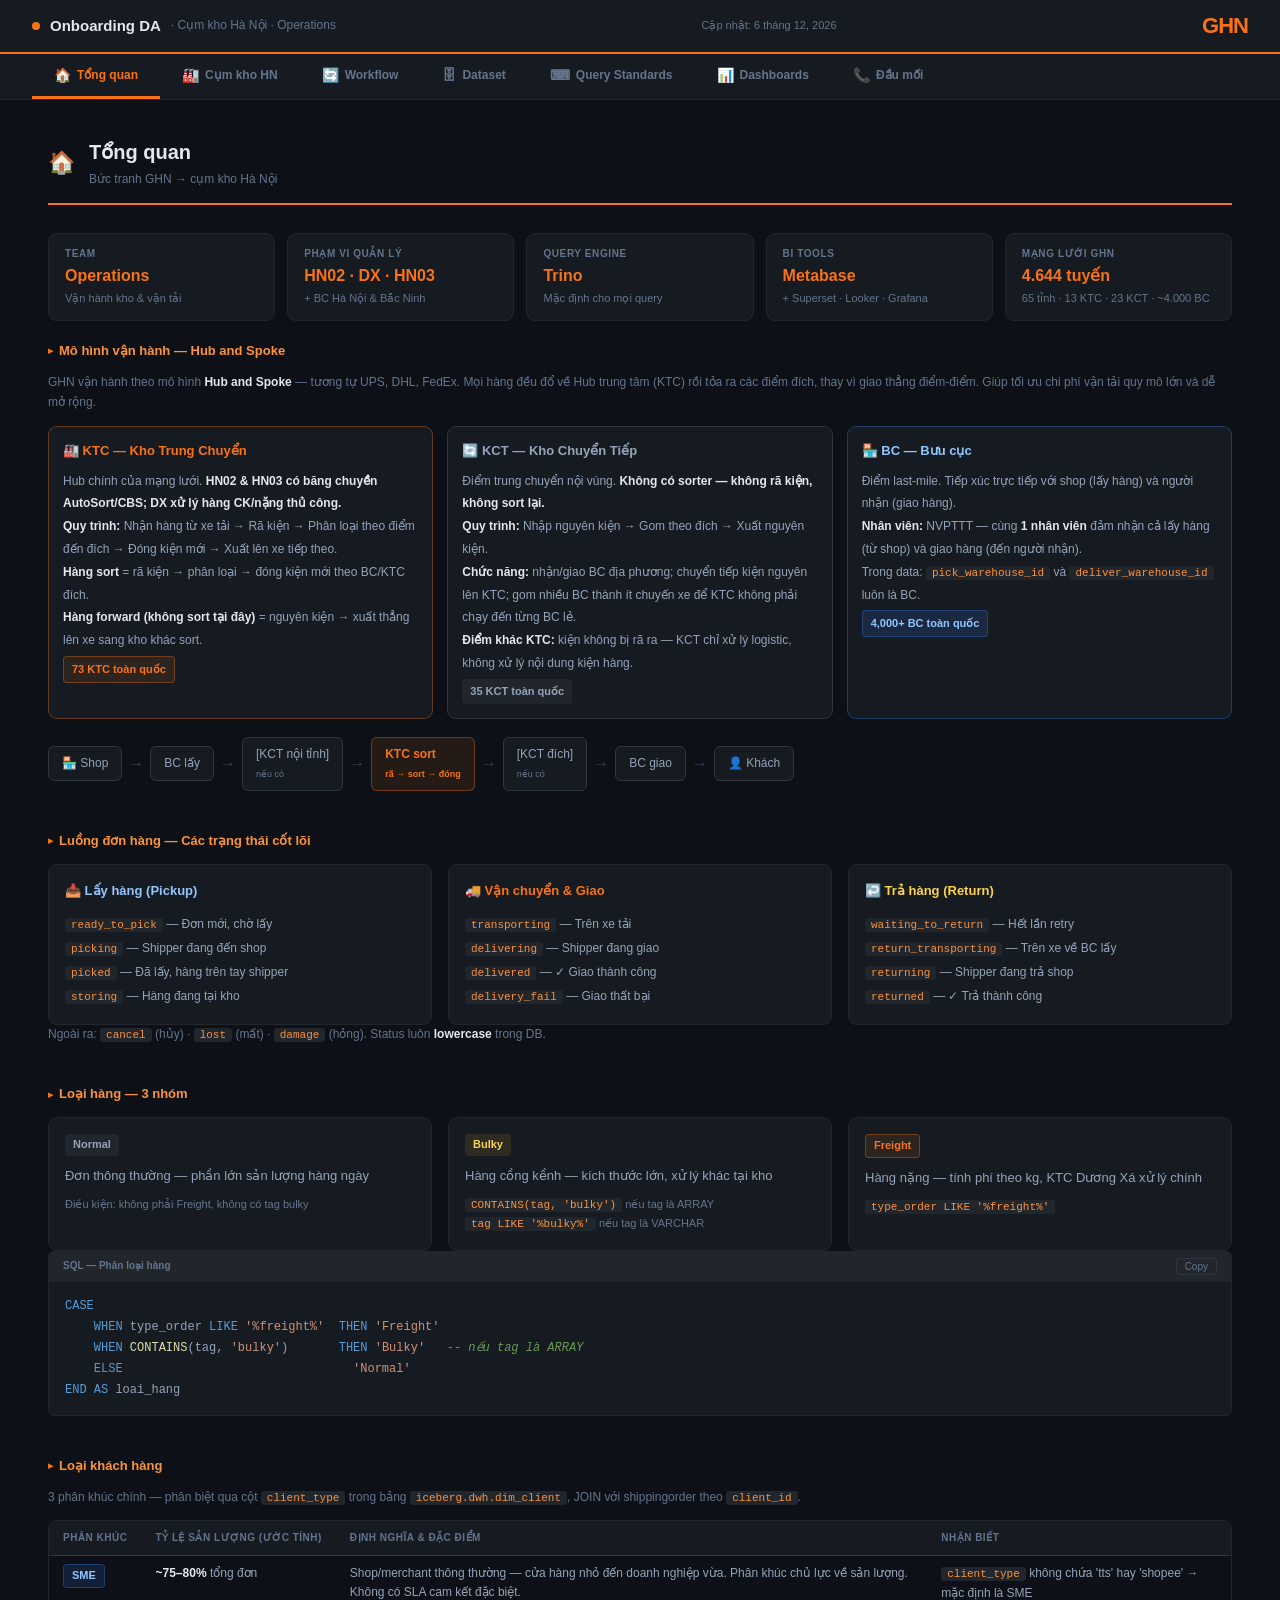
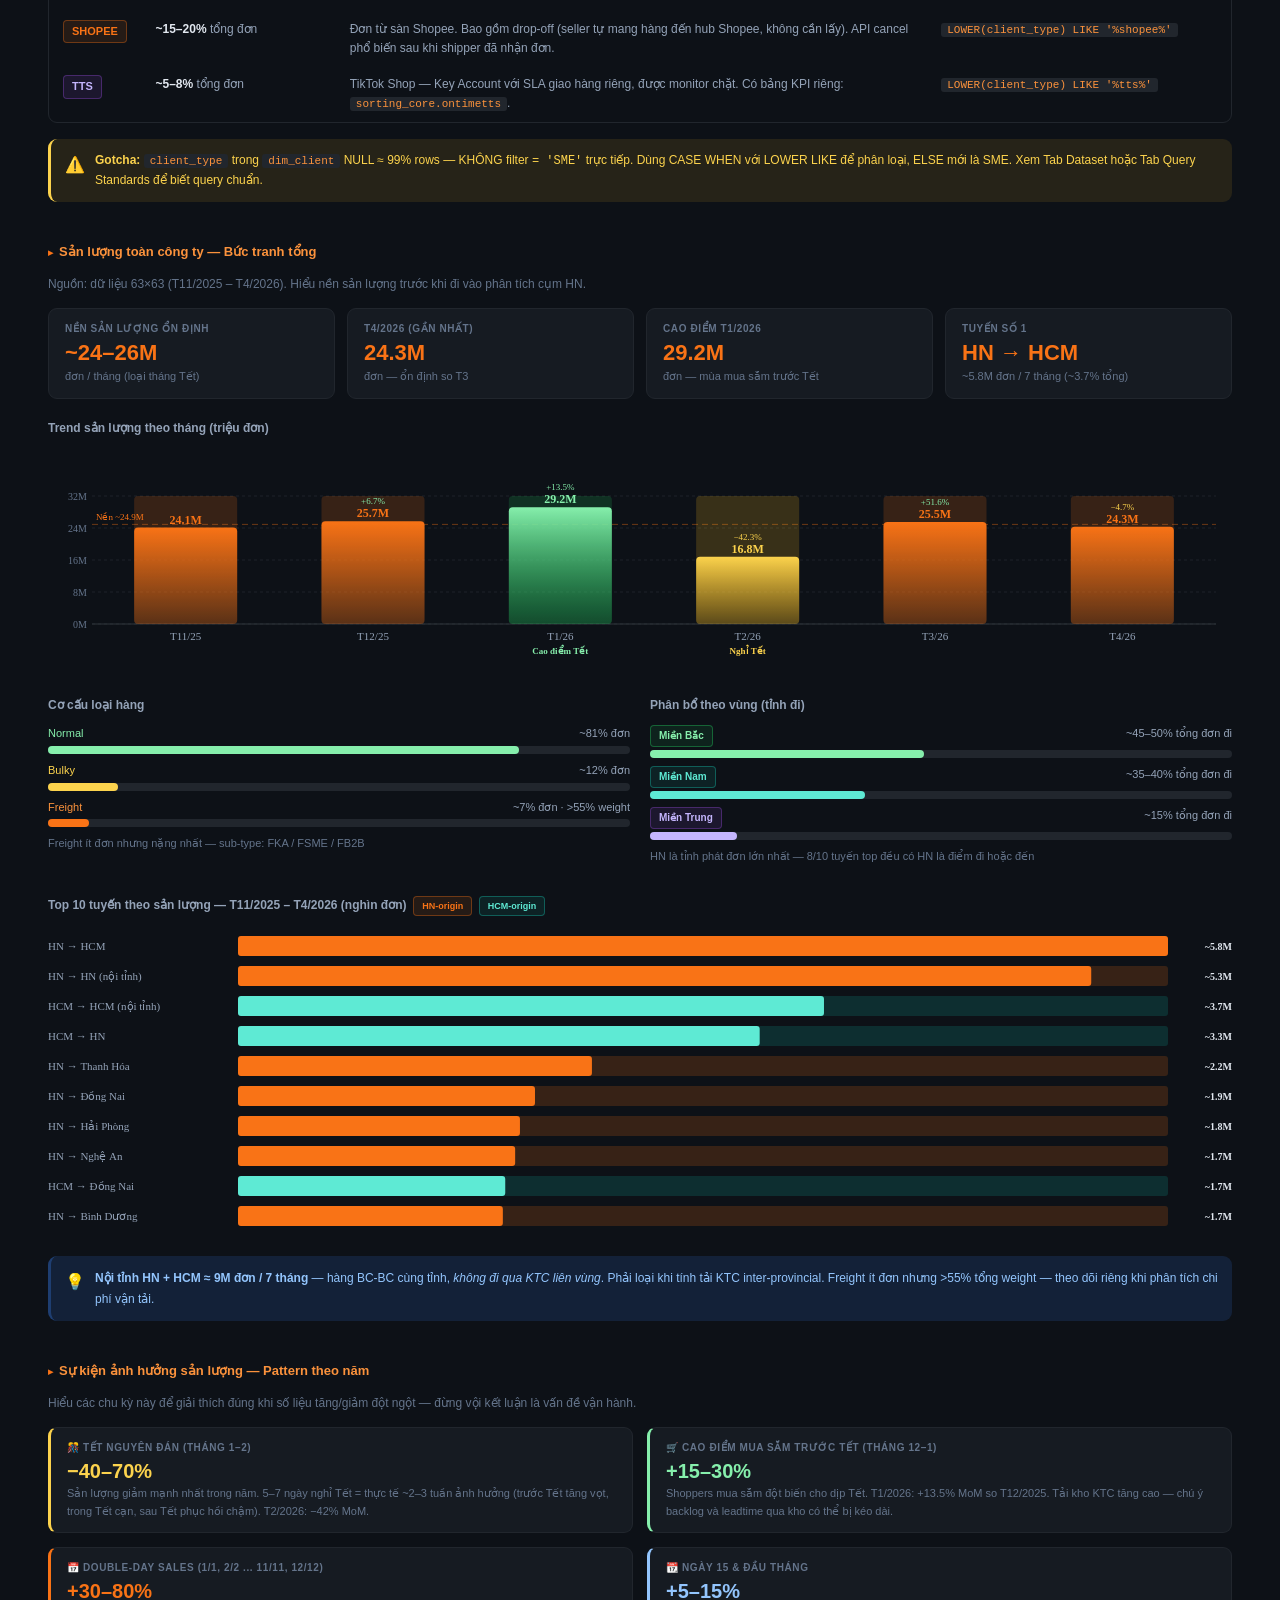
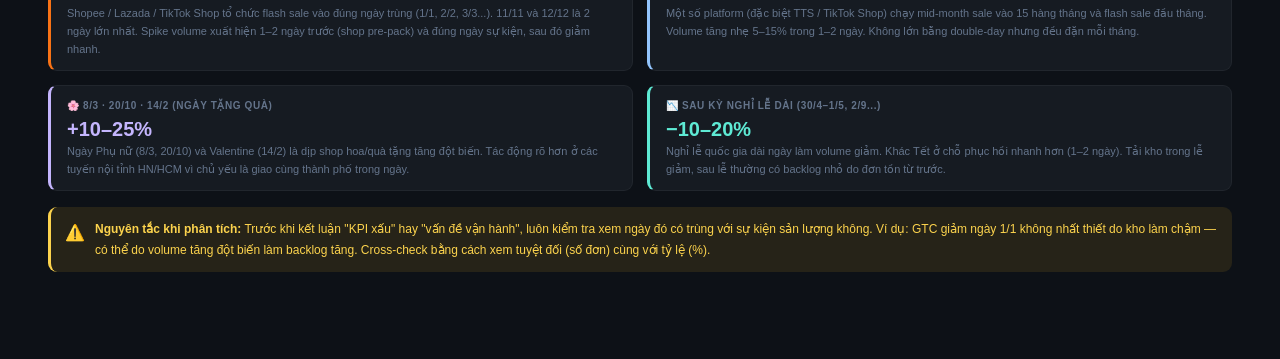
==== commit bc49030b: "fix: sửa KPI mạng lưới GHN — breakdown 13 KTC · 23 KCT · ~4.000 BC thay vì 75 hub Co-Authored-By: Cl" ====
--- a/html/onboarding/index.html
+++ b/html/onboarding/index.html
@@ -38,7 +38,7 @@
     <div class="kpi-card"><div class="kpi-label">Phạm vi quản lý</div><div class="kpi-value" style="font-size:16px;line-height:1.3">HN02 · DX · HN03</div><div class="kpi-sub">+ BC Hà Nội & Bắc Ninh</div></div>
     <div class="kpi-card"><div class="kpi-label">Query engine</div><div class="kpi-value" style="font-size:16px;line-height:1.3">Trino</div><div class="kpi-sub">Mặc định cho mọi query</div></div>
     <div class="kpi-card"><div class="kpi-label">BI Tools</div><div class="kpi-value" style="font-size:16px;line-height:1.3">Metabase</div><div class="kpi-sub">+ Superset · Looker · Grafana</div></div>
-    <div class="kpi-card"><div class="kpi-label">Mạng lưới GHN</div><div class="kpi-value" style="font-size:16px;line-height:1.3">4.644 tuyến</div><div class="kpi-sub">65 tỉnh · 75 hub</div></div>
+    <div class="kpi-card"><div class="kpi-label">Mạng lưới GHN</div><div class="kpi-value" style="font-size:16px;line-height:1.3">4.644 tuyến</div><div class="kpi-sub">65 tỉnh · 13 KTC · 23 KCT · ~4.000 BC</div></div>
   </div>
 
   <div class="sub">
